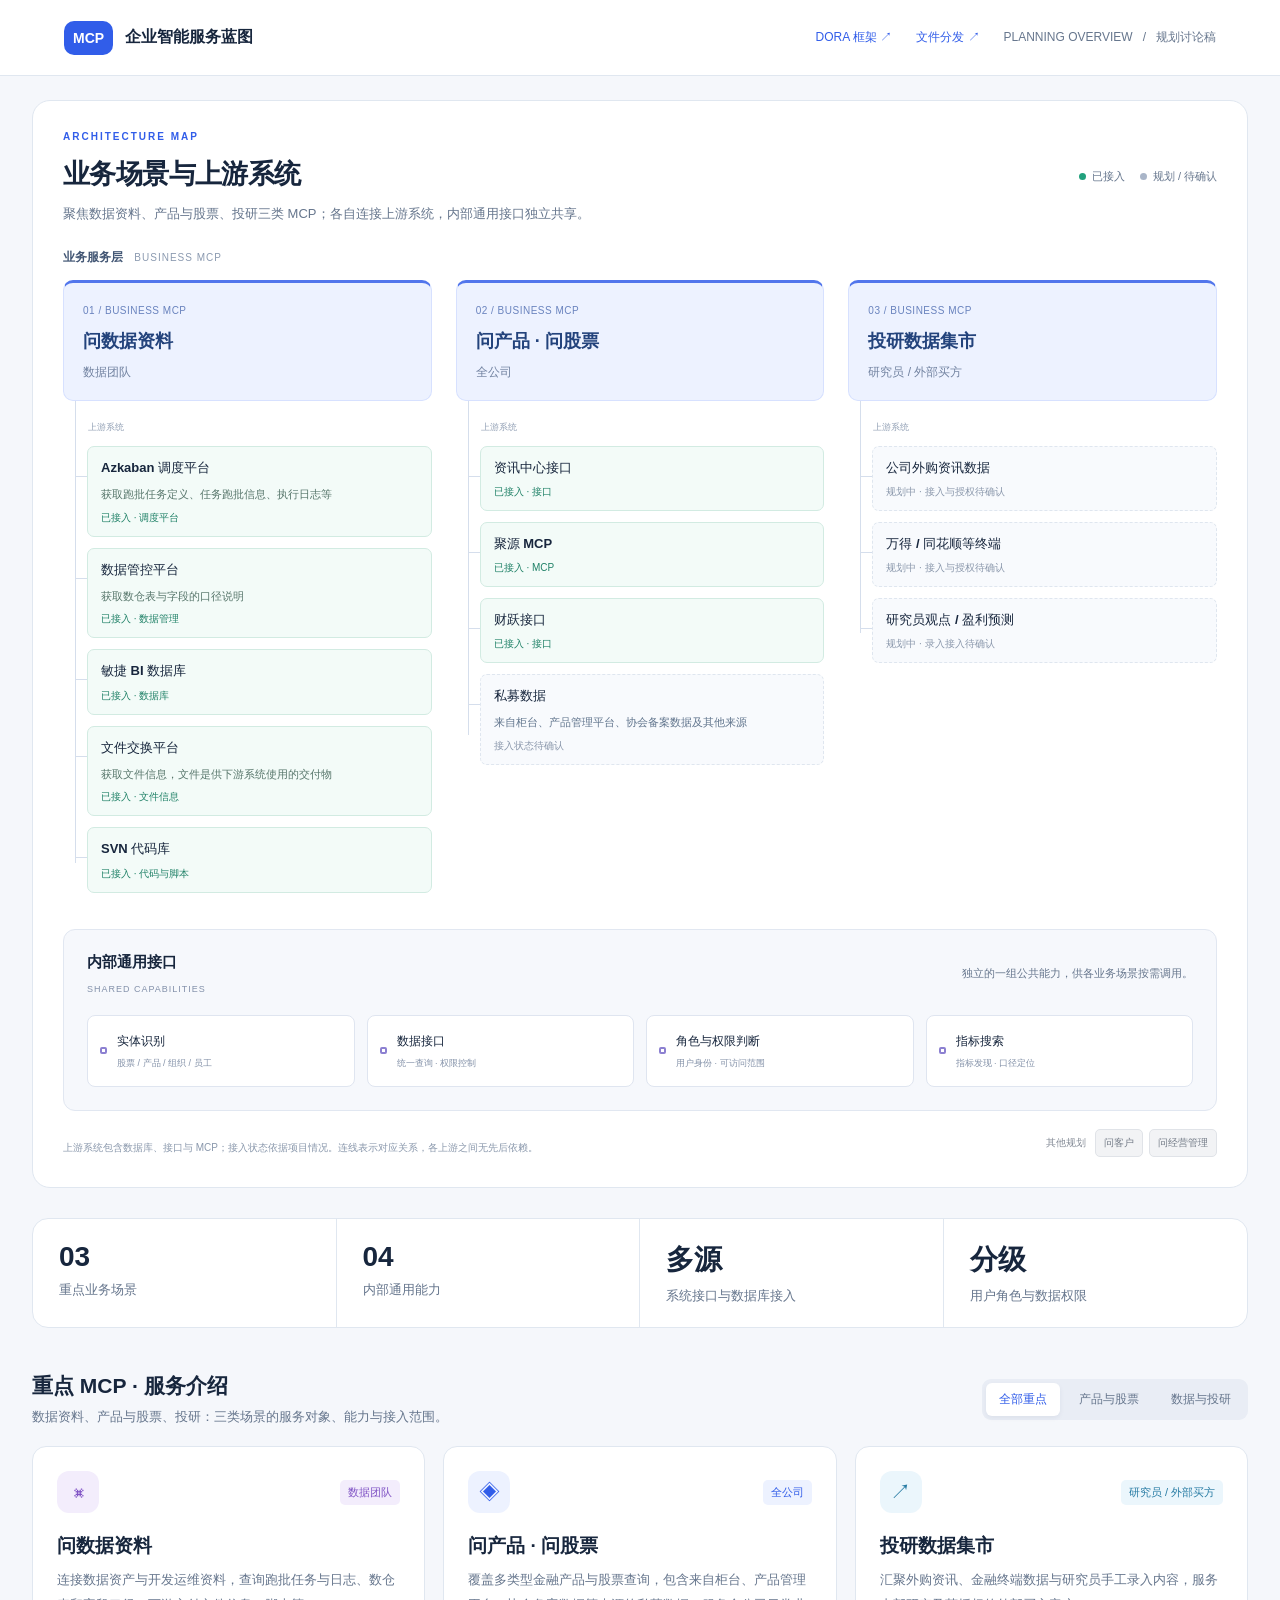
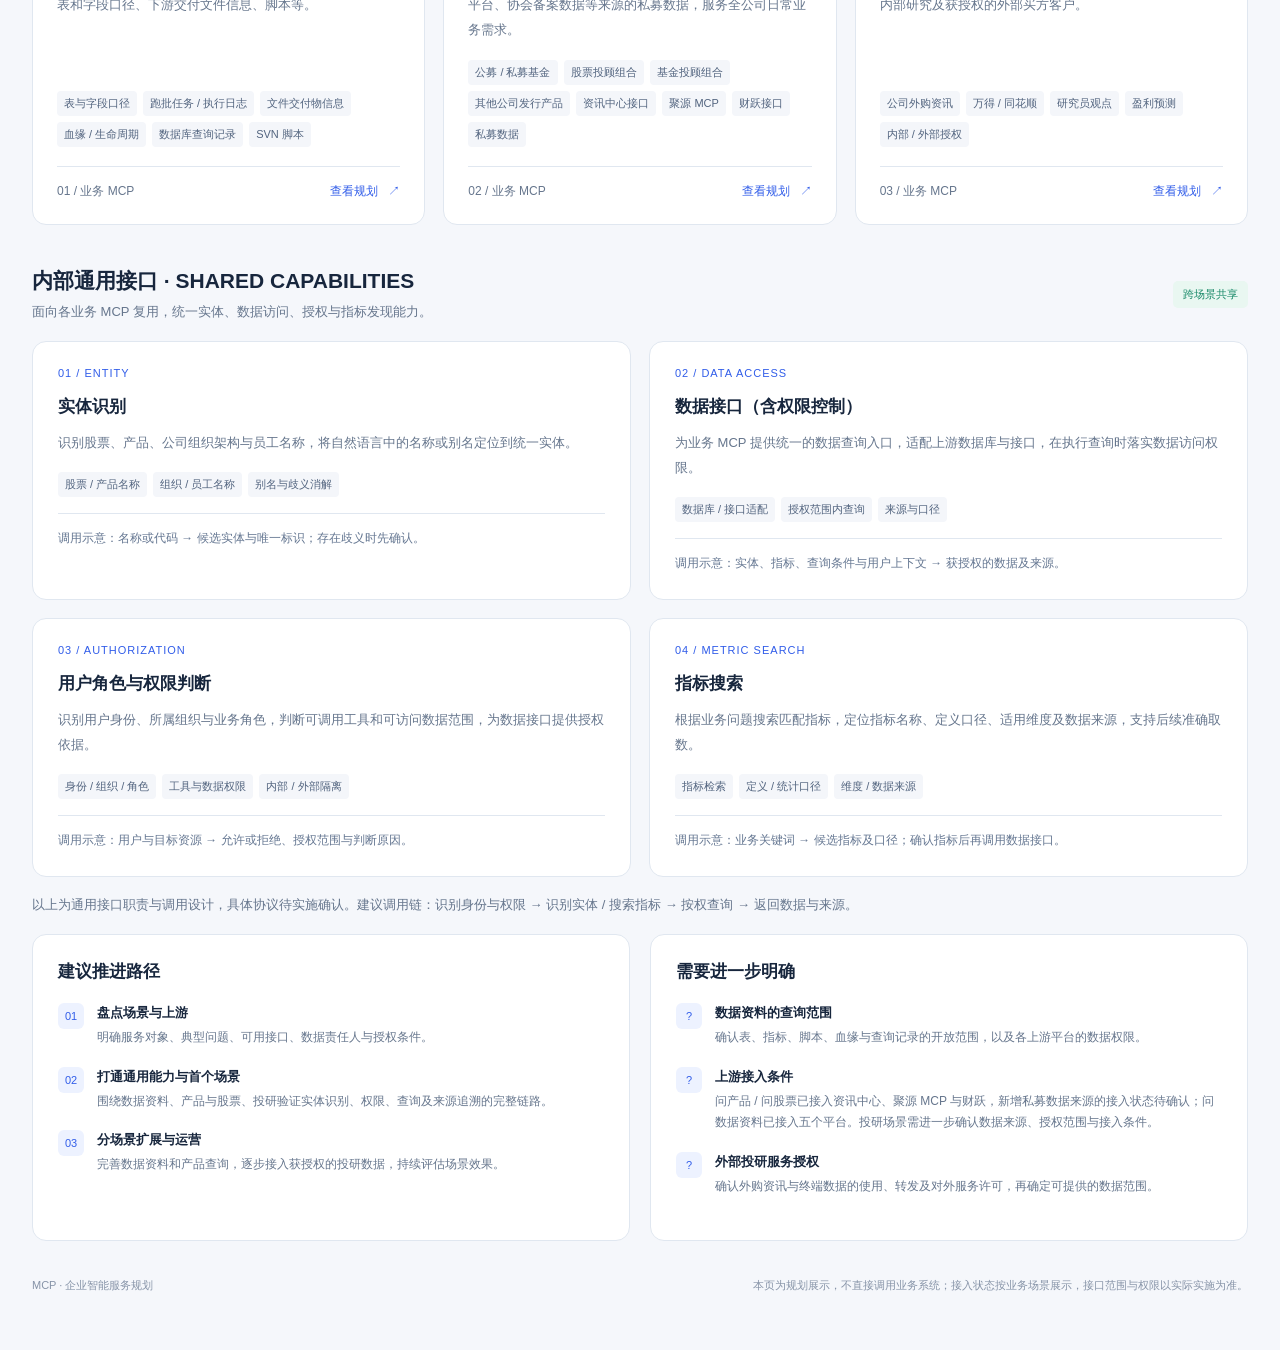
==== index.html @ a43d6e49 "Clarify data platform purposes and add private fund data sources" ====
<!doctype html>
<html lang="zh-CN">
<head>
<meta charset="UTF-8"><meta name="viewport" content="width=device-width, initial-scale=1">
<title>MCP · 企业智能服务蓝图</title>
<style>
:root{--bg:#f5f7fb;--ink:#17263d;--muted:#66768d;--line:#e0e7f0;--blue:#315de9;--navy:#111e36}*{box-sizing:border-box}body{margin:0;background:var(--bg);color:var(--ink);font-family:Inter,"PingFang SC","Microsoft YaHei",sans-serif}button{font:inherit;cursor:pointer}header{height:76px;background:white;border-bottom:1px solid var(--line);display:flex;align-items:center;justify-content:space-between;padding:0 5vw}.brand{display:flex;align-items:center;gap:12px;font-weight:750}.mark{background:var(--blue);color:white;padding:9px;border-radius:10px;font-size:14px}.edition{font-size:12px;color:var(--muted)}main{max-width:1320px;padding:54px 32px;margin:auto}.eyebrow{font-size:12px;letter-spacing:2px;color:var(--blue);font-weight:700}h1{font-size:clamp(30px,4vw,48px);letter-spacing:-1.8px;margin:15px 0}h1 span{color:var(--blue)}.intro{color:var(--muted);line-height:1.9;max-width:770px;font-size:15px}.hero{display:flex;justify-content:space-between;gap:30px;align-items:center;margin-bottom:35px}.stamp{background:#eaf0ff;color:var(--blue);border:1px solid #d5dfff;padding:13px 18px;border-radius:30px;font-size:13px;white-space:nowrap}.stats{display:grid;grid-template-columns:repeat(4,1fr);background:white;border:1px solid var(--line);border-radius:16px;margin:32px 0 44px}.stat{padding:22px 26px;border-right:1px solid var(--line)}.stat:last-child{border:0}.stat strong{font-size:28px;display:block;margin-bottom:7px}.stat small{color:var(--muted)}.section-head{display:flex;justify-content:space-between;align-items:center;gap:16px;margin:28px 0 20px}h2{font-size:21px;margin:0}.section-head p{font-size:13px;color:var(--muted);margin:8px 0 0}.tabs{display:flex;gap:6px;flex-wrap:wrap;background:#e9edf5;border-radius:9px;padding:4px}.tabs button{border:0;background:transparent;color:var(--muted);padding:8px 13px;border-radius:6px;font-size:12px}.tabs button.active{background:white;color:var(--blue);box-shadow:0 2px 5px #192e5510}.grid{display:grid;grid-template-columns:repeat(3,1fr);gap:18px}.card{background:white;border:1px solid var(--line);border-radius:14px;padding:24px;display:flex;flex-direction:column;transition:transform .2s,box-shadow .2s}.card:hover{transform:translateY(-3px);box-shadow:0 12px 28px #263e6310}.card-top{display:flex;justify-content:space-between;align-items:center}.icon{width:42px;height:42px;background:var(--tint);color:var(--accent);border-radius:12px;display:grid;place-items:center;font-size:21px}.tag{font-size:11px;color:var(--accent);background:var(--tint);padding:5px 8px;border-radius:5px}.card h3{font-size:19px;margin:20px 0 9px}.card p{font-size:13px;line-height:1.9;color:var(--muted);margin:0 0 18px;flex:1}.chips{display:flex;gap:6px;flex-wrap:wrap;margin-bottom:19px}.chip{font-size:11px;background:#f4f6fa;color:#52647f;padding:5px 7px;border-radius:4px}.detail{display:flex;align-items:center;justify-content:space-between;border:0;border-top:1px solid var(--line);padding:16px 0 0;background:white;color:var(--blue);font-size:12px;text-align:left}.detail span:first-child{color:var(--muted)}.architecture{background:var(--navy);color:white;margin:46px 0 35px;border-radius:18px;padding:30px}.architecture .section-head{margin:0 0 26px}.architecture p{color:#aab9d1}.layer{display:grid;grid-template-columns:130px 1fr;align-items:center;gap:20px}.layer-label{font-size:13px;color:#b3c2da}.layer-label small{display:block;font-size:10px;letter-spacing:1px;margin-top:7px;color:#7289ac}.nodes{display:grid;grid-template-columns:repeat(5,1fr);gap:10px}.node{border:1px solid #385175;background:#1c2e4c;text-align:center;border-radius:8px;padding:16px 7px;font-size:12px}.node small{display:block;color:#9aaecb;font-size:10px;margin-top:7px;line-height:1.5}.connector{color:#6986b3;text-align:center;padding:10px;font-size:12px;letter-spacing:1px}.common{grid-template-columns:repeat(4,1fr)}.common .node{background:#263d63;border-color:#45689d}.sources{grid-template-columns:repeat(4,1fr)}.sources .node{background:#17263e}.note{margin:23px 0 0;padding-top:18px;border-top:1px solid #30435e;font-size:11px;line-height:1.8;color:#99acc8}.bottom{display:grid;grid-template-columns:1fr 1fr;gap:20px}.panel{background:white;border:1px solid var(--line);border-radius:14px;padding:25px}.panel h3{font-size:17px;margin:0 0 20px}.step{display:flex;gap:13px;margin:18px 0}.num{background:#edf2ff;color:var(--blue);font-size:11px;border-radius:6px;width:26px;height:26px;display:grid;place-items:center;flex-shrink:0}.step strong{font-size:13px}.step p{font-size:12px;line-height:1.8;color:var(--muted);margin:5px 0 0}footer{margin-top:35px;display:flex;justify-content:space-between;font-size:11px;color:#8794a8;line-height:1.8}dialog{border:0;border-radius:18px;padding:32px;width:min(600px,90vw);box-shadow:0 20px 100px #07132c44;color:var(--ink)}dialog::backdrop{background:#10213f80;backdrop-filter:blur(4px)}dialog h2{margin:0 35px 18px 0}dialog h3{font-size:14px;margin:24px 0 8px}dialog p,dialog li{font-size:14px;color:var(--muted);line-height:1.9}.close{position:absolute;right:18px;top:15px;border:0;background:#f0f3f8;border-radius:50%;width:32px;height:32px;font-size:21px}.empty{grid-column:1/-1;color:var(--muted);padding:30px}.pill{color:#1a8a69;background:#e9f7f1;padding:6px 10px;border-radius:5px;font-size:11px}@media(max-width:950px){.grid{grid-template-columns:repeat(2,1fr)}.hero{display:block}.stamp{display:inline-block;margin-top:12px}.nodes{grid-template-columns:repeat(2,1fr)}.section-head{align-items:flex-start;flex-direction:column}.bottom{grid-template-columns:1fr}}@media(max-width:580px){header{padding:0 20px}.edition{display:none}main{padding:32px 18px}.grid{grid-template-columns:1fr}.stats{grid-template-columns:repeat(2,1fr)}.stat:nth-child(2){border:0}.stat:nth-child(-n+2){border-bottom:1px solid var(--line)}.architecture{padding:22px 16px}.layer{grid-template-columns:1fr;gap:12px}.layer-label small{display:inline;margin-left:10px}.node{padding:12px 6px}footer{display:block}.tabs button{padding:8px 10px}}@media(prefers-reduced-motion:reduce){*{transition:none!important}}
.shared-section{margin-top:42px}.shared-grid{display:grid;grid-template-columns:repeat(2,1fr);gap:18px}.cap-index{display:block;font-size:11px;letter-spacing:1px;color:var(--blue);margin-bottom:16px}.shared-grid h3{margin-bottom:12px}.shared-grid p,.shared-note{font-size:13px;line-height:1.9;color:var(--muted)}.shared-grid .chips{margin:16px 0}.cap-example{border-top:1px solid var(--line);padding-top:14px;color:#657792;font-size:12px;line-height:1.8}.shared-note{margin:16px 0}.connected{border-color:#3b8d7f;background:#1d3d46!important}.connected small{color:#88d9bd}.upstream-caption{font-size:11px;color:#94b5ca;margin:14px 0 22px 150px;line-height:1.8}@media(max-width:580px){.shared-grid{grid-template-columns:1fr}.upstream-caption{margin-left:0}}
.parallel-systems{display:grid;grid-template-columns:1fr 1fr;gap:20px;align-items:start}.architecture-group{padding:22px;border:1px solid #385175;border-radius:12px;background:#14243e;height:100%}.architecture-group h3{font-size:16px;margin:0}.architecture-group h3 small{display:block;font-size:10px;letter-spacing:1px;color:#91a8c8;margin-top:8px}.architecture-group p{font-size:12px;line-height:1.8;margin:14px 0 20px}.architecture-group .nodes{grid-template-columns:repeat(2,minmax(0,1fr))}.branch-links{display:grid;grid-template-columns:1fr 1fr;gap:20px;text-align:center;color:#91a8c8;font-size:12px;padding:22px 0}.architecture-group .node{line-height:1.6}@media(max-width:760px){.parallel-systems{grid-template-columns:1fr}.branch-links{grid-template-columns:1fr;padding:18px 0;gap:8px}.architecture-group{padding:18px}}
.scenario-mappings{display:grid;gap:16px}.scenario-map{border:1px solid #304966;border-radius:9px;padding:15px}.scenario-map h4{margin:0 0 14px;font-size:13px;line-height:1.8;display:flex;justify-content:space-between;flex-wrap:wrap;gap:6px}.scenario-map h4 span{color:#88d9bd;font-size:10px;font-weight:400}.scenario-map h4 .pending-status{color:#afbfda}.scenario-map .mapping-empty{margin:0;color:#aab9d1;font-size:12px}.scenario-map .node{font-size:11px}.scenario-map .node small{font-size:10px}.parallel-systems{align-items:start}.architecture-group{height:auto}
.architecture{background:#fff;color:var(--ink);border:1px solid var(--line);padding:30px}.architecture .section-head{align-items:center}.architecture .eyebrow{font-size:10px;margin-bottom:12px}.architecture p{color:var(--muted)}.architecture h2{margin-bottom:10px}.arch-legend{display:flex;gap:15px;white-space:nowrap;font-size:11px;color:var(--muted)}.arch-legend span{display:flex;align-items:center;gap:6px}.arch-legend i{width:7px;height:7px;background:#a9b5c8;border-radius:50%}.arch-legend .live-dot{background:#22a17d}.architecture-label{font-size:12px;font-weight:650;color:#425674;margin:25px 0 14px}.architecture-label small{font-size:10px;font-weight:400;margin-left:8px;color:#8b9ab0;letter-spacing:1px}.scenario-columns{display:grid;grid-template-columns:repeat(5,minmax(0,1fr));gap:16px}.scenario-column{min-width:0}.business-box{background:#edf2ff;border:1px solid #d7e1ff;border-top:3px solid #5276ec;border-radius:10px;padding:17px 13px;min-height:132px}.business-index{font-size:9px;letter-spacing:.5px;color:#6983be}.business-box h3{font-size:14px;line-height:1.6;margin:12px 0 7px;color:#23437c}.business-box p{font-size:10px;margin:0;line-height:1.7;color:#7182a0}.stem-caption{position:relative;font-size:9px;color:#92a0b5;padding:20px 0 12px 25px}.stem-caption:before{content:'';position:absolute;left:12px;top:0;bottom:0;width:1px;background:#d5deec}.system-tree{list-style:none;padding:0 0 0 24px;margin:0;position:relative}.system-tree:before{content:'';position:absolute;left:12px;top:0;bottom:35px;width:1px;background:#d5deec}.system-box{position:relative;padding:12px 10px;margin-bottom:11px;border:1px solid #dfe6ef;border-radius:7px;background:#f8fafd;min-height:70px}.system-box:before{content:'';position:absolute;left:-13px;top:34px;width:12px;height:1px;background:#d5deec}.system-box strong{display:block;font-size:11px;font-weight:550;line-height:1.7;overflow-wrap:anywhere}.system-box small{display:block;font-size:9px;line-height:1.7;margin-top:6px;color:#8b98ac}.system-box.is-live{background:#f3fbf8;border-color:#d2ebe2}.system-box.is-live small{color:#218268}.system-box.is-planned{border-style:dashed}.shared-strip{margin-top:32px;padding:23px;background:#f6f8fc;border:1px solid #e1e7f1;border-radius:12px}.shared-strip-title{display:flex;align-items:center;justify-content:space-between;gap:16px;margin-bottom:19px}.shared-strip-title h3{font-size:15px;margin:0 0 6px}.shared-strip-title small{font-size:9px;color:#8391aa;letter-spacing:1px}.shared-strip-title p{font-size:11px;margin:0;line-height:1.8}.shared-boxes{display:grid;grid-template-columns:repeat(4,minmax(0,1fr));gap:12px}.shared-box{display:flex;gap:10px;align-items:center;background:white;border:1px solid #dfe5f0;border-radius:8px;padding:15px 12px}.shared-dot{width:7px;height:7px;flex-shrink:0;border:2px solid #8c80d1;border-radius:2px}.shared-box strong{display:block;font-size:12px;font-weight:550;line-height:1.7}.shared-box small{display:block;color:#8391a8;font-size:9px;line-height:1.7;margin-top:5px}.arch-footnote{font-size:10px;line-height:1.9;color:#8a98ac;margin-top:18px}@media(max-width:1050px){.scenario-columns{grid-template-columns:repeat(3,minmax(0,1fr));gap:24px 16px}.shared-boxes{grid-template-columns:repeat(2,minmax(0,1fr))}}@media(max-width:650px){.architecture{padding:24px 16px}.architecture .section-head{align-items:flex-start}.scenario-columns{grid-template-columns:repeat(2,minmax(0,1fr))}.shared-strip{padding:17px}.shared-strip-title{align-items:flex-start;flex-direction:column}.business-box{min-height:138px}}@media(max-width:380px){.scenario-columns,.shared-boxes{grid-template-columns:1fr}}
.header-links{display:flex;align-items:center;gap:24px}.dora-entry{font-size:12px;color:var(--blue);text-decoration:none;white-space:nowrap}.dora-entry:hover{text-decoration:underline}@media(max-width:580px){header{gap:12px}.brand{font-size:13px;gap:8px}.header-links{gap:0}.dora-entry{font-size:11px}}
@media(max-width:760px){header{height:auto;min-height:76px;flex-wrap:wrap;padding-top:16px;padding-bottom:16px;gap:15px}.header-links{gap:16px;flex-wrap:wrap}}
main{padding-top:24px}.architecture{margin:0 0 30px}.architecture #architecture-title{font-size:27px;letter-spacing:-.6px;line-height:1.5;margin:0 0 10px;color:var(--ink)}.scenario-columns{grid-template-columns:repeat(3,minmax(0,1fr));gap:24px}.business-box{min-height:112px;padding:17px 19px}.business-box h3{font-size:18px;margin-top:9px}.business-box p{font-size:12px}.business-index{font-size:10px}.system-box{min-height:60px;padding:10px 13px}.system-box strong{font-size:13px}.system-box small{font-size:10px;margin-top:4px}.system-tree:before{bottom:30px}.system-box:before{top:29px}.architecture-footer{display:flex;align-items:flex-end;justify-content:space-between;gap:20px;margin-top:18px}.architecture-footer .arch-footnote{margin:0;max-width:650px}.secondary-scenarios{display:flex;align-items:center;justify-content:flex-end;flex-wrap:wrap;gap:6px;flex-shrink:0;color:#7b828d;font-size:10px}.secondary-scenarios>span{margin-right:3px;color:#858c97}.secondary-scenarios button{border:1px solid #e0e3e8;border-radius:5px;background:#f2f3f5;color:#737b87;font-size:10px;padding:6px 8px;white-space:nowrap}.secondary-scenarios button:hover{background:#e9ecf0;color:#525c6b}.secondary-scenarios button:focus-visible{outline:2px solid #8d96a5;outline-offset:3px}.stats{margin-top:0}.shared-strip{margin-top:25px}@media(max-width:850px){.scenario-columns{gap:14px}.business-box{padding:15px 12px}.business-box h3{font-size:15px}.business-box p{font-size:10px}.system-box{padding:10px}.system-box strong{font-size:11px}.architecture-footer{align-items:flex-start;flex-direction:column;gap:10px}.secondary-scenarios{align-self:flex-end}}@media(max-width:600px){main{padding-top:18px}.scenario-columns{grid-template-columns:1fr;gap:24px}.architecture #architecture-title{font-size:23px}.business-box{min-height:0;padding:17px}.business-box h3{font-size:17px}.business-box p{font-size:11px}.system-box strong{font-size:12px}.secondary-scenarios{font-size:9px}.architecture .section-head{gap:13px}.architecture-label small{font-size:9px}.shared-boxes{grid-template-columns:1fr 1fr}.shared-box{padding:12px 9px}.shared-box strong{font-size:11px}}@media(max-width:380px){.shared-boxes{grid-template-columns:1fr}}
.system-description{display:block;color:#61758d;font-size:11px;line-height:1.8;margin:6px 0 4px}.system-box.is-live .system-description{color:#57766b}.system-box .system-description+small{margin-top:4px}
</style>
</head>
<body>
<header><div class="brand"><span class="mark">MCP</span> 企业智能服务蓝图</div><div class="header-links"><a class="dora-entry" href="dora.html">DORA 框架 ↗</a><a class="dora-entry" href="file-distribution.html">文件分发 ↗</a><span class="edition">PLANNING OVERVIEW &nbsp; / &nbsp; 规划讨论稿</span></div></header>
<main>
<section class="architecture" aria-labelledby="architecture-title"><div class="section-head"><div><div class="eyebrow">ARCHITECTURE MAP</div><h1 id="architecture-title">业务场景与上游系统</h1><p>聚焦数据资料、产品与股票、投研三类 MCP；各自连接上游系统，内部通用接口独立共享。</p></div><div class="arch-legend"><span><i class="live-dot"></i>已接入</span><span><i></i>规划 / 待确认</span></div></div><div class="architecture-label">业务服务层 <small>BUSINESS MCP</small></div><div class="scenario-columns"><article class="scenario-column"><div class="business-box"><span class="business-index">01 / BUSINESS MCP</span><h3>问数据资料</h3><p>数据团队</p></div><div class="stem-caption">上游系统</div><ul class="system-tree"><li class="system-box is-live"><strong>Azkaban 调度平台</strong><span class="system-description">获取跑批任务定义、任务跑批信息、执行日志等</span><small>已接入 · 调度平台</small></li><li class="system-box is-live"><strong>数据管控平台</strong><span class="system-description">获取数仓表与字段的口径说明</span><small>已接入 · 数据管理</small></li><li class="system-box is-live"><strong>敏捷 BI 数据库</strong><small>已接入 · 数据库</small></li><li class="system-box is-live"><strong>文件交换平台</strong><span class="system-description">获取文件信息，文件是供下游系统使用的交付物</span><small>已接入 · 文件信息</small></li><li class="system-box is-live"><strong>SVN 代码库</strong><small>已接入 · 代码与脚本</small></li></ul></article><article class="scenario-column"><div class="business-box"><span class="business-index">02 / BUSINESS MCP</span><h3>问产品 · 问股票</h3><p>全公司</p></div><div class="stem-caption">上游系统</div><ul class="system-tree"><li class="system-box is-live"><strong>资讯中心接口</strong><small>已接入 · 接口</small></li><li class="system-box is-live"><strong>聚源 MCP</strong><small>已接入 · MCP</small></li><li class="system-box is-live"><strong>财跃接口</strong><small>已接入 · 接口</small></li><li class="system-box is-planned"><strong>私募数据</strong><span class="system-description">来自柜台、产品管理平台、协会备案数据及其他来源</span><small>接入状态待确认</small></li></ul></article><article class="scenario-column"><div class="business-box"><span class="business-index">03 / BUSINESS MCP</span><h3>投研数据集市</h3><p>研究员 / 外部买方</p></div><div class="stem-caption">上游系统</div><ul class="system-tree"><li class="system-box is-planned"><strong>公司外购资讯数据</strong><small>规划中 · 接入与授权待确认</small></li><li class="system-box is-planned"><strong>万得 / 同花顺等终端</strong><small>规划中 · 接入与授权待确认</small></li><li class="system-box is-planned"><strong>研究员观点 / 盈利预测</strong><small>规划中 · 录入接入待确认</small></li></ul></article></div><section class="shared-strip" aria-labelledby="common-heading"><div class="shared-strip-title"><div><h3 id="common-heading">内部通用接口</h3><small>SHARED CAPABILITIES</small></div><p>独立的一组公共能力，供各业务场景按需调用。</p></div><div class="shared-boxes"><div class="shared-box"><span class="shared-dot" aria-hidden="true"></span><div><strong>实体识别</strong><small>股票 / 产品 / 组织 / 员工</small></div></div><div class="shared-box"><span class="shared-dot" aria-hidden="true"></span><div><strong>数据接口</strong><small>统一查询 · 权限控制</small></div></div><div class="shared-box"><span class="shared-dot" aria-hidden="true"></span><div><strong>角色与权限判断</strong><small>用户身份 · 可访问范围</small></div></div><div class="shared-box"><span class="shared-dot" aria-hidden="true"></span><div><strong>指标搜索</strong><small>指标发现 · 口径定位</small></div></div></div></section><div class="architecture-footer"><div class="arch-footnote">上游系统包含数据库、接口与 MCP；接入状态依据项目情况。连线表示对应关系，各上游之间无先后依赖。</div><aside class="secondary-scenarios" aria-label="其他规划场景"><span>其他规划</span><button type="button" data-planned="1">问客户</button><button type="button" data-planned="2">问经营管理</button></aside></div></section>

<div class="stats"><div class="stat"><strong>03</strong><small>重点业务场景</small></div><div class="stat"><strong>04</strong><small>内部通用能力</small></div><div class="stat"><strong>多源</strong><small>系统接口与数据库接入</small></div><div class="stat"><strong>分级</strong><small>用户角色与数据权限</small></div></div>
<section aria-labelledby="business-title"><div class="section-head"><div><h2 id="business-title">重点 MCP · 服务介绍</h2><p>数据资料、产品与股票、投研：三类场景的服务对象、能力与接入范围。</p></div><div class="tabs" role="group" aria-label="按服务对象筛选"><button class="active" data-filter="全部" aria-pressed="true">全部重点</button><button data-filter="产品与股票" aria-pressed="false">产品与股票</button><button data-filter="数据与投研" aria-pressed="false">数据与投研</button></div></div><div class="grid" id="cards" aria-live="polite"></div></section>
<section aria-labelledby="shared-title" class="shared-section"><div class="section-head"><div><h2 id="shared-title">内部通用接口 · SHARED CAPABILITIES</h2><p>面向各业务 MCP 复用，统一实体、数据访问、授权与指标发现能力。</p></div><span class="pill">跨场景共享</span></div><div class="shared-grid">
<article class="panel"><span class="cap-index">01 / ENTITY</span><h3>实体识别</h3><p>识别股票、产品、公司组织架构与员工名称，将自然语言中的名称或别名定位到统一实体。</p><div class="chips"><span class="chip">股票 / 产品名称</span><span class="chip">组织 / 员工名称</span><span class="chip">别名与歧义消解</span></div><div class="cap-example">调用示意：名称或代码 → 候选实体与唯一标识；存在歧义时先确认。</div></article>
<article class="panel"><span class="cap-index">02 / DATA ACCESS</span><h3>数据接口（含权限控制）</h3><p>为业务 MCP 提供统一的数据查询入口，适配上游数据库与接口，在执行查询时落实数据访问权限。</p><div class="chips"><span class="chip">数据库 / 接口适配</span><span class="chip">授权范围内查询</span><span class="chip">来源与口径</span></div><div class="cap-example">调用示意：实体、指标、查询条件与用户上下文 → 获授权的数据及来源。</div></article>
<article class="panel"><span class="cap-index">03 / AUTHORIZATION</span><h3>用户角色与权限判断</h3><p>识别用户身份、所属组织与业务角色，判断可调用工具和可访问数据范围，为数据接口提供授权依据。</p><div class="chips"><span class="chip">身份 / 组织 / 角色</span><span class="chip">工具与数据权限</span><span class="chip">内部 / 外部隔离</span></div><div class="cap-example">调用示意：用户与目标资源 → 允许或拒绝、授权范围与判断原因。</div></article>
<article class="panel"><span class="cap-index">04 / METRIC SEARCH</span><h3>指标搜索</h3><p>根据业务问题搜索匹配指标，定位指标名称、定义口径、适用维度及数据来源，支持后续准确取数。</p><div class="chips"><span class="chip">指标检索</span><span class="chip">定义 / 统计口径</span><span class="chip">维度 / 数据来源</span></div><div class="cap-example">调用示意：业务关键词 → 候选指标及口径；确认指标后再调用数据接口。</div></article>
</div><p class="shared-note">以上为通用接口职责与调用设计，具体协议待实施确认。建议调用链：识别身份与权限 → 识别实体 / 搜索指标 → 按权查询 → 返回数据与来源。</p></section>
<div class="bottom"><section class="panel"><h3>建议推进路径</h3><div class="step"><span class="num">01</span><div><strong>盘点场景与上游</strong><p>明确服务对象、典型问题、可用接口、数据责任人与授权条件。</p></div></div><div class="step"><span class="num">02</span><div><strong>打通通用能力与首个场景</strong><p>围绕数据资料、产品与股票、投研验证实体识别、权限、查询及来源追溯的完整链路。</p></div></div><div class="step"><span class="num">03</span><div><strong>分场景扩展与运营</strong><p>完善数据资料和产品查询，逐步接入获授权的投研数据，持续评估场景效果。</p></div></div></section><section class="panel"><h3>需要进一步明确</h3><div class="step"><span class="num">?</span><div><strong>数据资料的查询范围</strong><p>确认表、指标、脚本、血缘与查询记录的开放范围，以及各上游平台的数据权限。</p></div></div><div class="step"><span class="num">?</span><div><strong>上游接入条件</strong><p>问产品 / 问股票已接入资讯中心、聚源 MCP 与财跃，新增私募数据来源的接入状态待确认；问数据资料已接入五个平台。投研场景需进一步确认数据来源、授权范围与接入条件。</p></div></div><div class="step"><span class="num">?</span><div><strong>外部投研服务授权</strong><p>确认外购资讯与终端数据的使用、转发及对外服务许可，再确定可提供的数据范围。</p></div></div></section></div>
<footer><span>MCP · 企业智能服务规划</span><span>本页为规划展示，不直接调用业务系统；接入状态按业务场景展示，接口范围与权限以实际实施为准。</span></footer>
</main>
<dialog id="modal" aria-labelledby="modal-title"><button class="close" aria-label="关闭详情">×</button><h2 id="modal-title"></h2><div id="modal-body"></div></dialog>
<script>
const services=[
{title:'问产品 · 问股票',icon:'◈',tag:'全公司',group:'产品与股票',accent:'#315de9',tint:'#edf2ff',desc:'覆盖多类型金融产品与股票查询，包含来自柜台、产品管理平台、协会备案数据等来源的私募数据，服务全公司日常业务需求。',chips:['公募 / 私募基金','股票投顾组合','基金投顾组合','其他公司发行产品','资讯中心接口','聚源 MCP','财跃接口','私募数据'],upstream:'已接入资讯中心接口、聚源 MCP 与财跃接口。新增私募数据，来源包括柜台、产品管理平台、协会备案数据及其他来源，接入状态待确认；具体产品与股票查询字段以各上游能力及授权为准。',example:'“这只产品属于哪一类？”“查询某只股票的相关信息。”',boundary:'产品名称与股票代码需先完成实体识别；字段、时效与可见范围以上游及授权为准。'},
{title:'问客户',icon:'◎',tag:'投顾 · 待讨论',group:'业务与管理',accent:'#aa7b27',tint:'#fff6e5',desc:'面向投顾的客户问答场景。具体需求、客户数据范围与服务边界仍需进一步讨论。',chips:['服务投顾','场景待确认','客户权限范围'],upstream:'当前暂无上游系统接入。业务范围、客户相关系统、可用接口或数据库及数据责任人待讨论确认。',example:'暂不预设客户分析能力，先收集投顾高频问题。',boundary:'需明确投顾与客户的授权关系、敏感字段及适用的数据使用规则。'},
{title:'问经营管理情况',icon:'▥',tag:'总部 / 分公司领导',group:'业务与管理',accent:'#168377',tint:'#eaf8f4',desc:'面向总部及分公司领导，以统一指标与口径查询经营管理信息，支持管理层获取所需数据。',chips:['总部领导','分公司领导','经营指标','指标口径'],upstream:'经营管理相关系统接口、数据库或数据仓库；具体清单待盘点。',example:'“查询指定期间的经营指标，并说明统计口径。”',boundary:'需区分总部与分公司可见范围，明确指标定义、统计周期与更新频率。'},
{title:'问数据资料',icon:'⌘',tag:'数据团队',group:'数据与投研',accent:'#8054c5',tint:'#f3edfc',desc:'连接数据资产与开发运维资料，查询跑批任务与日志、数仓表和字段口径、下游交付文件信息、脚本等。',chips:['表与字段口径','跑批任务 / 执行日志','文件交付物信息','血缘 / 生命周期','数据库查询记录','SVN 脚本'],upstream:'当前已接入 Azkaban 调度平台、数据管控平台、敏捷 BI 数据库、文件交换平台和 SVN 代码库。Azkaban 用于获取跑批任务定义、任务跑批信息、执行日志等；数据管控平台用于获取数仓表与字段的口径说明；文件交换平台用于获取文件信息，文件是给下游系统的交付物；SVN 提供代码与脚本。各系统实际开放的数据与接口范围以授权为准。',example:'“这张表从哪里来？”“某项指标对应哪些脚本和调度任务？”',boundary:'资料检索遵循原有访问权限；查询记录需控制敏感 SQL、参数与个人信息的可见范围。'},
{title:'投研数据集市',icon:'↗',tag:'研究员 / 外部买方',group:'数据与投研',accent:'#287ca4',tint:'#ebf6fc',desc:'汇聚外购资讯、金融终端数据与研究员手工录入内容，服务内部研究及获授权的外部买方客户。',chips:['公司外购资讯','万得 / 同花顺','研究员观点','盈利预测','内部 / 外部授权'],upstream:'公司外购资讯数据、万得 / 同花顺等终端数据，以及研究员观点和盈利预测等手工录入数据。',example:'“检索某公司的研究观点与盈利预测，并标注来源及时间。”',boundary:'区分内部与外部数据集；外购与终端数据须先确认许可，观点与预测需保留作者、日期和版本。'}
];
const cards=document.querySelector('#cards'),modal=document.querySelector('#modal');
function showService(s){document.querySelector('#modal-title').textContent=s.title;document.querySelector('#modal-body').innerHTML=`<p>${s.desc}</p><h3>服务对象</h3><p>${s.tag}</p><h3>上游接入</h3><p>${s.upstream}</p><h3>示例问题 · 规划示意</h3><p>${s.example}</p><h3>边界与待确认事项</h3><p>${s.boundary}</p>`;modal.showModal()}
document.querySelectorAll('[data-planned]').forEach(button=>button.addEventListener('click',()=>showService(services[Number(button.dataset.planned)])));
const focusServices=[services[3],services[0],services[4]];
function render(filter='全部'){cards.replaceChildren();focusServices.forEach((s,i)=>{if(filter!=='全部'&&s.group!==filter)return;const card=document.createElement('article');card.className='card';card.style.setProperty('--accent',s.accent);card.style.setProperty('--tint',s.tint);card.innerHTML=`<div class="card-top"><div class="icon" aria-hidden="true">${s.icon}</div><span class="tag">${s.tag}</span></div><h3>${s.title}</h3><p>${s.desc}</p><div class="chips">${s.chips.map(c=>`<span class="chip">${c}</span>`).join('')}</div><button class="detail" aria-label="查看${s.title}的规划详情"><span>0${i+1} / 业务 MCP</span><span>查看规划 &nbsp; ↗</span></button>`;card.querySelector('button').onclick=()=>showService(s);cards.append(card)})}
document.querySelectorAll('[data-filter]').forEach(b=>b.onclick=()=>{document.querySelectorAll('[data-filter]').forEach(x=>{x.classList.toggle('active',x===b);x.setAttribute('aria-pressed',String(x===b))});render(b.dataset.filter)});document.querySelector('.close').onclick=()=>modal.close();modal.addEventListener('click',e=>{if(e.target===modal){const r=modal.getBoundingClientRect();if(e.clientX<r.left||e.clientX>r.right||e.clientY<r.top||e.clientY>r.bottom)modal.close()}});render();
</script>
</body>
</html>
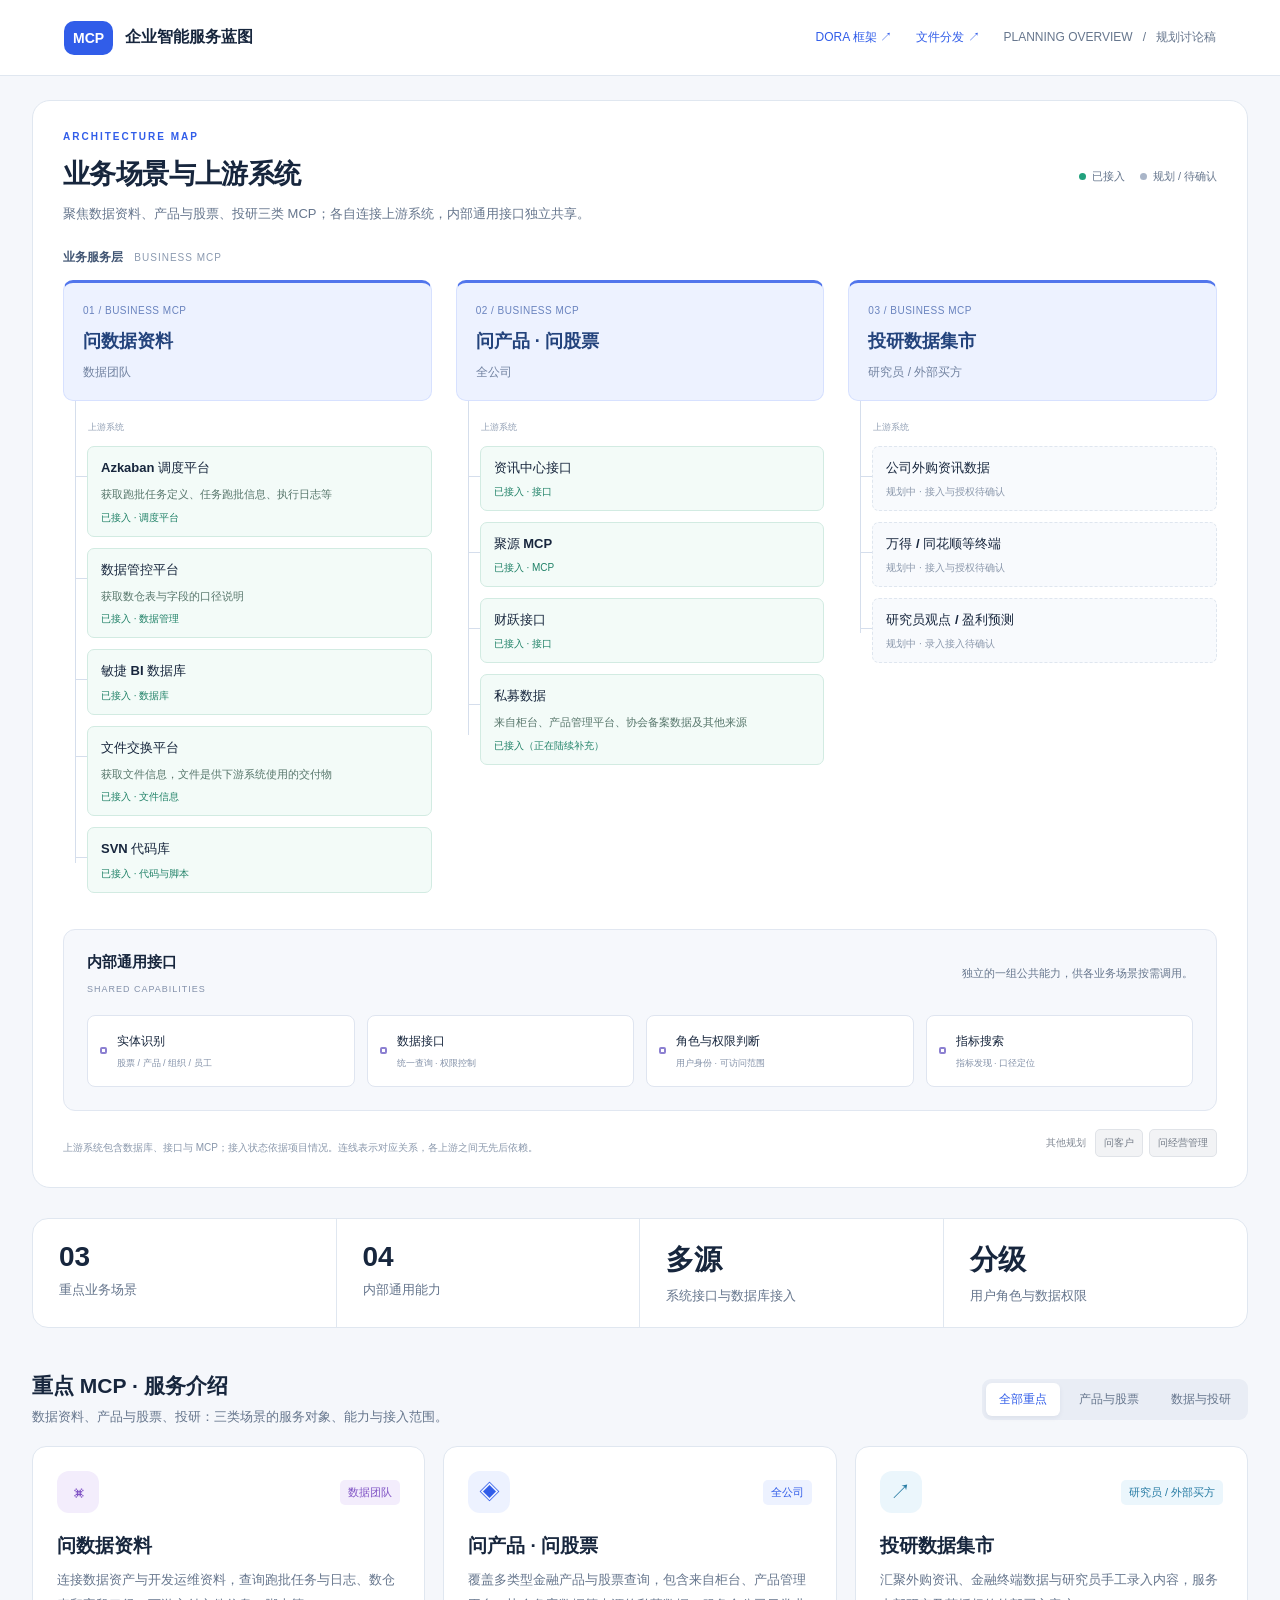
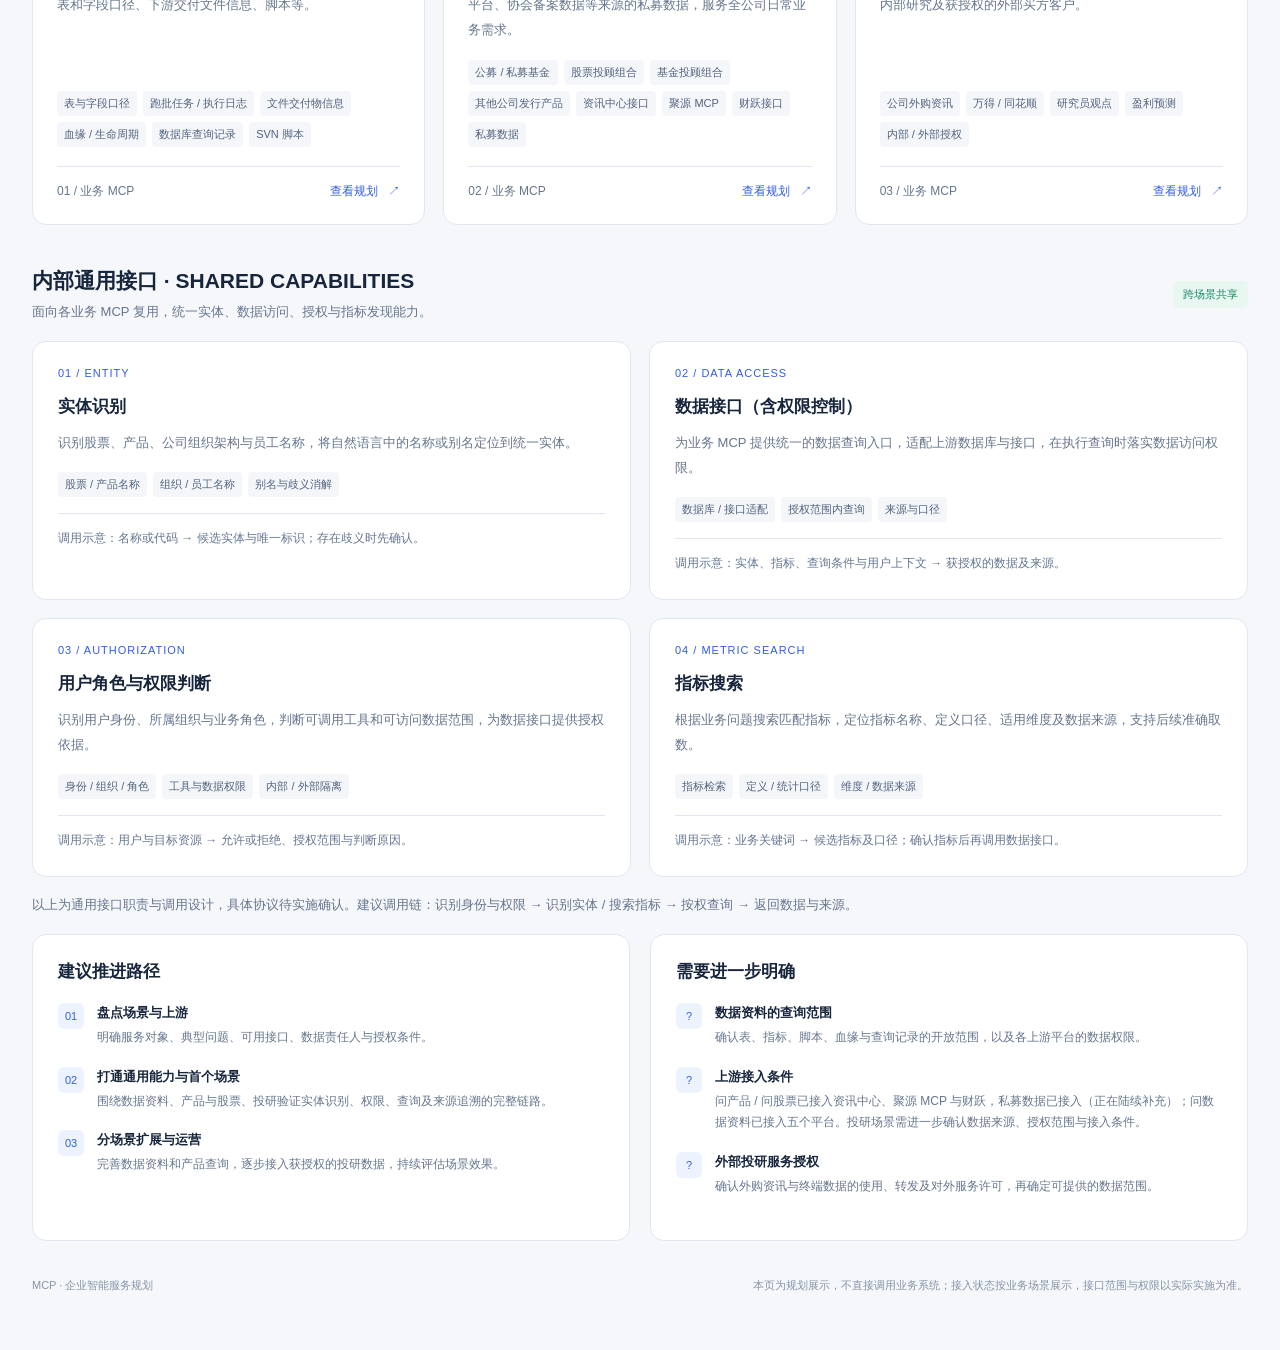
==== commit 7e1fdd8b: "Mark private fund data as connected and progressively expanding" ====
--- a/index.html
+++ b/index.html
@@ -18,7 +18,7 @@
 <body>
 <header><div class="brand"><span class="mark">MCP</span> 企业智能服务蓝图</div><div class="header-links"><a class="dora-entry" href="dora.html">DORA 框架 ↗</a><a class="dora-entry" href="file-distribution.html">文件分发 ↗</a><span class="edition">PLANNING OVERVIEW &nbsp; / &nbsp; 规划讨论稿</span></div></header>
 <main>
-<section class="architecture" aria-labelledby="architecture-title"><div class="section-head"><div><div class="eyebrow">ARCHITECTURE MAP</div><h1 id="architecture-title">业务场景与上游系统</h1><p>聚焦数据资料、产品与股票、投研三类 MCP；各自连接上游系统，内部通用接口独立共享。</p></div><div class="arch-legend"><span><i class="live-dot"></i>已接入</span><span><i></i>规划 / 待确认</span></div></div><div class="architecture-label">业务服务层 <small>BUSINESS MCP</small></div><div class="scenario-columns"><article class="scenario-column"><div class="business-box"><span class="business-index">01 / BUSINESS MCP</span><h3>问数据资料</h3><p>数据团队</p></div><div class="stem-caption">上游系统</div><ul class="system-tree"><li class="system-box is-live"><strong>Azkaban 调度平台</strong><span class="system-description">获取跑批任务定义、任务跑批信息、执行日志等</span><small>已接入 · 调度平台</small></li><li class="system-box is-live"><strong>数据管控平台</strong><span class="system-description">获取数仓表与字段的口径说明</span><small>已接入 · 数据管理</small></li><li class="system-box is-live"><strong>敏捷 BI 数据库</strong><small>已接入 · 数据库</small></li><li class="system-box is-live"><strong>文件交换平台</strong><span class="system-description">获取文件信息，文件是供下游系统使用的交付物</span><small>已接入 · 文件信息</small></li><li class="system-box is-live"><strong>SVN 代码库</strong><small>已接入 · 代码与脚本</small></li></ul></article><article class="scenario-column"><div class="business-box"><span class="business-index">02 / BUSINESS MCP</span><h3>问产品 · 问股票</h3><p>全公司</p></div><div class="stem-caption">上游系统</div><ul class="system-tree"><li class="system-box is-live"><strong>资讯中心接口</strong><small>已接入 · 接口</small></li><li class="system-box is-live"><strong>聚源 MCP</strong><small>已接入 · MCP</small></li><li class="system-box is-live"><strong>财跃接口</strong><small>已接入 · 接口</small></li><li class="system-box is-planned"><strong>私募数据</strong><span class="system-description">来自柜台、产品管理平台、协会备案数据及其他来源</span><small>接入状态待确认</small></li></ul></article><article class="scenario-column"><div class="business-box"><span class="business-index">03 / BUSINESS MCP</span><h3>投研数据集市</h3><p>研究员 / 外部买方</p></div><div class="stem-caption">上游系统</div><ul class="system-tree"><li class="system-box is-planned"><strong>公司外购资讯数据</strong><small>规划中 · 接入与授权待确认</small></li><li class="system-box is-planned"><strong>万得 / 同花顺等终端</strong><small>规划中 · 接入与授权待确认</small></li><li class="system-box is-planned"><strong>研究员观点 / 盈利预测</strong><small>规划中 · 录入接入待确认</small></li></ul></article></div><section class="shared-strip" aria-labelledby="common-heading"><div class="shared-strip-title"><div><h3 id="common-heading">内部通用接口</h3><small>SHARED CAPABILITIES</small></div><p>独立的一组公共能力，供各业务场景按需调用。</p></div><div class="shared-boxes"><div class="shared-box"><span class="shared-dot" aria-hidden="true"></span><div><strong>实体识别</strong><small>股票 / 产品 / 组织 / 员工</small></div></div><div class="shared-box"><span class="shared-dot" aria-hidden="true"></span><div><strong>数据接口</strong><small>统一查询 · 权限控制</small></div></div><div class="shared-box"><span class="shared-dot" aria-hidden="true"></span><div><strong>角色与权限判断</strong><small>用户身份 · 可访问范围</small></div></div><div class="shared-box"><span class="shared-dot" aria-hidden="true"></span><div><strong>指标搜索</strong><small>指标发现 · 口径定位</small></div></div></div></section><div class="architecture-footer"><div class="arch-footnote">上游系统包含数据库、接口与 MCP；接入状态依据项目情况。连线表示对应关系，各上游之间无先后依赖。</div><aside class="secondary-scenarios" aria-label="其他规划场景"><span>其他规划</span><button type="button" data-planned="1">问客户</button><button type="button" data-planned="2">问经营管理</button></aside></div></section>
+<section class="architecture" aria-labelledby="architecture-title"><div class="section-head"><div><div class="eyebrow">ARCHITECTURE MAP</div><h1 id="architecture-title">业务场景与上游系统</h1><p>聚焦数据资料、产品与股票、投研三类 MCP；各自连接上游系统，内部通用接口独立共享。</p></div><div class="arch-legend"><span><i class="live-dot"></i>已接入</span><span><i></i>规划 / 待确认</span></div></div><div class="architecture-label">业务服务层 <small>BUSINESS MCP</small></div><div class="scenario-columns"><article class="scenario-column"><div class="business-box"><span class="business-index">01 / BUSINESS MCP</span><h3>问数据资料</h3><p>数据团队</p></div><div class="stem-caption">上游系统</div><ul class="system-tree"><li class="system-box is-live"><strong>Azkaban 调度平台</strong><span class="system-description">获取跑批任务定义、任务跑批信息、执行日志等</span><small>已接入 · 调度平台</small></li><li class="system-box is-live"><strong>数据管控平台</strong><span class="system-description">获取数仓表与字段的口径说明</span><small>已接入 · 数据管理</small></li><li class="system-box is-live"><strong>敏捷 BI 数据库</strong><small>已接入 · 数据库</small></li><li class="system-box is-live"><strong>文件交换平台</strong><span class="system-description">获取文件信息，文件是供下游系统使用的交付物</span><small>已接入 · 文件信息</small></li><li class="system-box is-live"><strong>SVN 代码库</strong><small>已接入 · 代码与脚本</small></li></ul></article><article class="scenario-column"><div class="business-box"><span class="business-index">02 / BUSINESS MCP</span><h3>问产品 · 问股票</h3><p>全公司</p></div><div class="stem-caption">上游系统</div><ul class="system-tree"><li class="system-box is-live"><strong>资讯中心接口</strong><small>已接入 · 接口</small></li><li class="system-box is-live"><strong>聚源 MCP</strong><small>已接入 · MCP</small></li><li class="system-box is-live"><strong>财跃接口</strong><small>已接入 · 接口</small></li><li class="system-box is-live"><strong>私募数据</strong><span class="system-description">来自柜台、产品管理平台、协会备案数据及其他来源</span><small>已接入（正在陆续补充）</small></li></ul></article><article class="scenario-column"><div class="business-box"><span class="business-index">03 / BUSINESS MCP</span><h3>投研数据集市</h3><p>研究员 / 外部买方</p></div><div class="stem-caption">上游系统</div><ul class="system-tree"><li class="system-box is-planned"><strong>公司外购资讯数据</strong><small>规划中 · 接入与授权待确认</small></li><li class="system-box is-planned"><strong>万得 / 同花顺等终端</strong><small>规划中 · 接入与授权待确认</small></li><li class="system-box is-planned"><strong>研究员观点 / 盈利预测</strong><small>规划中 · 录入接入待确认</small></li></ul></article></div><section class="shared-strip" aria-labelledby="common-heading"><div class="shared-strip-title"><div><h3 id="common-heading">内部通用接口</h3><small>SHARED CAPABILITIES</small></div><p>独立的一组公共能力，供各业务场景按需调用。</p></div><div class="shared-boxes"><div class="shared-box"><span class="shared-dot" aria-hidden="true"></span><div><strong>实体识别</strong><small>股票 / 产品 / 组织 / 员工</small></div></div><div class="shared-box"><span class="shared-dot" aria-hidden="true"></span><div><strong>数据接口</strong><small>统一查询 · 权限控制</small></div></div><div class="shared-box"><span class="shared-dot" aria-hidden="true"></span><div><strong>角色与权限判断</strong><small>用户身份 · 可访问范围</small></div></div><div class="shared-box"><span class="shared-dot" aria-hidden="true"></span><div><strong>指标搜索</strong><small>指标发现 · 口径定位</small></div></div></div></section><div class="architecture-footer"><div class="arch-footnote">上游系统包含数据库、接口与 MCP；接入状态依据项目情况。连线表示对应关系，各上游之间无先后依赖。</div><aside class="secondary-scenarios" aria-label="其他规划场景"><span>其他规划</span><button type="button" data-planned="1">问客户</button><button type="button" data-planned="2">问经营管理</button></aside></div></section>
 
 <div class="stats"><div class="stat"><strong>03</strong><small>重点业务场景</small></div><div class="stat"><strong>04</strong><small>内部通用能力</small></div><div class="stat"><strong>多源</strong><small>系统接口与数据库接入</small></div><div class="stat"><strong>分级</strong><small>用户角色与数据权限</small></div></div>
 <section aria-labelledby="business-title"><div class="section-head"><div><h2 id="business-title">重点 MCP · 服务介绍</h2><p>数据资料、产品与股票、投研：三类场景的服务对象、能力与接入范围。</p></div><div class="tabs" role="group" aria-label="按服务对象筛选"><button class="active" data-filter="全部" aria-pressed="true">全部重点</button><button data-filter="产品与股票" aria-pressed="false">产品与股票</button><button data-filter="数据与投研" aria-pressed="false">数据与投研</button></div></div><div class="grid" id="cards" aria-live="polite"></div></section>
@@ -28,13 +28,13 @@
 <article class="panel"><span class="cap-index">03 / AUTHORIZATION</span><h3>用户角色与权限判断</h3><p>识别用户身份、所属组织与业务角色，判断可调用工具和可访问数据范围，为数据接口提供授权依据。</p><div class="chips"><span class="chip">身份 / 组织 / 角色</span><span class="chip">工具与数据权限</span><span class="chip">内部 / 外部隔离</span></div><div class="cap-example">调用示意：用户与目标资源 → 允许或拒绝、授权范围与判断原因。</div></article>
 <article class="panel"><span class="cap-index">04 / METRIC SEARCH</span><h3>指标搜索</h3><p>根据业务问题搜索匹配指标，定位指标名称、定义口径、适用维度及数据来源，支持后续准确取数。</p><div class="chips"><span class="chip">指标检索</span><span class="chip">定义 / 统计口径</span><span class="chip">维度 / 数据来源</span></div><div class="cap-example">调用示意：业务关键词 → 候选指标及口径；确认指标后再调用数据接口。</div></article>
 </div><p class="shared-note">以上为通用接口职责与调用设计，具体协议待实施确认。建议调用链：识别身份与权限 → 识别实体 / 搜索指标 → 按权查询 → 返回数据与来源。</p></section>
-<div class="bottom"><section class="panel"><h3>建议推进路径</h3><div class="step"><span class="num">01</span><div><strong>盘点场景与上游</strong><p>明确服务对象、典型问题、可用接口、数据责任人与授权条件。</p></div></div><div class="step"><span class="num">02</span><div><strong>打通通用能力与首个场景</strong><p>围绕数据资料、产品与股票、投研验证实体识别、权限、查询及来源追溯的完整链路。</p></div></div><div class="step"><span class="num">03</span><div><strong>分场景扩展与运营</strong><p>完善数据资料和产品查询，逐步接入获授权的投研数据，持续评估场景效果。</p></div></div></section><section class="panel"><h3>需要进一步明确</h3><div class="step"><span class="num">?</span><div><strong>数据资料的查询范围</strong><p>确认表、指标、脚本、血缘与查询记录的开放范围，以及各上游平台的数据权限。</p></div></div><div class="step"><span class="num">?</span><div><strong>上游接入条件</strong><p>问产品 / 问股票已接入资讯中心、聚源 MCP 与财跃，新增私募数据来源的接入状态待确认；问数据资料已接入五个平台。投研场景需进一步确认数据来源、授权范围与接入条件。</p></div></div><div class="step"><span class="num">?</span><div><strong>外部投研服务授权</strong><p>确认外购资讯与终端数据的使用、转发及对外服务许可，再确定可提供的数据范围。</p></div></div></section></div>
+<div class="bottom"><section class="panel"><h3>建议推进路径</h3><div class="step"><span class="num">01</span><div><strong>盘点场景与上游</strong><p>明确服务对象、典型问题、可用接口、数据责任人与授权条件。</p></div></div><div class="step"><span class="num">02</span><div><strong>打通通用能力与首个场景</strong><p>围绕数据资料、产品与股票、投研验证实体识别、权限、查询及来源追溯的完整链路。</p></div></div><div class="step"><span class="num">03</span><div><strong>分场景扩展与运营</strong><p>完善数据资料和产品查询，逐步接入获授权的投研数据，持续评估场景效果。</p></div></div></section><section class="panel"><h3>需要进一步明确</h3><div class="step"><span class="num">?</span><div><strong>数据资料的查询范围</strong><p>确认表、指标、脚本、血缘与查询记录的开放范围，以及各上游平台的数据权限。</p></div></div><div class="step"><span class="num">?</span><div><strong>上游接入条件</strong><p>问产品 / 问股票已接入资讯中心、聚源 MCP 与财跃，私募数据已接入（正在陆续补充）；问数据资料已接入五个平台。投研场景需进一步确认数据来源、授权范围与接入条件。</p></div></div><div class="step"><span class="num">?</span><div><strong>外部投研服务授权</strong><p>确认外购资讯与终端数据的使用、转发及对外服务许可，再确定可提供的数据范围。</p></div></div></section></div>
 <footer><span>MCP · 企业智能服务规划</span><span>本页为规划展示，不直接调用业务系统；接入状态按业务场景展示，接口范围与权限以实际实施为准。</span></footer>
 </main>
 <dialog id="modal" aria-labelledby="modal-title"><button class="close" aria-label="关闭详情">×</button><h2 id="modal-title"></h2><div id="modal-body"></div></dialog>
 <script>
 const services=[
-{title:'问产品 · 问股票',icon:'◈',tag:'全公司',group:'产品与股票',accent:'#315de9',tint:'#edf2ff',desc:'覆盖多类型金融产品与股票查询，包含来自柜台、产品管理平台、协会备案数据等来源的私募数据，服务全公司日常业务需求。',chips:['公募 / 私募基金','股票投顾组合','基金投顾组合','其他公司发行产品','资讯中心接口','聚源 MCP','财跃接口','私募数据'],upstream:'已接入资讯中心接口、聚源 MCP 与财跃接口。新增私募数据，来源包括柜台、产品管理平台、协会备案数据及其他来源，接入状态待确认；具体产品与股票查询字段以各上游能力及授权为准。',example:'“这只产品属于哪一类？”“查询某只股票的相关信息。”',boundary:'产品名称与股票代码需先完成实体识别；字段、时效与可见范围以上游及授权为准。'},
+{title:'问产品 · 问股票',icon:'◈',tag:'全公司',group:'产品与股票',accent:'#315de9',tint:'#edf2ff',desc:'覆盖多类型金融产品与股票查询，包含来自柜台、产品管理平台、协会备案数据等来源的私募数据，服务全公司日常业务需求。',chips:['公募 / 私募基金','股票投顾组合','基金投顾组合','其他公司发行产品','资讯中心接口','聚源 MCP','财跃接口','私募数据'],upstream:'已接入资讯中心接口、聚源 MCP 与财跃接口。私募数据已接入（正在陆续补充），来源包括柜台、产品管理平台、协会备案数据及其他来源；具体产品与股票查询字段以各上游能力及授权为准。',example:'“这只产品属于哪一类？”“查询某只股票的相关信息。”',boundary:'产品名称与股票代码需先完成实体识别；字段、时效与可见范围以上游及授权为准。'},
 {title:'问客户',icon:'◎',tag:'投顾 · 待讨论',group:'业务与管理',accent:'#aa7b27',tint:'#fff6e5',desc:'面向投顾的客户问答场景。具体需求、客户数据范围与服务边界仍需进一步讨论。',chips:['服务投顾','场景待确认','客户权限范围'],upstream:'当前暂无上游系统接入。业务范围、客户相关系统、可用接口或数据库及数据责任人待讨论确认。',example:'暂不预设客户分析能力，先收集投顾高频问题。',boundary:'需明确投顾与客户的授权关系、敏感字段及适用的数据使用规则。'},
 {title:'问经营管理情况',icon:'▥',tag:'总部 / 分公司领导',group:'业务与管理',accent:'#168377',tint:'#eaf8f4',desc:'面向总部及分公司领导，以统一指标与口径查询经营管理信息，支持管理层获取所需数据。',chips:['总部领导','分公司领导','经营指标','指标口径'],upstream:'经营管理相关系统接口、数据库或数据仓库；具体清单待盘点。',example:'“查询指定期间的经营指标，并说明统计口径。”',boundary:'需区分总部与分公司可见范围，明确指标定义、统计周期与更新频率。'},
 {title:'问数据资料',icon:'⌘',tag:'数据团队',group:'数据与投研',accent:'#8054c5',tint:'#f3edfc',desc:'连接数据资产与开发运维资料，查询跑批任务与日志、数仓表和字段口径、下游交付文件信息、脚本等。',chips:['表与字段口径','跑批任务 / 执行日志','文件交付物信息','血缘 / 生命周期','数据库查询记录','SVN 脚本'],upstream:'当前已接入 Azkaban 调度平台、数据管控平台、敏捷 BI 数据库、文件交换平台和 SVN 代码库。Azkaban 用于获取跑批任务定义、任务跑批信息、执行日志等；数据管控平台用于获取数仓表与字段的口径说明；文件交换平台用于获取文件信息，文件是给下游系统的交付物；SVN 提供代码与脚本。各系统实际开放的数据与接口范围以授权为准。',example:'“这张表从哪里来？”“某项指标对应哪些脚本和调度任务？”',boundary:'资料检索遵循原有访问权限；查询记录需控制敏感 SQL、参数与个人信息的可见范围。'},
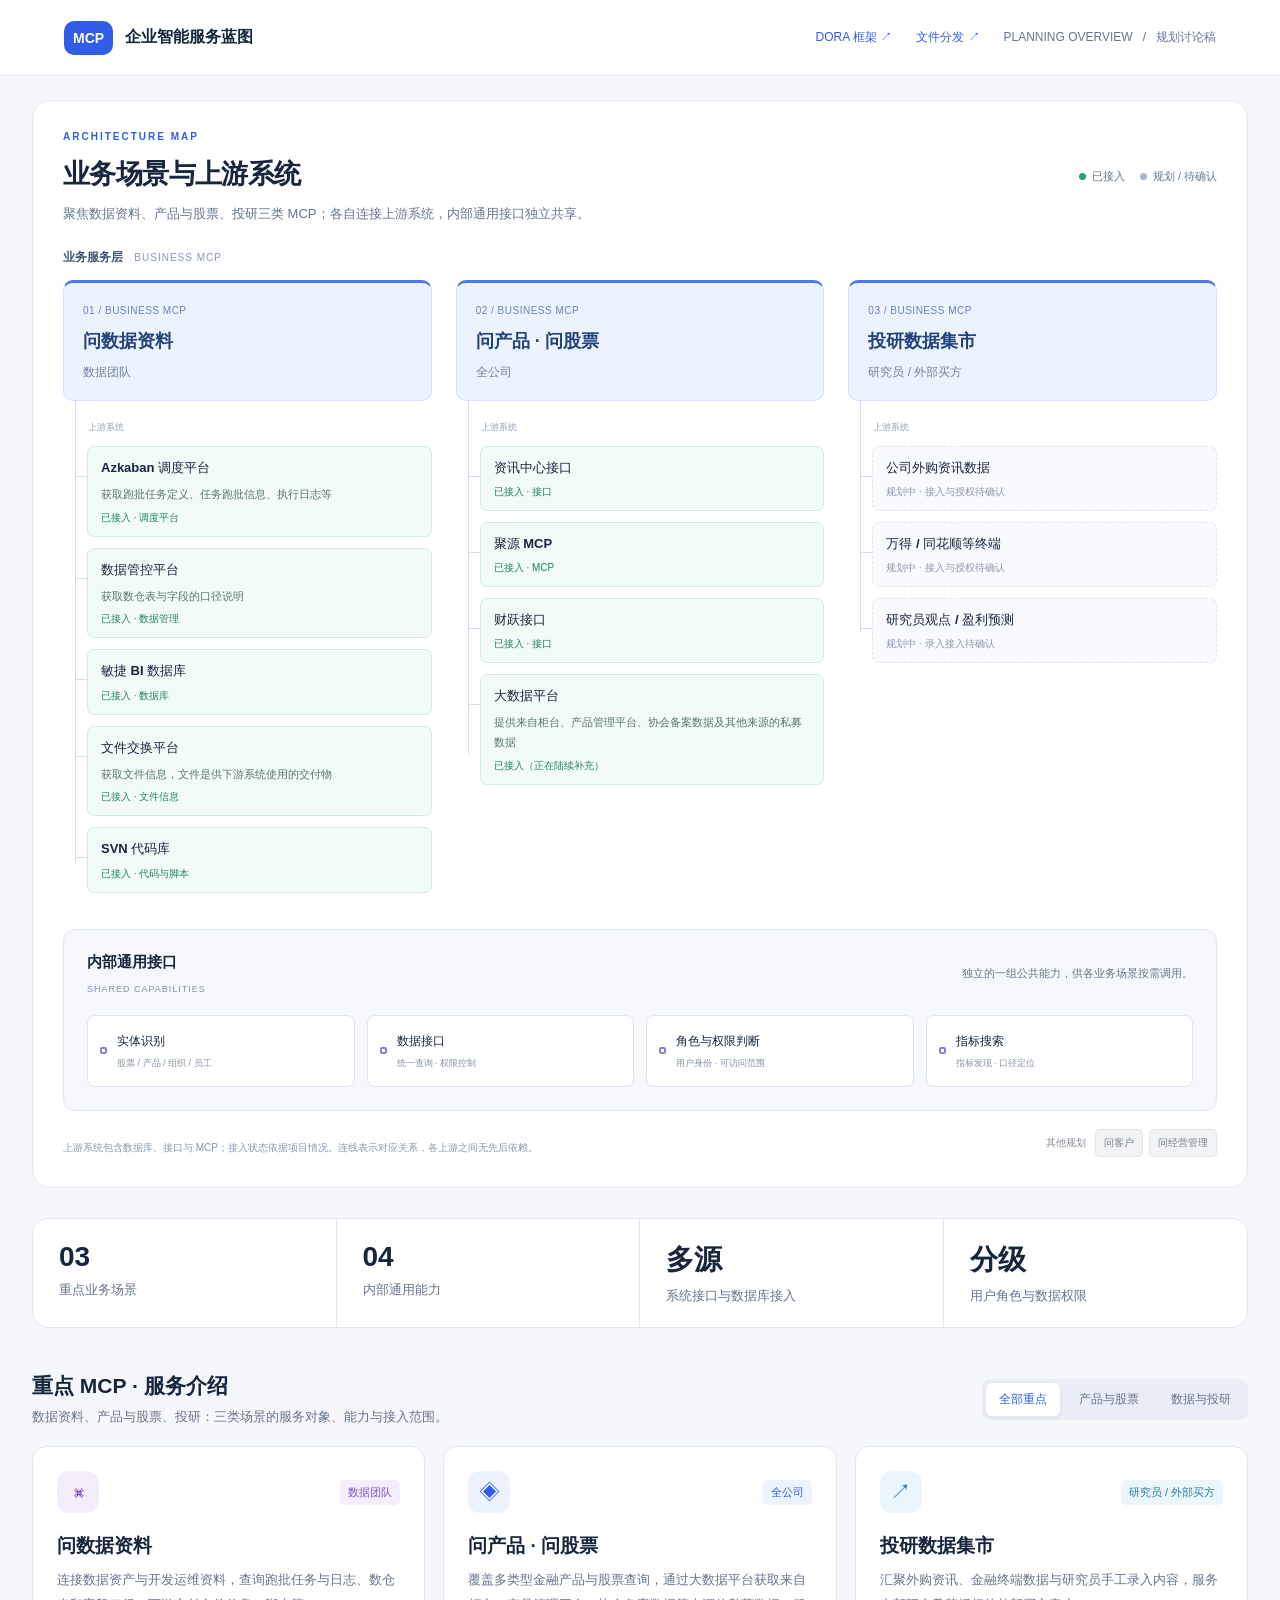
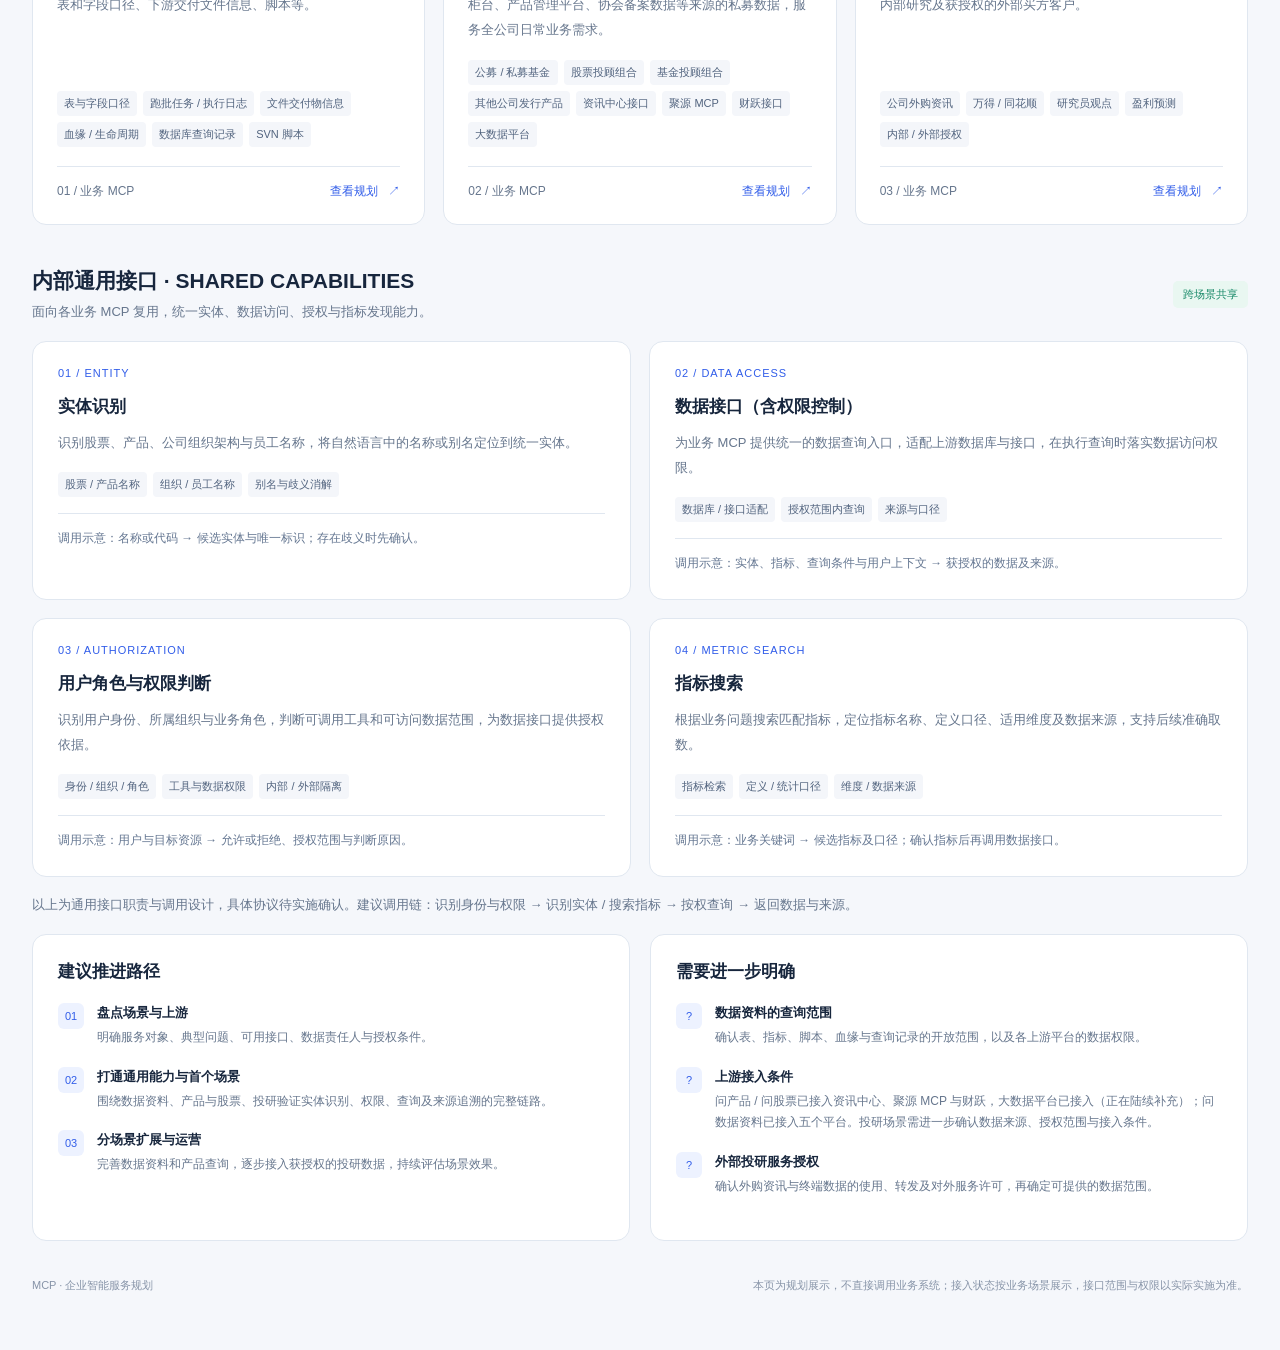
==== commit 533fad7e: "Rename private fund upstream to big data platform" ====
--- a/index.html
+++ b/index.html
@@ -18,7 +18,7 @@
 <body>
 <header><div class="brand"><span class="mark">MCP</span> 企业智能服务蓝图</div><div class="header-links"><a class="dora-entry" href="dora.html">DORA 框架 ↗</a><a class="dora-entry" href="file-distribution.html">文件分发 ↗</a><span class="edition">PLANNING OVERVIEW &nbsp; / &nbsp; 规划讨论稿</span></div></header>
 <main>
-<section class="architecture" aria-labelledby="architecture-title"><div class="section-head"><div><div class="eyebrow">ARCHITECTURE MAP</div><h1 id="architecture-title">业务场景与上游系统</h1><p>聚焦数据资料、产品与股票、投研三类 MCP；各自连接上游系统，内部通用接口独立共享。</p></div><div class="arch-legend"><span><i class="live-dot"></i>已接入</span><span><i></i>规划 / 待确认</span></div></div><div class="architecture-label">业务服务层 <small>BUSINESS MCP</small></div><div class="scenario-columns"><article class="scenario-column"><div class="business-box"><span class="business-index">01 / BUSINESS MCP</span><h3>问数据资料</h3><p>数据团队</p></div><div class="stem-caption">上游系统</div><ul class="system-tree"><li class="system-box is-live"><strong>Azkaban 调度平台</strong><span class="system-description">获取跑批任务定义、任务跑批信息、执行日志等</span><small>已接入 · 调度平台</small></li><li class="system-box is-live"><strong>数据管控平台</strong><span class="system-description">获取数仓表与字段的口径说明</span><small>已接入 · 数据管理</small></li><li class="system-box is-live"><strong>敏捷 BI 数据库</strong><small>已接入 · 数据库</small></li><li class="system-box is-live"><strong>文件交换平台</strong><span class="system-description">获取文件信息，文件是供下游系统使用的交付物</span><small>已接入 · 文件信息</small></li><li class="system-box is-live"><strong>SVN 代码库</strong><small>已接入 · 代码与脚本</small></li></ul></article><article class="scenario-column"><div class="business-box"><span class="business-index">02 / BUSINESS MCP</span><h3>问产品 · 问股票</h3><p>全公司</p></div><div class="stem-caption">上游系统</div><ul class="system-tree"><li class="system-box is-live"><strong>资讯中心接口</strong><small>已接入 · 接口</small></li><li class="system-box is-live"><strong>聚源 MCP</strong><small>已接入 · MCP</small></li><li class="system-box is-live"><strong>财跃接口</strong><small>已接入 · 接口</small></li><li class="system-box is-live"><strong>私募数据</strong><span class="system-description">来自柜台、产品管理平台、协会备案数据及其他来源</span><small>已接入（正在陆续补充）</small></li></ul></article><article class="scenario-column"><div class="business-box"><span class="business-index">03 / BUSINESS MCP</span><h3>投研数据集市</h3><p>研究员 / 外部买方</p></div><div class="stem-caption">上游系统</div><ul class="system-tree"><li class="system-box is-planned"><strong>公司外购资讯数据</strong><small>规划中 · 接入与授权待确认</small></li><li class="system-box is-planned"><strong>万得 / 同花顺等终端</strong><small>规划中 · 接入与授权待确认</small></li><li class="system-box is-planned"><strong>研究员观点 / 盈利预测</strong><small>规划中 · 录入接入待确认</small></li></ul></article></div><section class="shared-strip" aria-labelledby="common-heading"><div class="shared-strip-title"><div><h3 id="common-heading">内部通用接口</h3><small>SHARED CAPABILITIES</small></div><p>独立的一组公共能力，供各业务场景按需调用。</p></div><div class="shared-boxes"><div class="shared-box"><span class="shared-dot" aria-hidden="true"></span><div><strong>实体识别</strong><small>股票 / 产品 / 组织 / 员工</small></div></div><div class="shared-box"><span class="shared-dot" aria-hidden="true"></span><div><strong>数据接口</strong><small>统一查询 · 权限控制</small></div></div><div class="shared-box"><span class="shared-dot" aria-hidden="true"></span><div><strong>角色与权限判断</strong><small>用户身份 · 可访问范围</small></div></div><div class="shared-box"><span class="shared-dot" aria-hidden="true"></span><div><strong>指标搜索</strong><small>指标发现 · 口径定位</small></div></div></div></section><div class="architecture-footer"><div class="arch-footnote">上游系统包含数据库、接口与 MCP；接入状态依据项目情况。连线表示对应关系，各上游之间无先后依赖。</div><aside class="secondary-scenarios" aria-label="其他规划场景"><span>其他规划</span><button type="button" data-planned="1">问客户</button><button type="button" data-planned="2">问经营管理</button></aside></div></section>
+<section class="architecture" aria-labelledby="architecture-title"><div class="section-head"><div><div class="eyebrow">ARCHITECTURE MAP</div><h1 id="architecture-title">业务场景与上游系统</h1><p>聚焦数据资料、产品与股票、投研三类 MCP；各自连接上游系统，内部通用接口独立共享。</p></div><div class="arch-legend"><span><i class="live-dot"></i>已接入</span><span><i></i>规划 / 待确认</span></div></div><div class="architecture-label">业务服务层 <small>BUSINESS MCP</small></div><div class="scenario-columns"><article class="scenario-column"><div class="business-box"><span class="business-index">01 / BUSINESS MCP</span><h3>问数据资料</h3><p>数据团队</p></div><div class="stem-caption">上游系统</div><ul class="system-tree"><li class="system-box is-live"><strong>Azkaban 调度平台</strong><span class="system-description">获取跑批任务定义、任务跑批信息、执行日志等</span><small>已接入 · 调度平台</small></li><li class="system-box is-live"><strong>数据管控平台</strong><span class="system-description">获取数仓表与字段的口径说明</span><small>已接入 · 数据管理</small></li><li class="system-box is-live"><strong>敏捷 BI 数据库</strong><small>已接入 · 数据库</small></li><li class="system-box is-live"><strong>文件交换平台</strong><span class="system-description">获取文件信息，文件是供下游系统使用的交付物</span><small>已接入 · 文件信息</small></li><li class="system-box is-live"><strong>SVN 代码库</strong><small>已接入 · 代码与脚本</small></li></ul></article><article class="scenario-column"><div class="business-box"><span class="business-index">02 / BUSINESS MCP</span><h3>问产品 · 问股票</h3><p>全公司</p></div><div class="stem-caption">上游系统</div><ul class="system-tree"><li class="system-box is-live"><strong>资讯中心接口</strong><small>已接入 · 接口</small></li><li class="system-box is-live"><strong>聚源 MCP</strong><small>已接入 · MCP</small></li><li class="system-box is-live"><strong>财跃接口</strong><small>已接入 · 接口</small></li><li class="system-box is-live"><strong>大数据平台</strong><span class="system-description">提供来自柜台、产品管理平台、协会备案数据及其他来源的私募数据</span><small>已接入（正在陆续补充）</small></li></ul></article><article class="scenario-column"><div class="business-box"><span class="business-index">03 / BUSINESS MCP</span><h3>投研数据集市</h3><p>研究员 / 外部买方</p></div><div class="stem-caption">上游系统</div><ul class="system-tree"><li class="system-box is-planned"><strong>公司外购资讯数据</strong><small>规划中 · 接入与授权待确认</small></li><li class="system-box is-planned"><strong>万得 / 同花顺等终端</strong><small>规划中 · 接入与授权待确认</small></li><li class="system-box is-planned"><strong>研究员观点 / 盈利预测</strong><small>规划中 · 录入接入待确认</small></li></ul></article></div><section class="shared-strip" aria-labelledby="common-heading"><div class="shared-strip-title"><div><h3 id="common-heading">内部通用接口</h3><small>SHARED CAPABILITIES</small></div><p>独立的一组公共能力，供各业务场景按需调用。</p></div><div class="shared-boxes"><div class="shared-box"><span class="shared-dot" aria-hidden="true"></span><div><strong>实体识别</strong><small>股票 / 产品 / 组织 / 员工</small></div></div><div class="shared-box"><span class="shared-dot" aria-hidden="true"></span><div><strong>数据接口</strong><small>统一查询 · 权限控制</small></div></div><div class="shared-box"><span class="shared-dot" aria-hidden="true"></span><div><strong>角色与权限判断</strong><small>用户身份 · 可访问范围</small></div></div><div class="shared-box"><span class="shared-dot" aria-hidden="true"></span><div><strong>指标搜索</strong><small>指标发现 · 口径定位</small></div></div></div></section><div class="architecture-footer"><div class="arch-footnote">上游系统包含数据库、接口与 MCP；接入状态依据项目情况。连线表示对应关系，各上游之间无先后依赖。</div><aside class="secondary-scenarios" aria-label="其他规划场景"><span>其他规划</span><button type="button" data-planned="1">问客户</button><button type="button" data-planned="2">问经营管理</button></aside></div></section>
 
 <div class="stats"><div class="stat"><strong>03</strong><small>重点业务场景</small></div><div class="stat"><strong>04</strong><small>内部通用能力</small></div><div class="stat"><strong>多源</strong><small>系统接口与数据库接入</small></div><div class="stat"><strong>分级</strong><small>用户角色与数据权限</small></div></div>
 <section aria-labelledby="business-title"><div class="section-head"><div><h2 id="business-title">重点 MCP · 服务介绍</h2><p>数据资料、产品与股票、投研：三类场景的服务对象、能力与接入范围。</p></div><div class="tabs" role="group" aria-label="按服务对象筛选"><button class="active" data-filter="全部" aria-pressed="true">全部重点</button><button data-filter="产品与股票" aria-pressed="false">产品与股票</button><button data-filter="数据与投研" aria-pressed="false">数据与投研</button></div></div><div class="grid" id="cards" aria-live="polite"></div></section>
@@ -28,13 +28,13 @@
 <article class="panel"><span class="cap-index">03 / AUTHORIZATION</span><h3>用户角色与权限判断</h3><p>识别用户身份、所属组织与业务角色，判断可调用工具和可访问数据范围，为数据接口提供授权依据。</p><div class="chips"><span class="chip">身份 / 组织 / 角色</span><span class="chip">工具与数据权限</span><span class="chip">内部 / 外部隔离</span></div><div class="cap-example">调用示意：用户与目标资源 → 允许或拒绝、授权范围与判断原因。</div></article>
 <article class="panel"><span class="cap-index">04 / METRIC SEARCH</span><h3>指标搜索</h3><p>根据业务问题搜索匹配指标，定位指标名称、定义口径、适用维度及数据来源，支持后续准确取数。</p><div class="chips"><span class="chip">指标检索</span><span class="chip">定义 / 统计口径</span><span class="chip">维度 / 数据来源</span></div><div class="cap-example">调用示意：业务关键词 → 候选指标及口径；确认指标后再调用数据接口。</div></article>
 </div><p class="shared-note">以上为通用接口职责与调用设计，具体协议待实施确认。建议调用链：识别身份与权限 → 识别实体 / 搜索指标 → 按权查询 → 返回数据与来源。</p></section>
-<div class="bottom"><section class="panel"><h3>建议推进路径</h3><div class="step"><span class="num">01</span><div><strong>盘点场景与上游</strong><p>明确服务对象、典型问题、可用接口、数据责任人与授权条件。</p></div></div><div class="step"><span class="num">02</span><div><strong>打通通用能力与首个场景</strong><p>围绕数据资料、产品与股票、投研验证实体识别、权限、查询及来源追溯的完整链路。</p></div></div><div class="step"><span class="num">03</span><div><strong>分场景扩展与运营</strong><p>完善数据资料和产品查询，逐步接入获授权的投研数据，持续评估场景效果。</p></div></div></section><section class="panel"><h3>需要进一步明确</h3><div class="step"><span class="num">?</span><div><strong>数据资料的查询范围</strong><p>确认表、指标、脚本、血缘与查询记录的开放范围，以及各上游平台的数据权限。</p></div></div><div class="step"><span class="num">?</span><div><strong>上游接入条件</strong><p>问产品 / 问股票已接入资讯中心、聚源 MCP 与财跃，私募数据已接入（正在陆续补充）；问数据资料已接入五个平台。投研场景需进一步确认数据来源、授权范围与接入条件。</p></div></div><div class="step"><span class="num">?</span><div><strong>外部投研服务授权</strong><p>确认外购资讯与终端数据的使用、转发及对外服务许可，再确定可提供的数据范围。</p></div></div></section></div>
+<div class="bottom"><section class="panel"><h3>建议推进路径</h3><div class="step"><span class="num">01</span><div><strong>盘点场景与上游</strong><p>明确服务对象、典型问题、可用接口、数据责任人与授权条件。</p></div></div><div class="step"><span class="num">02</span><div><strong>打通通用能力与首个场景</strong><p>围绕数据资料、产品与股票、投研验证实体识别、权限、查询及来源追溯的完整链路。</p></div></div><div class="step"><span class="num">03</span><div><strong>分场景扩展与运营</strong><p>完善数据资料和产品查询，逐步接入获授权的投研数据，持续评估场景效果。</p></div></div></section><section class="panel"><h3>需要进一步明确</h3><div class="step"><span class="num">?</span><div><strong>数据资料的查询范围</strong><p>确认表、指标、脚本、血缘与查询记录的开放范围，以及各上游平台的数据权限。</p></div></div><div class="step"><span class="num">?</span><div><strong>上游接入条件</strong><p>问产品 / 问股票已接入资讯中心、聚源 MCP 与财跃，大数据平台已接入（正在陆续补充）；问数据资料已接入五个平台。投研场景需进一步确认数据来源、授权范围与接入条件。</p></div></div><div class="step"><span class="num">?</span><div><strong>外部投研服务授权</strong><p>确认外购资讯与终端数据的使用、转发及对外服务许可，再确定可提供的数据范围。</p></div></div></section></div>
 <footer><span>MCP · 企业智能服务规划</span><span>本页为规划展示，不直接调用业务系统；接入状态按业务场景展示，接口范围与权限以实际实施为准。</span></footer>
 </main>
 <dialog id="modal" aria-labelledby="modal-title"><button class="close" aria-label="关闭详情">×</button><h2 id="modal-title"></h2><div id="modal-body"></div></dialog>
 <script>
 const services=[
-{title:'问产品 · 问股票',icon:'◈',tag:'全公司',group:'产品与股票',accent:'#315de9',tint:'#edf2ff',desc:'覆盖多类型金融产品与股票查询，包含来自柜台、产品管理平台、协会备案数据等来源的私募数据，服务全公司日常业务需求。',chips:['公募 / 私募基金','股票投顾组合','基金投顾组合','其他公司发行产品','资讯中心接口','聚源 MCP','财跃接口','私募数据'],upstream:'已接入资讯中心接口、聚源 MCP 与财跃接口。私募数据已接入（正在陆续补充），来源包括柜台、产品管理平台、协会备案数据及其他来源；具体产品与股票查询字段以各上游能力及授权为准。',example:'“这只产品属于哪一类？”“查询某只股票的相关信息。”',boundary:'产品名称与股票代码需先完成实体识别；字段、时效与可见范围以上游及授权为准。'},
+{title:'问产品 · 问股票',icon:'◈',tag:'全公司',group:'产品与股票',accent:'#315de9',tint:'#edf2ff',desc:'覆盖多类型金融产品与股票查询，通过大数据平台获取来自柜台、产品管理平台、协会备案数据等来源的私募数据，服务全公司日常业务需求。',chips:['公募 / 私募基金','股票投顾组合','基金投顾组合','其他公司发行产品','资讯中心接口','聚源 MCP','财跃接口','大数据平台'],upstream:'已接入资讯中心接口、聚源 MCP 与财跃接口。大数据平台已接入（正在陆续补充），提供来自柜台、产品管理平台、协会备案数据及其他来源的私募数据；具体产品与股票查询字段以各上游能力及授权为准。',example:'“这只产品属于哪一类？”“查询某只股票的相关信息。”',boundary:'产品名称与股票代码需先完成实体识别；字段、时效与可见范围以上游及授权为准。'},
 {title:'问客户',icon:'◎',tag:'投顾 · 待讨论',group:'业务与管理',accent:'#aa7b27',tint:'#fff6e5',desc:'面向投顾的客户问答场景。具体需求、客户数据范围与服务边界仍需进一步讨论。',chips:['服务投顾','场景待确认','客户权限范围'],upstream:'当前暂无上游系统接入。业务范围、客户相关系统、可用接口或数据库及数据责任人待讨论确认。',example:'暂不预设客户分析能力，先收集投顾高频问题。',boundary:'需明确投顾与客户的授权关系、敏感字段及适用的数据使用规则。'},
 {title:'问经营管理情况',icon:'▥',tag:'总部 / 分公司领导',group:'业务与管理',accent:'#168377',tint:'#eaf8f4',desc:'面向总部及分公司领导，以统一指标与口径查询经营管理信息，支持管理层获取所需数据。',chips:['总部领导','分公司领导','经营指标','指标口径'],upstream:'经营管理相关系统接口、数据库或数据仓库；具体清单待盘点。',example:'“查询指定期间的经营指标，并说明统计口径。”',boundary:'需区分总部与分公司可见范围，明确指标定义、统计周期与更新频率。'},
 {title:'问数据资料',icon:'⌘',tag:'数据团队',group:'数据与投研',accent:'#8054c5',tint:'#f3edfc',desc:'连接数据资产与开发运维资料，查询跑批任务与日志、数仓表和字段口径、下游交付文件信息、脚本等。',chips:['表与字段口径','跑批任务 / 执行日志','文件交付物信息','血缘 / 生命周期','数据库查询记录','SVN 脚本'],upstream:'当前已接入 Azkaban 调度平台、数据管控平台、敏捷 BI 数据库、文件交换平台和 SVN 代码库。Azkaban 用于获取跑批任务定义、任务跑批信息、执行日志等；数据管控平台用于获取数仓表与字段的口径说明；文件交换平台用于获取文件信息，文件是给下游系统的交付物；SVN 提供代码与脚本。各系统实际开放的数据与接口范围以授权为准。',example:'“这张表从哪里来？”“某项指标对应哪些脚本和调度任务？”',boundary:'资料检索遵循原有访问权限；查询记录需控制敏感 SQL、参数与个人信息的可见范围。'},
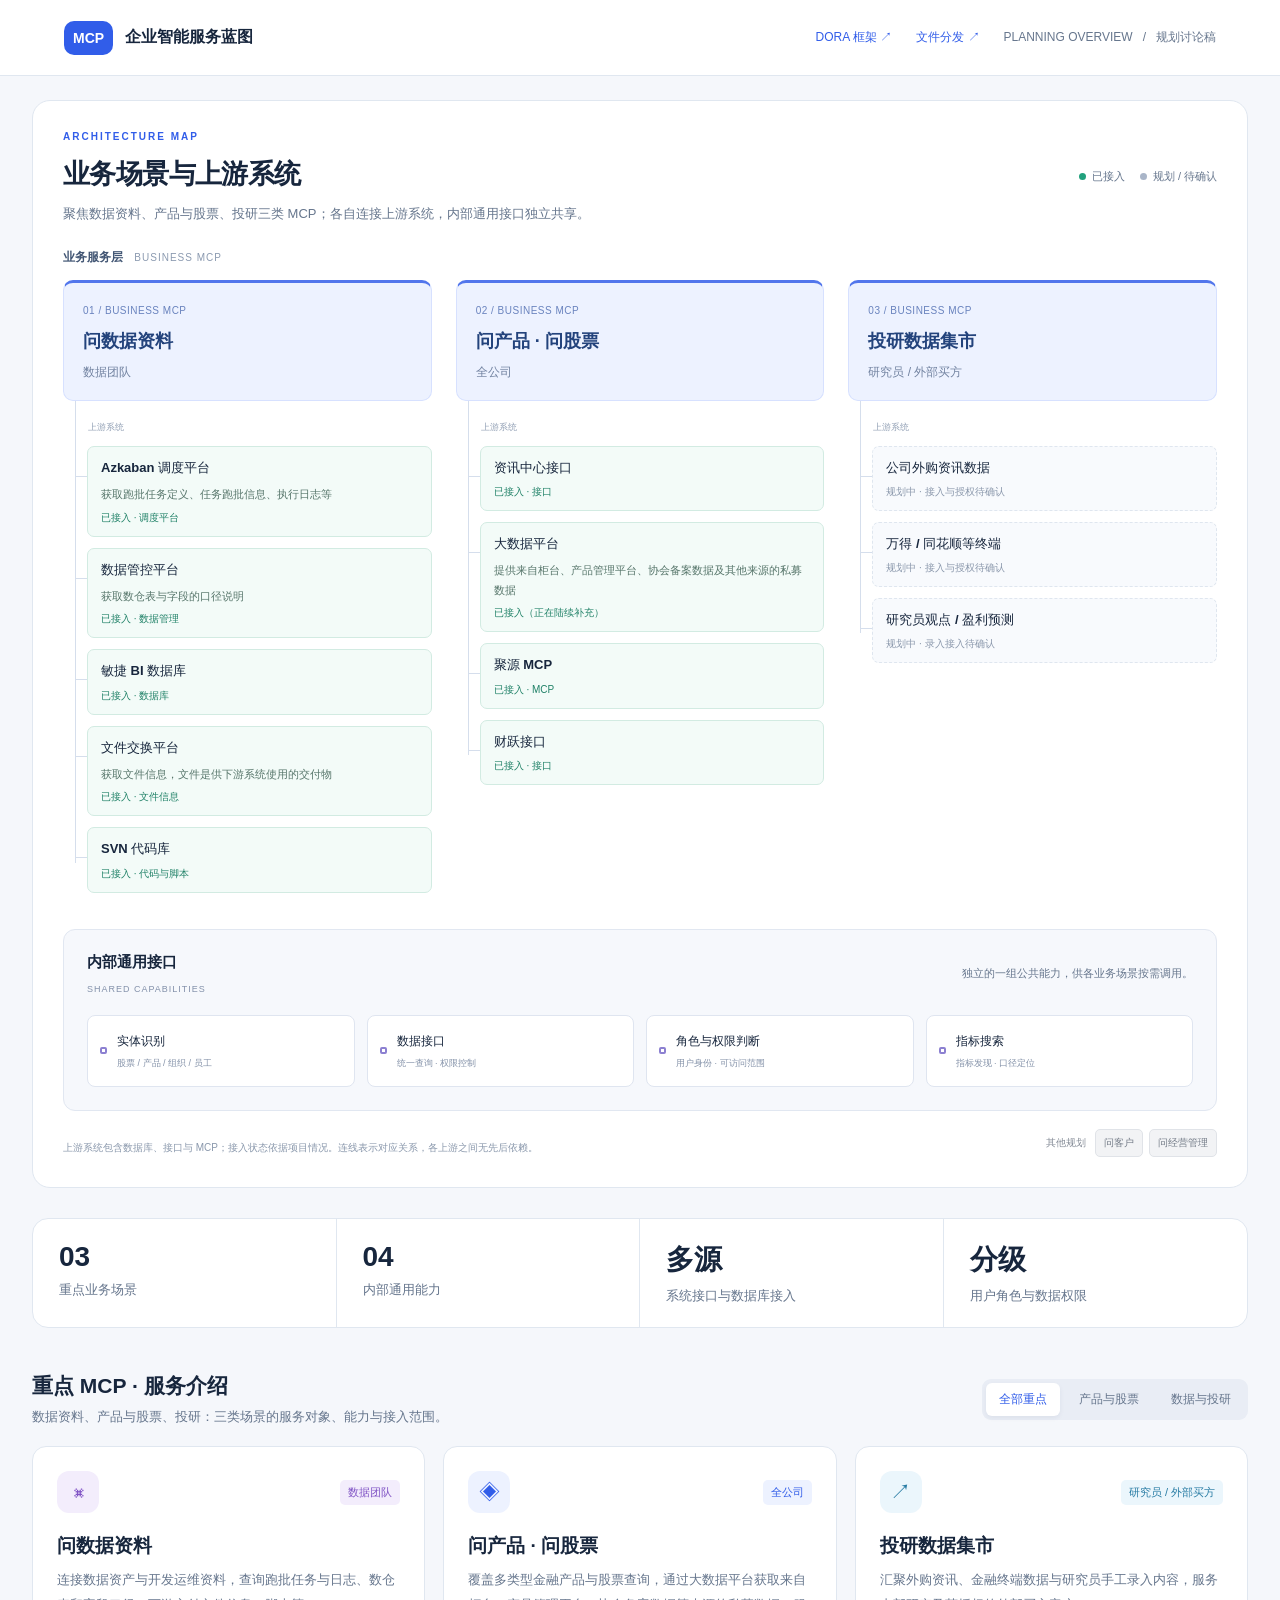
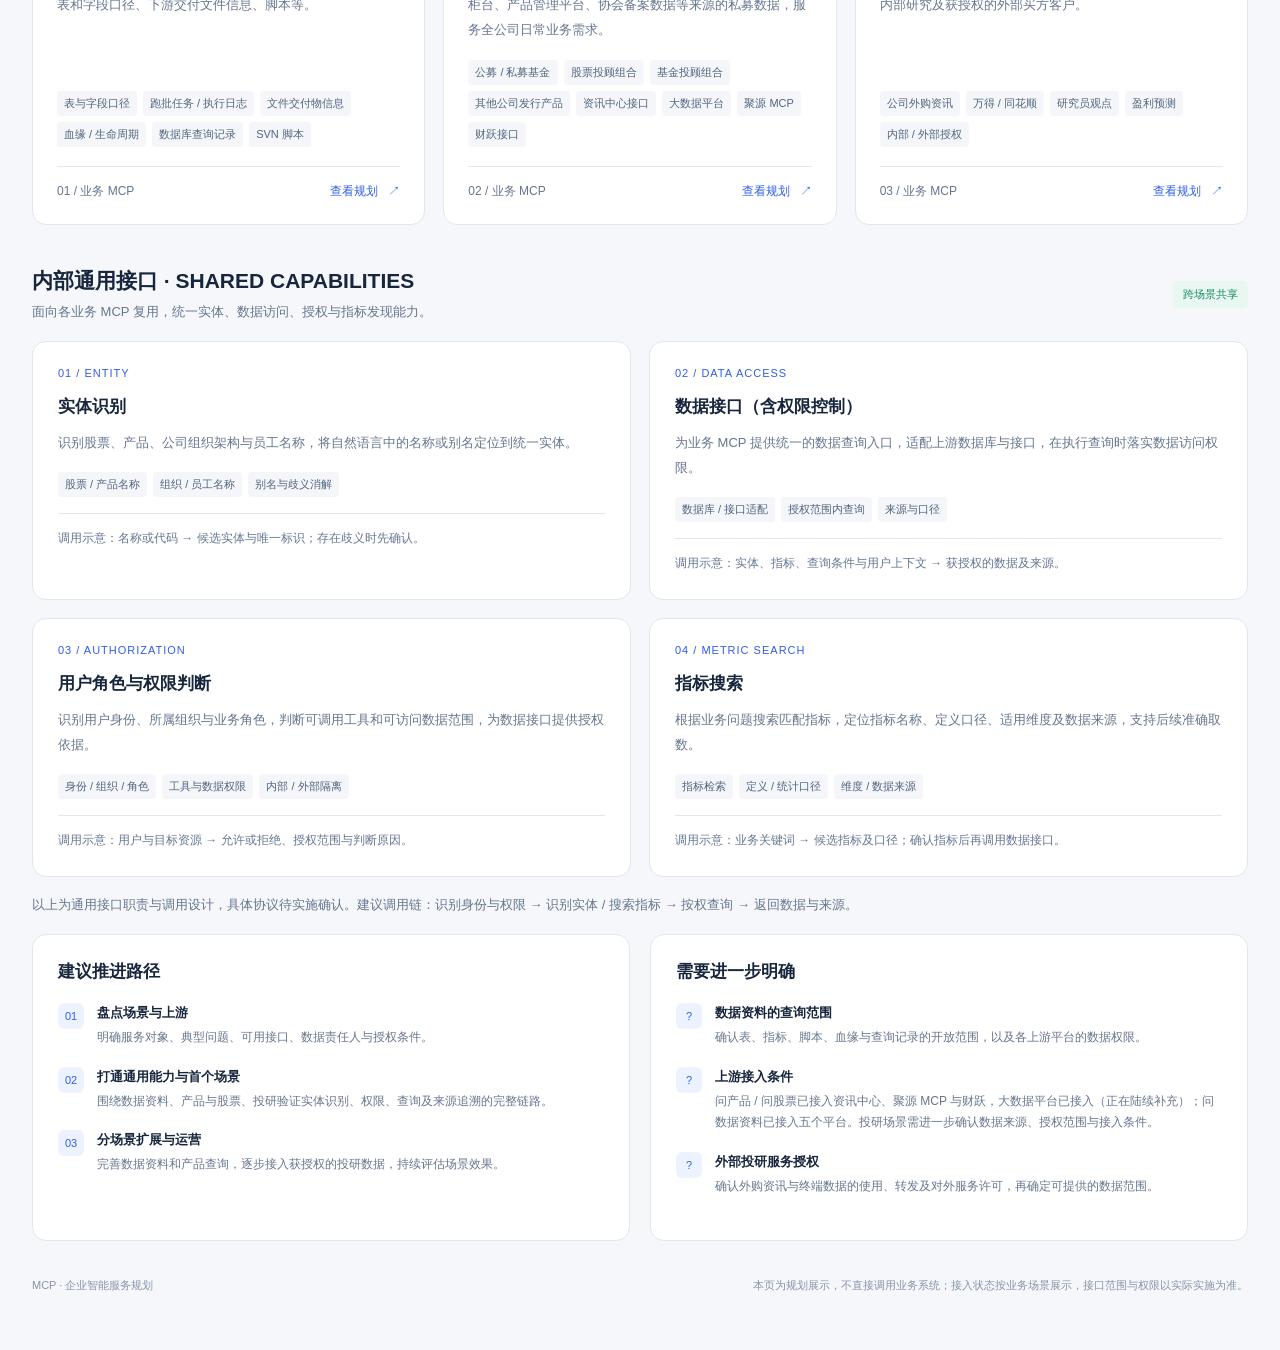
==== commit d1d142f2: "Move big data platform to the second product upstream position" ====
--- a/index.html
+++ b/index.html
@@ -18,7 +18,7 @@
 <body>
 <header><div class="brand"><span class="mark">MCP</span> 企业智能服务蓝图</div><div class="header-links"><a class="dora-entry" href="dora.html">DORA 框架 ↗</a><a class="dora-entry" href="file-distribution.html">文件分发 ↗</a><span class="edition">PLANNING OVERVIEW &nbsp; / &nbsp; 规划讨论稿</span></div></header>
 <main>
-<section class="architecture" aria-labelledby="architecture-title"><div class="section-head"><div><div class="eyebrow">ARCHITECTURE MAP</div><h1 id="architecture-title">业务场景与上游系统</h1><p>聚焦数据资料、产品与股票、投研三类 MCP；各自连接上游系统，内部通用接口独立共享。</p></div><div class="arch-legend"><span><i class="live-dot"></i>已接入</span><span><i></i>规划 / 待确认</span></div></div><div class="architecture-label">业务服务层 <small>BUSINESS MCP</small></div><div class="scenario-columns"><article class="scenario-column"><div class="business-box"><span class="business-index">01 / BUSINESS MCP</span><h3>问数据资料</h3><p>数据团队</p></div><div class="stem-caption">上游系统</div><ul class="system-tree"><li class="system-box is-live"><strong>Azkaban 调度平台</strong><span class="system-description">获取跑批任务定义、任务跑批信息、执行日志等</span><small>已接入 · 调度平台</small></li><li class="system-box is-live"><strong>数据管控平台</strong><span class="system-description">获取数仓表与字段的口径说明</span><small>已接入 · 数据管理</small></li><li class="system-box is-live"><strong>敏捷 BI 数据库</strong><small>已接入 · 数据库</small></li><li class="system-box is-live"><strong>文件交换平台</strong><span class="system-description">获取文件信息，文件是供下游系统使用的交付物</span><small>已接入 · 文件信息</small></li><li class="system-box is-live"><strong>SVN 代码库</strong><small>已接入 · 代码与脚本</small></li></ul></article><article class="scenario-column"><div class="business-box"><span class="business-index">02 / BUSINESS MCP</span><h3>问产品 · 问股票</h3><p>全公司</p></div><div class="stem-caption">上游系统</div><ul class="system-tree"><li class="system-box is-live"><strong>资讯中心接口</strong><small>已接入 · 接口</small></li><li class="system-box is-live"><strong>聚源 MCP</strong><small>已接入 · MCP</small></li><li class="system-box is-live"><strong>财跃接口</strong><small>已接入 · 接口</small></li><li class="system-box is-live"><strong>大数据平台</strong><span class="system-description">提供来自柜台、产品管理平台、协会备案数据及其他来源的私募数据</span><small>已接入（正在陆续补充）</small></li></ul></article><article class="scenario-column"><div class="business-box"><span class="business-index">03 / BUSINESS MCP</span><h3>投研数据集市</h3><p>研究员 / 外部买方</p></div><div class="stem-caption">上游系统</div><ul class="system-tree"><li class="system-box is-planned"><strong>公司外购资讯数据</strong><small>规划中 · 接入与授权待确认</small></li><li class="system-box is-planned"><strong>万得 / 同花顺等终端</strong><small>规划中 · 接入与授权待确认</small></li><li class="system-box is-planned"><strong>研究员观点 / 盈利预测</strong><small>规划中 · 录入接入待确认</small></li></ul></article></div><section class="shared-strip" aria-labelledby="common-heading"><div class="shared-strip-title"><div><h3 id="common-heading">内部通用接口</h3><small>SHARED CAPABILITIES</small></div><p>独立的一组公共能力，供各业务场景按需调用。</p></div><div class="shared-boxes"><div class="shared-box"><span class="shared-dot" aria-hidden="true"></span><div><strong>实体识别</strong><small>股票 / 产品 / 组织 / 员工</small></div></div><div class="shared-box"><span class="shared-dot" aria-hidden="true"></span><div><strong>数据接口</strong><small>统一查询 · 权限控制</small></div></div><div class="shared-box"><span class="shared-dot" aria-hidden="true"></span><div><strong>角色与权限判断</strong><small>用户身份 · 可访问范围</small></div></div><div class="shared-box"><span class="shared-dot" aria-hidden="true"></span><div><strong>指标搜索</strong><small>指标发现 · 口径定位</small></div></div></div></section><div class="architecture-footer"><div class="arch-footnote">上游系统包含数据库、接口与 MCP；接入状态依据项目情况。连线表示对应关系，各上游之间无先后依赖。</div><aside class="secondary-scenarios" aria-label="其他规划场景"><span>其他规划</span><button type="button" data-planned="1">问客户</button><button type="button" data-planned="2">问经营管理</button></aside></div></section>
+<section class="architecture" aria-labelledby="architecture-title"><div class="section-head"><div><div class="eyebrow">ARCHITECTURE MAP</div><h1 id="architecture-title">业务场景与上游系统</h1><p>聚焦数据资料、产品与股票、投研三类 MCP；各自连接上游系统，内部通用接口独立共享。</p></div><div class="arch-legend"><span><i class="live-dot"></i>已接入</span><span><i></i>规划 / 待确认</span></div></div><div class="architecture-label">业务服务层 <small>BUSINESS MCP</small></div><div class="scenario-columns"><article class="scenario-column"><div class="business-box"><span class="business-index">01 / BUSINESS MCP</span><h3>问数据资料</h3><p>数据团队</p></div><div class="stem-caption">上游系统</div><ul class="system-tree"><li class="system-box is-live"><strong>Azkaban 调度平台</strong><span class="system-description">获取跑批任务定义、任务跑批信息、执行日志等</span><small>已接入 · 调度平台</small></li><li class="system-box is-live"><strong>数据管控平台</strong><span class="system-description">获取数仓表与字段的口径说明</span><small>已接入 · 数据管理</small></li><li class="system-box is-live"><strong>敏捷 BI 数据库</strong><small>已接入 · 数据库</small></li><li class="system-box is-live"><strong>文件交换平台</strong><span class="system-description">获取文件信息，文件是供下游系统使用的交付物</span><small>已接入 · 文件信息</small></li><li class="system-box is-live"><strong>SVN 代码库</strong><small>已接入 · 代码与脚本</small></li></ul></article><article class="scenario-column"><div class="business-box"><span class="business-index">02 / BUSINESS MCP</span><h3>问产品 · 问股票</h3><p>全公司</p></div><div class="stem-caption">上游系统</div><ul class="system-tree"><li class="system-box is-live"><strong>资讯中心接口</strong><small>已接入 · 接口</small></li><li class="system-box is-live"><strong>大数据平台</strong><span class="system-description">提供来自柜台、产品管理平台、协会备案数据及其他来源的私募数据</span><small>已接入（正在陆续补充）</small></li><li class="system-box is-live"><strong>聚源 MCP</strong><small>已接入 · MCP</small></li><li class="system-box is-live"><strong>财跃接口</strong><small>已接入 · 接口</small></li></ul></article><article class="scenario-column"><div class="business-box"><span class="business-index">03 / BUSINESS MCP</span><h3>投研数据集市</h3><p>研究员 / 外部买方</p></div><div class="stem-caption">上游系统</div><ul class="system-tree"><li class="system-box is-planned"><strong>公司外购资讯数据</strong><small>规划中 · 接入与授权待确认</small></li><li class="system-box is-planned"><strong>万得 / 同花顺等终端</strong><small>规划中 · 接入与授权待确认</small></li><li class="system-box is-planned"><strong>研究员观点 / 盈利预测</strong><small>规划中 · 录入接入待确认</small></li></ul></article></div><section class="shared-strip" aria-labelledby="common-heading"><div class="shared-strip-title"><div><h3 id="common-heading">内部通用接口</h3><small>SHARED CAPABILITIES</small></div><p>独立的一组公共能力，供各业务场景按需调用。</p></div><div class="shared-boxes"><div class="shared-box"><span class="shared-dot" aria-hidden="true"></span><div><strong>实体识别</strong><small>股票 / 产品 / 组织 / 员工</small></div></div><div class="shared-box"><span class="shared-dot" aria-hidden="true"></span><div><strong>数据接口</strong><small>统一查询 · 权限控制</small></div></div><div class="shared-box"><span class="shared-dot" aria-hidden="true"></span><div><strong>角色与权限判断</strong><small>用户身份 · 可访问范围</small></div></div><div class="shared-box"><span class="shared-dot" aria-hidden="true"></span><div><strong>指标搜索</strong><small>指标发现 · 口径定位</small></div></div></div></section><div class="architecture-footer"><div class="arch-footnote">上游系统包含数据库、接口与 MCP；接入状态依据项目情况。连线表示对应关系，各上游之间无先后依赖。</div><aside class="secondary-scenarios" aria-label="其他规划场景"><span>其他规划</span><button type="button" data-planned="1">问客户</button><button type="button" data-planned="2">问经营管理</button></aside></div></section>
 
 <div class="stats"><div class="stat"><strong>03</strong><small>重点业务场景</small></div><div class="stat"><strong>04</strong><small>内部通用能力</small></div><div class="stat"><strong>多源</strong><small>系统接口与数据库接入</small></div><div class="stat"><strong>分级</strong><small>用户角色与数据权限</small></div></div>
 <section aria-labelledby="business-title"><div class="section-head"><div><h2 id="business-title">重点 MCP · 服务介绍</h2><p>数据资料、产品与股票、投研：三类场景的服务对象、能力与接入范围。</p></div><div class="tabs" role="group" aria-label="按服务对象筛选"><button class="active" data-filter="全部" aria-pressed="true">全部重点</button><button data-filter="产品与股票" aria-pressed="false">产品与股票</button><button data-filter="数据与投研" aria-pressed="false">数据与投研</button></div></div><div class="grid" id="cards" aria-live="polite"></div></section>
@@ -34,7 +34,7 @@
 <dialog id="modal" aria-labelledby="modal-title"><button class="close" aria-label="关闭详情">×</button><h2 id="modal-title"></h2><div id="modal-body"></div></dialog>
 <script>
 const services=[
-{title:'问产品 · 问股票',icon:'◈',tag:'全公司',group:'产品与股票',accent:'#315de9',tint:'#edf2ff',desc:'覆盖多类型金融产品与股票查询，通过大数据平台获取来自柜台、产品管理平台、协会备案数据等来源的私募数据，服务全公司日常业务需求。',chips:['公募 / 私募基金','股票投顾组合','基金投顾组合','其他公司发行产品','资讯中心接口','聚源 MCP','财跃接口','大数据平台'],upstream:'已接入资讯中心接口、聚源 MCP 与财跃接口。大数据平台已接入（正在陆续补充），提供来自柜台、产品管理平台、协会备案数据及其他来源的私募数据；具体产品与股票查询字段以各上游能力及授权为准。',example:'“这只产品属于哪一类？”“查询某只股票的相关信息。”',boundary:'产品名称与股票代码需先完成实体识别；字段、时效与可见范围以上游及授权为准。'},
+{title:'问产品 · 问股票',icon:'◈',tag:'全公司',group:'产品与股票',accent:'#315de9',tint:'#edf2ff',desc:'覆盖多类型金融产品与股票查询，通过大数据平台获取来自柜台、产品管理平台、协会备案数据等来源的私募数据，服务全公司日常业务需求。',chips:['公募 / 私募基金','股票投顾组合','基金投顾组合','其他公司发行产品','资讯中心接口','大数据平台','聚源 MCP','财跃接口'],upstream:'已接入资讯中心接口、聚源 MCP 与财跃接口。大数据平台已接入（正在陆续补充），提供来自柜台、产品管理平台、协会备案数据及其他来源的私募数据；具体产品与股票查询字段以各上游能力及授权为准。',example:'“这只产品属于哪一类？”“查询某只股票的相关信息。”',boundary:'产品名称与股票代码需先完成实体识别；字段、时效与可见范围以上游及授权为准。'},
 {title:'问客户',icon:'◎',tag:'投顾 · 待讨论',group:'业务与管理',accent:'#aa7b27',tint:'#fff6e5',desc:'面向投顾的客户问答场景。具体需求、客户数据范围与服务边界仍需进一步讨论。',chips:['服务投顾','场景待确认','客户权限范围'],upstream:'当前暂无上游系统接入。业务范围、客户相关系统、可用接口或数据库及数据责任人待讨论确认。',example:'暂不预设客户分析能力，先收集投顾高频问题。',boundary:'需明确投顾与客户的授权关系、敏感字段及适用的数据使用规则。'},
 {title:'问经营管理情况',icon:'▥',tag:'总部 / 分公司领导',group:'业务与管理',accent:'#168377',tint:'#eaf8f4',desc:'面向总部及分公司领导，以统一指标与口径查询经营管理信息，支持管理层获取所需数据。',chips:['总部领导','分公司领导','经营指标','指标口径'],upstream:'经营管理相关系统接口、数据库或数据仓库；具体清单待盘点。',example:'“查询指定期间的经营指标，并说明统计口径。”',boundary:'需区分总部与分公司可见范围，明确指标定义、统计周期与更新频率。'},
 {title:'问数据资料',icon:'⌘',tag:'数据团队',group:'数据与投研',accent:'#8054c5',tint:'#f3edfc',desc:'连接数据资产与开发运维资料，查询跑批任务与日志、数仓表和字段口径、下游交付文件信息、脚本等。',chips:['表与字段口径','跑批任务 / 执行日志','文件交付物信息','血缘 / 生命周期','数据库查询记录','SVN 脚本'],upstream:'当前已接入 Azkaban 调度平台、数据管控平台、敏捷 BI 数据库、文件交换平台和 SVN 代码库。Azkaban 用于获取跑批任务定义、任务跑批信息、执行日志等；数据管控平台用于获取数仓表与字段的口径说明；文件交换平台用于获取文件信息，文件是给下游系统的交付物；SVN 提供代码与脚本。各系统实际开放的数据与接口范围以授权为准。',example:'“这张表从哪里来？”“某项指标对应哪些脚本和调度任务？”',boundary:'资料检索遵循原有访问权限；查询记录需控制敏感 SQL、参数与个人信息的可见范围。'},
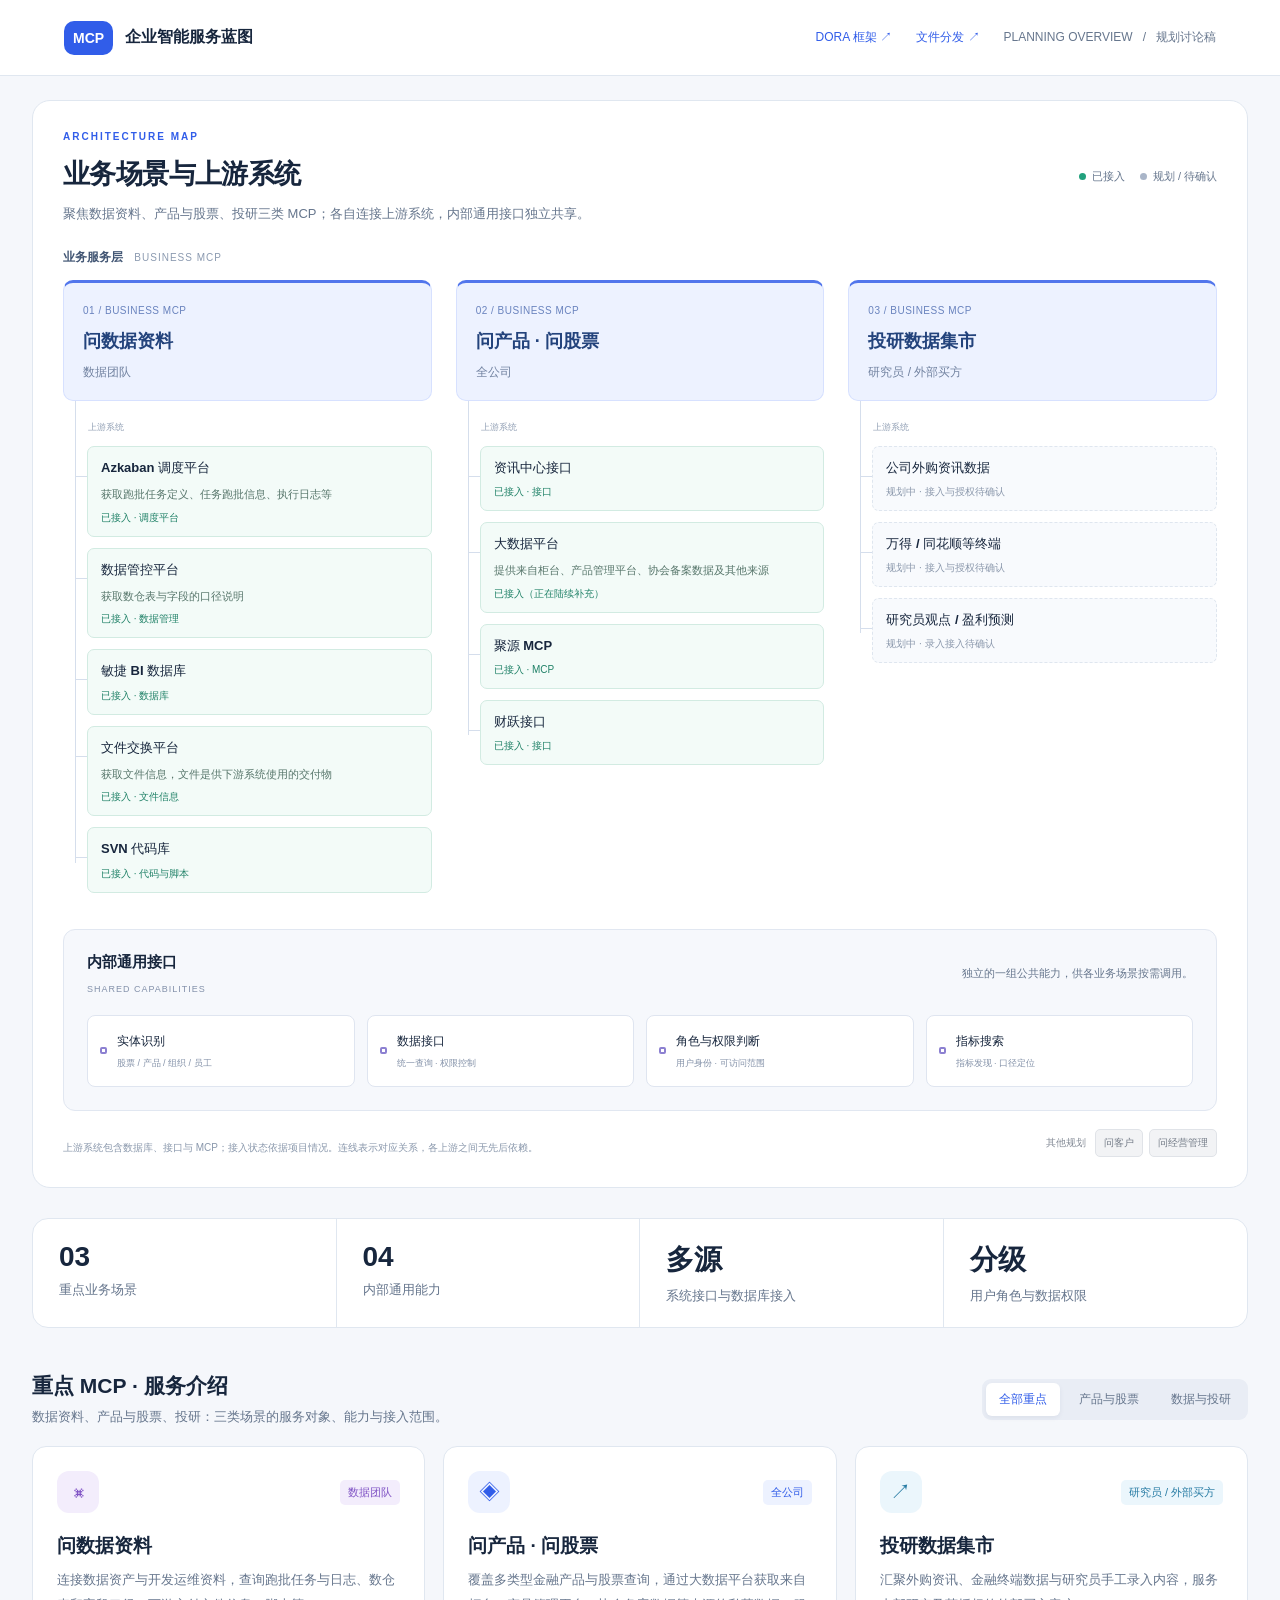
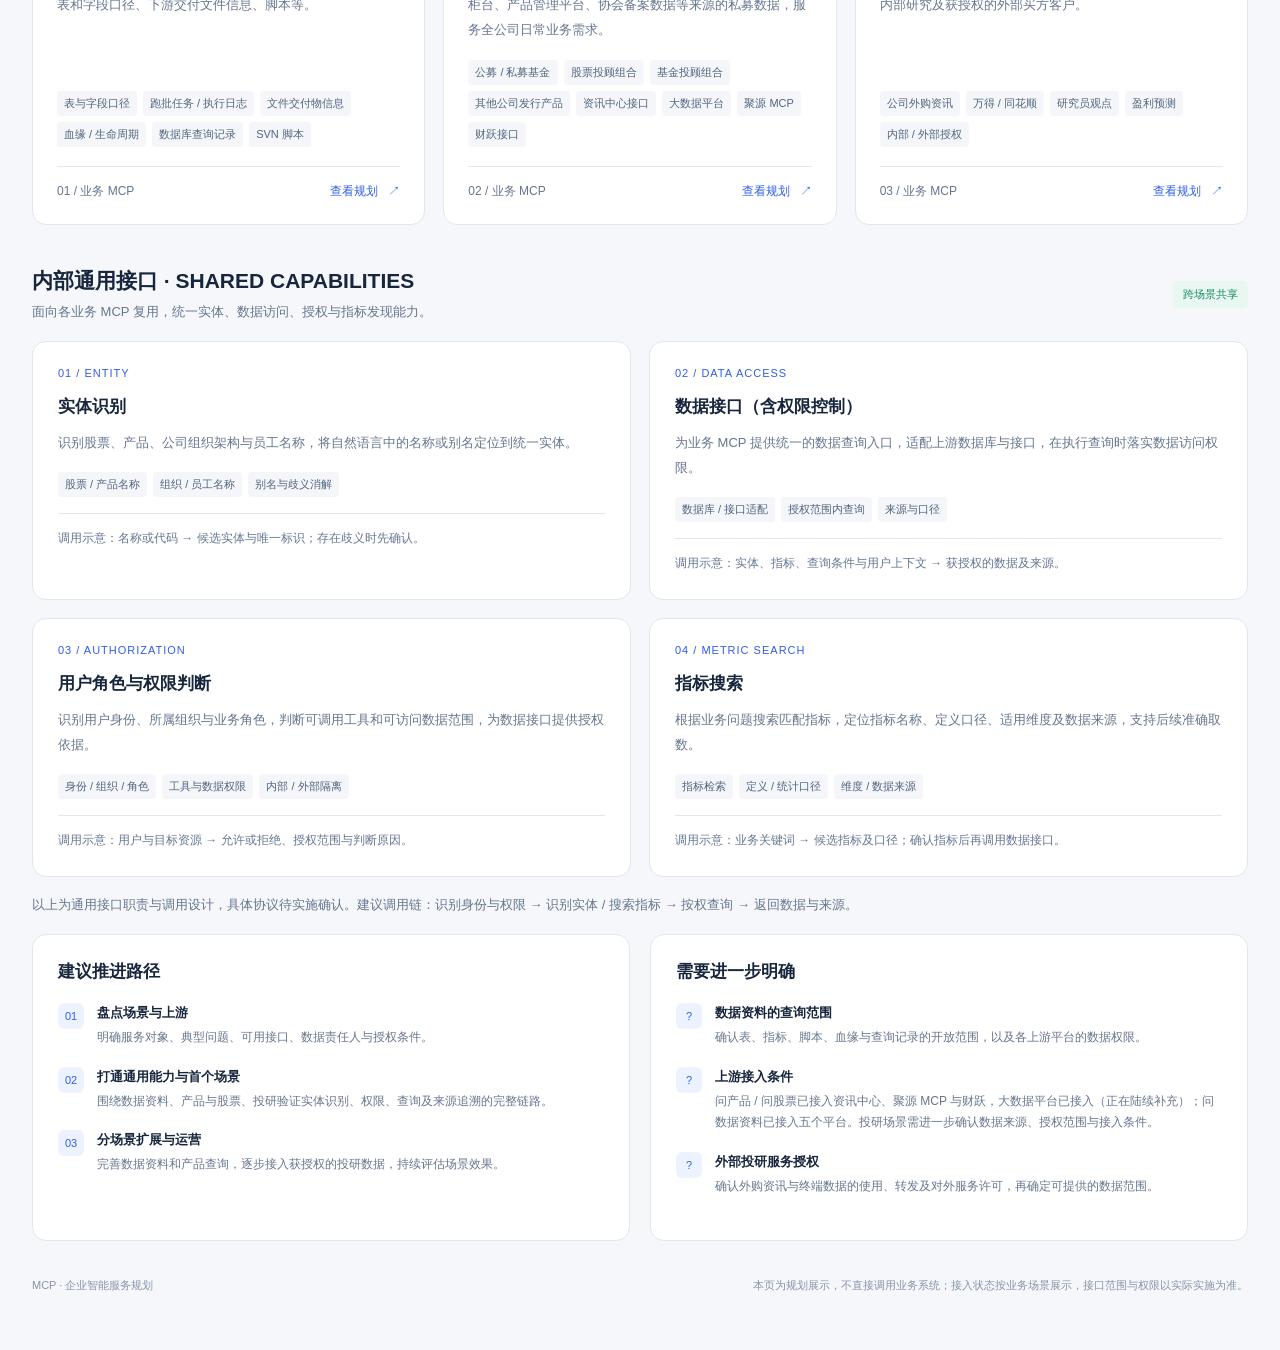
==== commit 03ad1ddc: "Shorten big data platform source description" ====
--- a/index.html
+++ b/index.html
@@ -18,7 +18,7 @@
 <body>
 <header><div class="brand"><span class="mark">MCP</span> 企业智能服务蓝图</div><div class="header-links"><a class="dora-entry" href="dora.html">DORA 框架 ↗</a><a class="dora-entry" href="file-distribution.html">文件分发 ↗</a><span class="edition">PLANNING OVERVIEW &nbsp; / &nbsp; 规划讨论稿</span></div></header>
 <main>
-<section class="architecture" aria-labelledby="architecture-title"><div class="section-head"><div><div class="eyebrow">ARCHITECTURE MAP</div><h1 id="architecture-title">业务场景与上游系统</h1><p>聚焦数据资料、产品与股票、投研三类 MCP；各自连接上游系统，内部通用接口独立共享。</p></div><div class="arch-legend"><span><i class="live-dot"></i>已接入</span><span><i></i>规划 / 待确认</span></div></div><div class="architecture-label">业务服务层 <small>BUSINESS MCP</small></div><div class="scenario-columns"><article class="scenario-column"><div class="business-box"><span class="business-index">01 / BUSINESS MCP</span><h3>问数据资料</h3><p>数据团队</p></div><div class="stem-caption">上游系统</div><ul class="system-tree"><li class="system-box is-live"><strong>Azkaban 调度平台</strong><span class="system-description">获取跑批任务定义、任务跑批信息、执行日志等</span><small>已接入 · 调度平台</small></li><li class="system-box is-live"><strong>数据管控平台</strong><span class="system-description">获取数仓表与字段的口径说明</span><small>已接入 · 数据管理</small></li><li class="system-box is-live"><strong>敏捷 BI 数据库</strong><small>已接入 · 数据库</small></li><li class="system-box is-live"><strong>文件交换平台</strong><span class="system-description">获取文件信息，文件是供下游系统使用的交付物</span><small>已接入 · 文件信息</small></li><li class="system-box is-live"><strong>SVN 代码库</strong><small>已接入 · 代码与脚本</small></li></ul></article><article class="scenario-column"><div class="business-box"><span class="business-index">02 / BUSINESS MCP</span><h3>问产品 · 问股票</h3><p>全公司</p></div><div class="stem-caption">上游系统</div><ul class="system-tree"><li class="system-box is-live"><strong>资讯中心接口</strong><small>已接入 · 接口</small></li><li class="system-box is-live"><strong>大数据平台</strong><span class="system-description">提供来自柜台、产品管理平台、协会备案数据及其他来源的私募数据</span><small>已接入（正在陆续补充）</small></li><li class="system-box is-live"><strong>聚源 MCP</strong><small>已接入 · MCP</small></li><li class="system-box is-live"><strong>财跃接口</strong><small>已接入 · 接口</small></li></ul></article><article class="scenario-column"><div class="business-box"><span class="business-index">03 / BUSINESS MCP</span><h3>投研数据集市</h3><p>研究员 / 外部买方</p></div><div class="stem-caption">上游系统</div><ul class="system-tree"><li class="system-box is-planned"><strong>公司外购资讯数据</strong><small>规划中 · 接入与授权待确认</small></li><li class="system-box is-planned"><strong>万得 / 同花顺等终端</strong><small>规划中 · 接入与授权待确认</small></li><li class="system-box is-planned"><strong>研究员观点 / 盈利预测</strong><small>规划中 · 录入接入待确认</small></li></ul></article></div><section class="shared-strip" aria-labelledby="common-heading"><div class="shared-strip-title"><div><h3 id="common-heading">内部通用接口</h3><small>SHARED CAPABILITIES</small></div><p>独立的一组公共能力，供各业务场景按需调用。</p></div><div class="shared-boxes"><div class="shared-box"><span class="shared-dot" aria-hidden="true"></span><div><strong>实体识别</strong><small>股票 / 产品 / 组织 / 员工</small></div></div><div class="shared-box"><span class="shared-dot" aria-hidden="true"></span><div><strong>数据接口</strong><small>统一查询 · 权限控制</small></div></div><div class="shared-box"><span class="shared-dot" aria-hidden="true"></span><div><strong>角色与权限判断</strong><small>用户身份 · 可访问范围</small></div></div><div class="shared-box"><span class="shared-dot" aria-hidden="true"></span><div><strong>指标搜索</strong><small>指标发现 · 口径定位</small></div></div></div></section><div class="architecture-footer"><div class="arch-footnote">上游系统包含数据库、接口与 MCP；接入状态依据项目情况。连线表示对应关系，各上游之间无先后依赖。</div><aside class="secondary-scenarios" aria-label="其他规划场景"><span>其他规划</span><button type="button" data-planned="1">问客户</button><button type="button" data-planned="2">问经营管理</button></aside></div></section>
+<section class="architecture" aria-labelledby="architecture-title"><div class="section-head"><div><div class="eyebrow">ARCHITECTURE MAP</div><h1 id="architecture-title">业务场景与上游系统</h1><p>聚焦数据资料、产品与股票、投研三类 MCP；各自连接上游系统，内部通用接口独立共享。</p></div><div class="arch-legend"><span><i class="live-dot"></i>已接入</span><span><i></i>规划 / 待确认</span></div></div><div class="architecture-label">业务服务层 <small>BUSINESS MCP</small></div><div class="scenario-columns"><article class="scenario-column"><div class="business-box"><span class="business-index">01 / BUSINESS MCP</span><h3>问数据资料</h3><p>数据团队</p></div><div class="stem-caption">上游系统</div><ul class="system-tree"><li class="system-box is-live"><strong>Azkaban 调度平台</strong><span class="system-description">获取跑批任务定义、任务跑批信息、执行日志等</span><small>已接入 · 调度平台</small></li><li class="system-box is-live"><strong>数据管控平台</strong><span class="system-description">获取数仓表与字段的口径说明</span><small>已接入 · 数据管理</small></li><li class="system-box is-live"><strong>敏捷 BI 数据库</strong><small>已接入 · 数据库</small></li><li class="system-box is-live"><strong>文件交换平台</strong><span class="system-description">获取文件信息，文件是供下游系统使用的交付物</span><small>已接入 · 文件信息</small></li><li class="system-box is-live"><strong>SVN 代码库</strong><small>已接入 · 代码与脚本</small></li></ul></article><article class="scenario-column"><div class="business-box"><span class="business-index">02 / BUSINESS MCP</span><h3>问产品 · 问股票</h3><p>全公司</p></div><div class="stem-caption">上游系统</div><ul class="system-tree"><li class="system-box is-live"><strong>资讯中心接口</strong><small>已接入 · 接口</small></li><li class="system-box is-live"><strong>大数据平台</strong><span class="system-description">提供来自柜台、产品管理平台、协会备案数据及其他来源</span><small>已接入（正在陆续补充）</small></li><li class="system-box is-live"><strong>聚源 MCP</strong><small>已接入 · MCP</small></li><li class="system-box is-live"><strong>财跃接口</strong><small>已接入 · 接口</small></li></ul></article><article class="scenario-column"><div class="business-box"><span class="business-index">03 / BUSINESS MCP</span><h3>投研数据集市</h3><p>研究员 / 外部买方</p></div><div class="stem-caption">上游系统</div><ul class="system-tree"><li class="system-box is-planned"><strong>公司外购资讯数据</strong><small>规划中 · 接入与授权待确认</small></li><li class="system-box is-planned"><strong>万得 / 同花顺等终端</strong><small>规划中 · 接入与授权待确认</small></li><li class="system-box is-planned"><strong>研究员观点 / 盈利预测</strong><small>规划中 · 录入接入待确认</small></li></ul></article></div><section class="shared-strip" aria-labelledby="common-heading"><div class="shared-strip-title"><div><h3 id="common-heading">内部通用接口</h3><small>SHARED CAPABILITIES</small></div><p>独立的一组公共能力，供各业务场景按需调用。</p></div><div class="shared-boxes"><div class="shared-box"><span class="shared-dot" aria-hidden="true"></span><div><strong>实体识别</strong><small>股票 / 产品 / 组织 / 员工</small></div></div><div class="shared-box"><span class="shared-dot" aria-hidden="true"></span><div><strong>数据接口</strong><small>统一查询 · 权限控制</small></div></div><div class="shared-box"><span class="shared-dot" aria-hidden="true"></span><div><strong>角色与权限判断</strong><small>用户身份 · 可访问范围</small></div></div><div class="shared-box"><span class="shared-dot" aria-hidden="true"></span><div><strong>指标搜索</strong><small>指标发现 · 口径定位</small></div></div></div></section><div class="architecture-footer"><div class="arch-footnote">上游系统包含数据库、接口与 MCP；接入状态依据项目情况。连线表示对应关系，各上游之间无先后依赖。</div><aside class="secondary-scenarios" aria-label="其他规划场景"><span>其他规划</span><button type="button" data-planned="1">问客户</button><button type="button" data-planned="2">问经营管理</button></aside></div></section>
 
 <div class="stats"><div class="stat"><strong>03</strong><small>重点业务场景</small></div><div class="stat"><strong>04</strong><small>内部通用能力</small></div><div class="stat"><strong>多源</strong><small>系统接口与数据库接入</small></div><div class="stat"><strong>分级</strong><small>用户角色与数据权限</small></div></div>
 <section aria-labelledby="business-title"><div class="section-head"><div><h2 id="business-title">重点 MCP · 服务介绍</h2><p>数据资料、产品与股票、投研：三类场景的服务对象、能力与接入范围。</p></div><div class="tabs" role="group" aria-label="按服务对象筛选"><button class="active" data-filter="全部" aria-pressed="true">全部重点</button><button data-filter="产品与股票" aria-pressed="false">产品与股票</button><button data-filter="数据与投研" aria-pressed="false">数据与投研</button></div></div><div class="grid" id="cards" aria-live="polite"></div></section>
@@ -34,7 +34,7 @@
 <dialog id="modal" aria-labelledby="modal-title"><button class="close" aria-label="关闭详情">×</button><h2 id="modal-title"></h2><div id="modal-body"></div></dialog>
 <script>
 const services=[
-{title:'问产品 · 问股票',icon:'◈',tag:'全公司',group:'产品与股票',accent:'#315de9',tint:'#edf2ff',desc:'覆盖多类型金融产品与股票查询，通过大数据平台获取来自柜台、产品管理平台、协会备案数据等来源的私募数据，服务全公司日常业务需求。',chips:['公募 / 私募基金','股票投顾组合','基金投顾组合','其他公司发行产品','资讯中心接口','大数据平台','聚源 MCP','财跃接口'],upstream:'已接入资讯中心接口、聚源 MCP 与财跃接口。大数据平台已接入（正在陆续补充），提供来自柜台、产品管理平台、协会备案数据及其他来源的私募数据；具体产品与股票查询字段以各上游能力及授权为准。',example:'“这只产品属于哪一类？”“查询某只股票的相关信息。”',boundary:'产品名称与股票代码需先完成实体识别；字段、时效与可见范围以上游及授权为准。'},
+{title:'问产品 · 问股票',icon:'◈',tag:'全公司',group:'产品与股票',accent:'#315de9',tint:'#edf2ff',desc:'覆盖多类型金融产品与股票查询，通过大数据平台获取来自柜台、产品管理平台、协会备案数据等来源的私募数据，服务全公司日常业务需求。',chips:['公募 / 私募基金','股票投顾组合','基金投顾组合','其他公司发行产品','资讯中心接口','大数据平台','聚源 MCP','财跃接口'],upstream:'已接入资讯中心接口、聚源 MCP 与财跃接口。大数据平台已接入（正在陆续补充），提供来自柜台、产品管理平台、协会备案数据及其他来源；具体产品与股票查询字段以各上游能力及授权为准。',example:'“这只产品属于哪一类？”“查询某只股票的相关信息。”',boundary:'产品名称与股票代码需先完成实体识别；字段、时效与可见范围以上游及授权为准。'},
 {title:'问客户',icon:'◎',tag:'投顾 · 待讨论',group:'业务与管理',accent:'#aa7b27',tint:'#fff6e5',desc:'面向投顾的客户问答场景。具体需求、客户数据范围与服务边界仍需进一步讨论。',chips:['服务投顾','场景待确认','客户权限范围'],upstream:'当前暂无上游系统接入。业务范围、客户相关系统、可用接口或数据库及数据责任人待讨论确认。',example:'暂不预设客户分析能力，先收集投顾高频问题。',boundary:'需明确投顾与客户的授权关系、敏感字段及适用的数据使用规则。'},
 {title:'问经营管理情况',icon:'▥',tag:'总部 / 分公司领导',group:'业务与管理',accent:'#168377',tint:'#eaf8f4',desc:'面向总部及分公司领导，以统一指标与口径查询经营管理信息，支持管理层获取所需数据。',chips:['总部领导','分公司领导','经营指标','指标口径'],upstream:'经营管理相关系统接口、数据库或数据仓库；具体清单待盘点。',example:'“查询指定期间的经营指标，并说明统计口径。”',boundary:'需区分总部与分公司可见范围，明确指标定义、统计周期与更新频率。'},
 {title:'问数据资料',icon:'⌘',tag:'数据团队',group:'数据与投研',accent:'#8054c5',tint:'#f3edfc',desc:'连接数据资产与开发运维资料，查询跑批任务与日志、数仓表和字段口径、下游交付文件信息、脚本等。',chips:['表与字段口径','跑批任务 / 执行日志','文件交付物信息','血缘 / 生命周期','数据库查询记录','SVN 脚本'],upstream:'当前已接入 Azkaban 调度平台、数据管控平台、敏捷 BI 数据库、文件交换平台和 SVN 代码库。Azkaban 用于获取跑批任务定义、任务跑批信息、执行日志等；数据管控平台用于获取数仓表与字段的口径说明；文件交换平台用于获取文件信息，文件是给下游系统的交付物；SVN 提供代码与脚本。各系统实际开放的数据与接口范围以授权为准。',example:'“这张表从哪里来？”“某项指标对应哪些脚本和调度任务？”',boundary:'资料检索遵循原有访问权限；查询记录需控制敏感 SQL、参数与个人信息的可见范围。'},
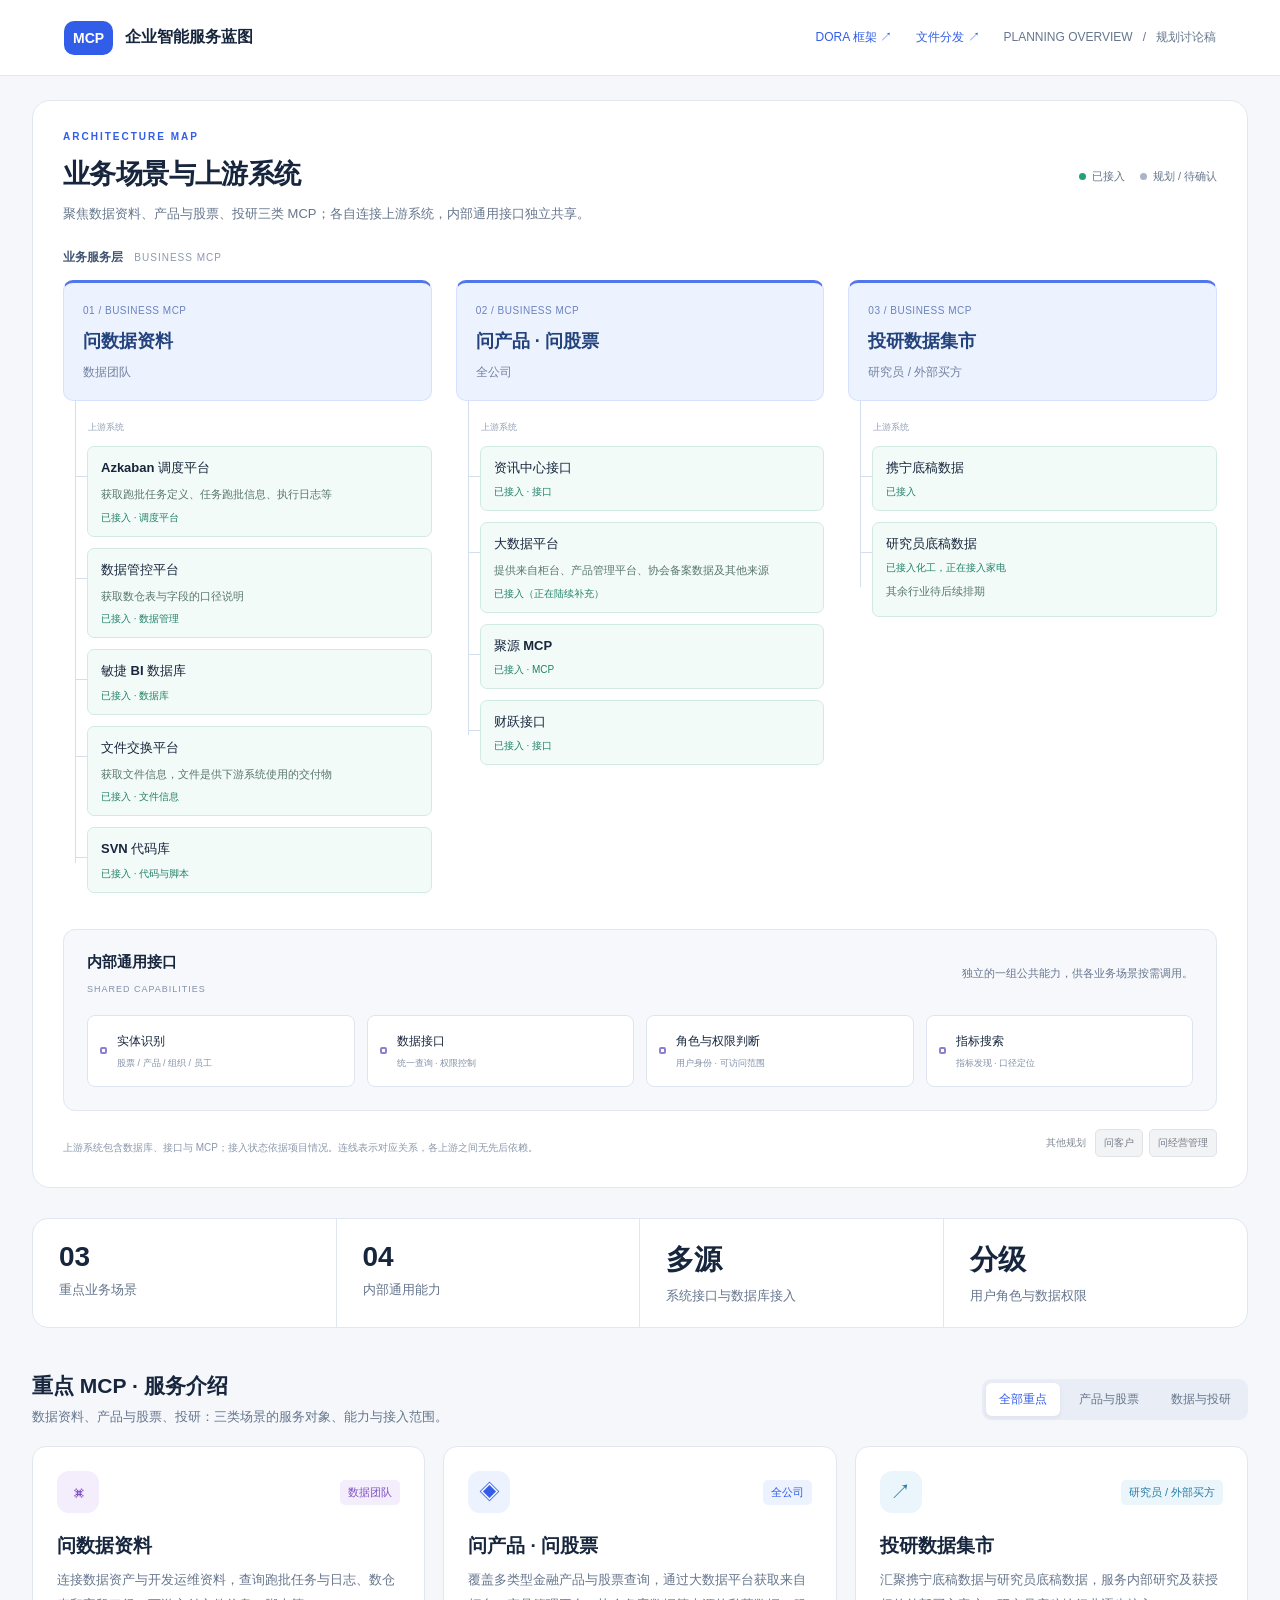
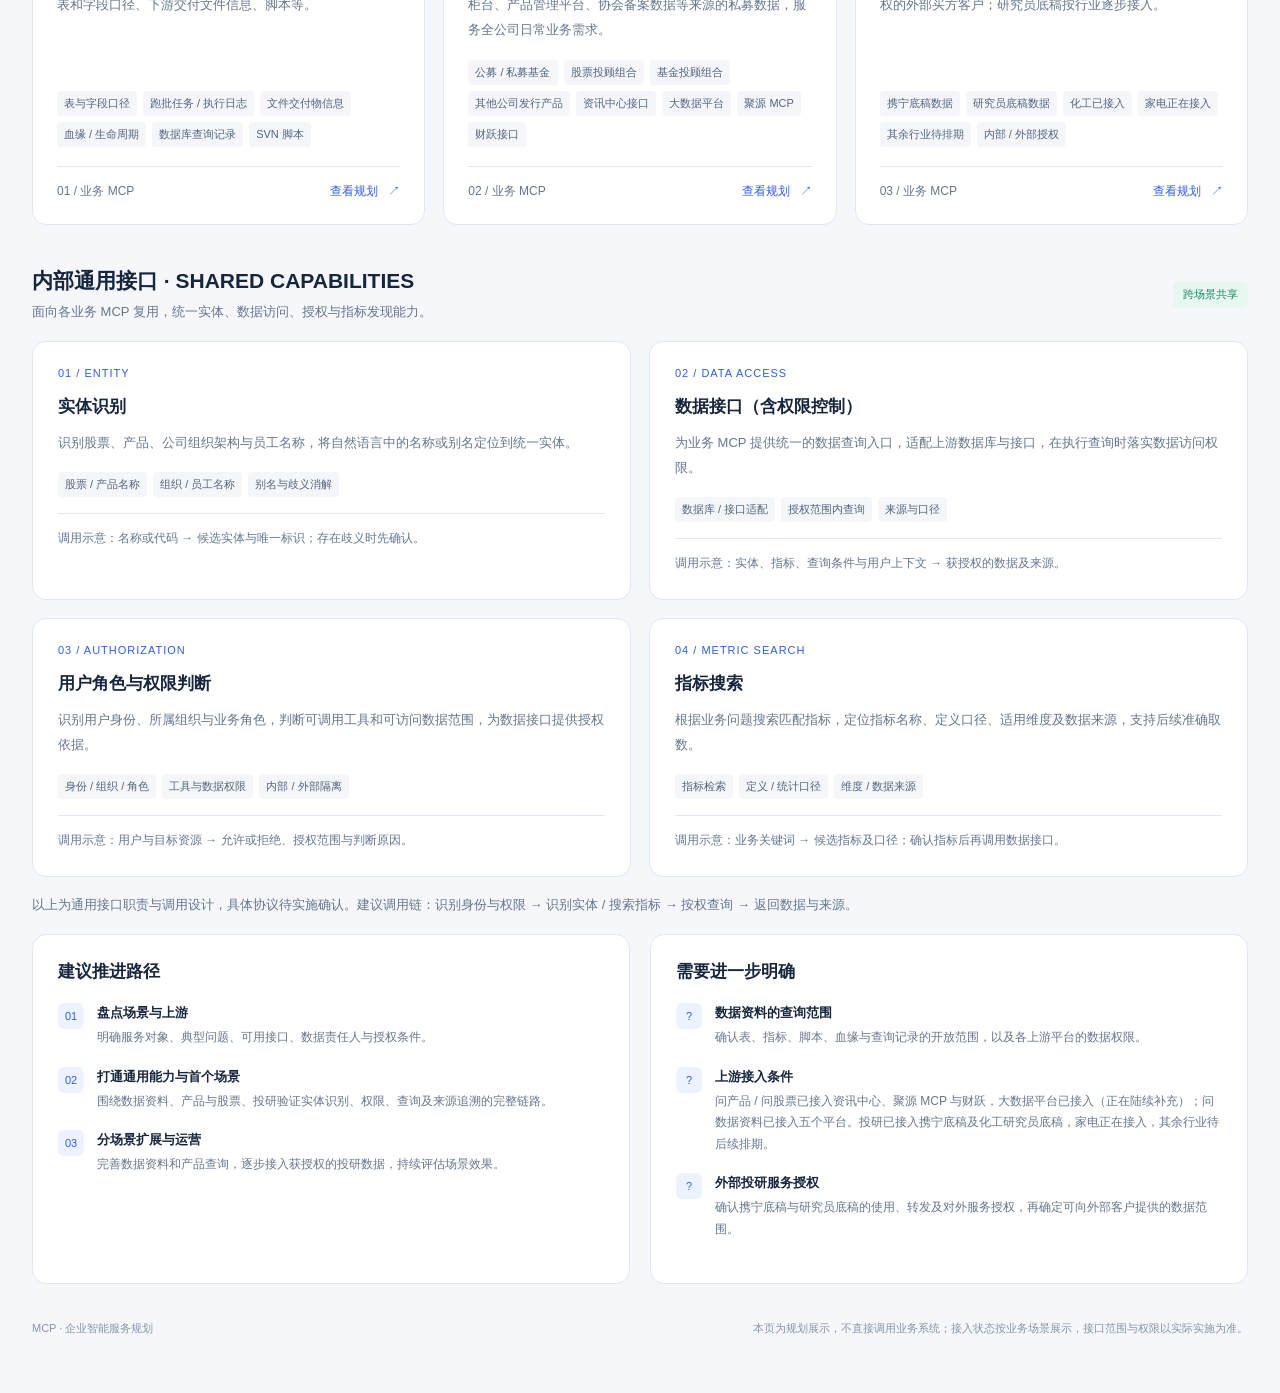
==== commit 5d36b3d2: "Update research market to connected working paper data sources" ====
--- a/index.html
+++ b/index.html
@@ -18,7 +18,7 @@
 <body>
 <header><div class="brand"><span class="mark">MCP</span> 企业智能服务蓝图</div><div class="header-links"><a class="dora-entry" href="dora.html">DORA 框架 ↗</a><a class="dora-entry" href="file-distribution.html">文件分发 ↗</a><span class="edition">PLANNING OVERVIEW &nbsp; / &nbsp; 规划讨论稿</span></div></header>
 <main>
-<section class="architecture" aria-labelledby="architecture-title"><div class="section-head"><div><div class="eyebrow">ARCHITECTURE MAP</div><h1 id="architecture-title">业务场景与上游系统</h1><p>聚焦数据资料、产品与股票、投研三类 MCP；各自连接上游系统，内部通用接口独立共享。</p></div><div class="arch-legend"><span><i class="live-dot"></i>已接入</span><span><i></i>规划 / 待确认</span></div></div><div class="architecture-label">业务服务层 <small>BUSINESS MCP</small></div><div class="scenario-columns"><article class="scenario-column"><div class="business-box"><span class="business-index">01 / BUSINESS MCP</span><h3>问数据资料</h3><p>数据团队</p></div><div class="stem-caption">上游系统</div><ul class="system-tree"><li class="system-box is-live"><strong>Azkaban 调度平台</strong><span class="system-description">获取跑批任务定义、任务跑批信息、执行日志等</span><small>已接入 · 调度平台</small></li><li class="system-box is-live"><strong>数据管控平台</strong><span class="system-description">获取数仓表与字段的口径说明</span><small>已接入 · 数据管理</small></li><li class="system-box is-live"><strong>敏捷 BI 数据库</strong><small>已接入 · 数据库</small></li><li class="system-box is-live"><strong>文件交换平台</strong><span class="system-description">获取文件信息，文件是供下游系统使用的交付物</span><small>已接入 · 文件信息</small></li><li class="system-box is-live"><strong>SVN 代码库</strong><small>已接入 · 代码与脚本</small></li></ul></article><article class="scenario-column"><div class="business-box"><span class="business-index">02 / BUSINESS MCP</span><h3>问产品 · 问股票</h3><p>全公司</p></div><div class="stem-caption">上游系统</div><ul class="system-tree"><li class="system-box is-live"><strong>资讯中心接口</strong><small>已接入 · 接口</small></li><li class="system-box is-live"><strong>大数据平台</strong><span class="system-description">提供来自柜台、产品管理平台、协会备案数据及其他来源</span><small>已接入（正在陆续补充）</small></li><li class="system-box is-live"><strong>聚源 MCP</strong><small>已接入 · MCP</small></li><li class="system-box is-live"><strong>财跃接口</strong><small>已接入 · 接口</small></li></ul></article><article class="scenario-column"><div class="business-box"><span class="business-index">03 / BUSINESS MCP</span><h3>投研数据集市</h3><p>研究员 / 外部买方</p></div><div class="stem-caption">上游系统</div><ul class="system-tree"><li class="system-box is-planned"><strong>公司外购资讯数据</strong><small>规划中 · 接入与授权待确认</small></li><li class="system-box is-planned"><strong>万得 / 同花顺等终端</strong><small>规划中 · 接入与授权待确认</small></li><li class="system-box is-planned"><strong>研究员观点 / 盈利预测</strong><small>规划中 · 录入接入待确认</small></li></ul></article></div><section class="shared-strip" aria-labelledby="common-heading"><div class="shared-strip-title"><div><h3 id="common-heading">内部通用接口</h3><small>SHARED CAPABILITIES</small></div><p>独立的一组公共能力，供各业务场景按需调用。</p></div><div class="shared-boxes"><div class="shared-box"><span class="shared-dot" aria-hidden="true"></span><div><strong>实体识别</strong><small>股票 / 产品 / 组织 / 员工</small></div></div><div class="shared-box"><span class="shared-dot" aria-hidden="true"></span><div><strong>数据接口</strong><small>统一查询 · 权限控制</small></div></div><div class="shared-box"><span class="shared-dot" aria-hidden="true"></span><div><strong>角色与权限判断</strong><small>用户身份 · 可访问范围</small></div></div><div class="shared-box"><span class="shared-dot" aria-hidden="true"></span><div><strong>指标搜索</strong><small>指标发现 · 口径定位</small></div></div></div></section><div class="architecture-footer"><div class="arch-footnote">上游系统包含数据库、接口与 MCP；接入状态依据项目情况。连线表示对应关系，各上游之间无先后依赖。</div><aside class="secondary-scenarios" aria-label="其他规划场景"><span>其他规划</span><button type="button" data-planned="1">问客户</button><button type="button" data-planned="2">问经营管理</button></aside></div></section>
+<section class="architecture" aria-labelledby="architecture-title"><div class="section-head"><div><div class="eyebrow">ARCHITECTURE MAP</div><h1 id="architecture-title">业务场景与上游系统</h1><p>聚焦数据资料、产品与股票、投研三类 MCP；各自连接上游系统，内部通用接口独立共享。</p></div><div class="arch-legend"><span><i class="live-dot"></i>已接入</span><span><i></i>规划 / 待确认</span></div></div><div class="architecture-label">业务服务层 <small>BUSINESS MCP</small></div><div class="scenario-columns"><article class="scenario-column"><div class="business-box"><span class="business-index">01 / BUSINESS MCP</span><h3>问数据资料</h3><p>数据团队</p></div><div class="stem-caption">上游系统</div><ul class="system-tree"><li class="system-box is-live"><strong>Azkaban 调度平台</strong><span class="system-description">获取跑批任务定义、任务跑批信息、执行日志等</span><small>已接入 · 调度平台</small></li><li class="system-box is-live"><strong>数据管控平台</strong><span class="system-description">获取数仓表与字段的口径说明</span><small>已接入 · 数据管理</small></li><li class="system-box is-live"><strong>敏捷 BI 数据库</strong><small>已接入 · 数据库</small></li><li class="system-box is-live"><strong>文件交换平台</strong><span class="system-description">获取文件信息，文件是供下游系统使用的交付物</span><small>已接入 · 文件信息</small></li><li class="system-box is-live"><strong>SVN 代码库</strong><small>已接入 · 代码与脚本</small></li></ul></article><article class="scenario-column"><div class="business-box"><span class="business-index">02 / BUSINESS MCP</span><h3>问产品 · 问股票</h3><p>全公司</p></div><div class="stem-caption">上游系统</div><ul class="system-tree"><li class="system-box is-live"><strong>资讯中心接口</strong><small>已接入 · 接口</small></li><li class="system-box is-live"><strong>大数据平台</strong><span class="system-description">提供来自柜台、产品管理平台、协会备案数据及其他来源</span><small>已接入（正在陆续补充）</small></li><li class="system-box is-live"><strong>聚源 MCP</strong><small>已接入 · MCP</small></li><li class="system-box is-live"><strong>财跃接口</strong><small>已接入 · 接口</small></li></ul></article><article class="scenario-column"><div class="business-box"><span class="business-index">03 / BUSINESS MCP</span><h3>投研数据集市</h3><p>研究员 / 外部买方</p></div><div class="stem-caption">上游系统</div><ul class="system-tree"><li class="system-box is-live"><strong>携宁底稿数据</strong><small>已接入</small></li><li class="system-box is-live"><strong>研究员底稿数据</strong><small>已接入化工，正在接入家电</small><span class="system-description">其余行业待后续排期</span></li></ul></article></div><section class="shared-strip" aria-labelledby="common-heading"><div class="shared-strip-title"><div><h3 id="common-heading">内部通用接口</h3><small>SHARED CAPABILITIES</small></div><p>独立的一组公共能力，供各业务场景按需调用。</p></div><div class="shared-boxes"><div class="shared-box"><span class="shared-dot" aria-hidden="true"></span><div><strong>实体识别</strong><small>股票 / 产品 / 组织 / 员工</small></div></div><div class="shared-box"><span class="shared-dot" aria-hidden="true"></span><div><strong>数据接口</strong><small>统一查询 · 权限控制</small></div></div><div class="shared-box"><span class="shared-dot" aria-hidden="true"></span><div><strong>角色与权限判断</strong><small>用户身份 · 可访问范围</small></div></div><div class="shared-box"><span class="shared-dot" aria-hidden="true"></span><div><strong>指标搜索</strong><small>指标发现 · 口径定位</small></div></div></div></section><div class="architecture-footer"><div class="arch-footnote">上游系统包含数据库、接口与 MCP；接入状态依据项目情况。连线表示对应关系，各上游之间无先后依赖。</div><aside class="secondary-scenarios" aria-label="其他规划场景"><span>其他规划</span><button type="button" data-planned="1">问客户</button><button type="button" data-planned="2">问经营管理</button></aside></div></section>
 
 <div class="stats"><div class="stat"><strong>03</strong><small>重点业务场景</small></div><div class="stat"><strong>04</strong><small>内部通用能力</small></div><div class="stat"><strong>多源</strong><small>系统接口与数据库接入</small></div><div class="stat"><strong>分级</strong><small>用户角色与数据权限</small></div></div>
 <section aria-labelledby="business-title"><div class="section-head"><div><h2 id="business-title">重点 MCP · 服务介绍</h2><p>数据资料、产品与股票、投研：三类场景的服务对象、能力与接入范围。</p></div><div class="tabs" role="group" aria-label="按服务对象筛选"><button class="active" data-filter="全部" aria-pressed="true">全部重点</button><button data-filter="产品与股票" aria-pressed="false">产品与股票</button><button data-filter="数据与投研" aria-pressed="false">数据与投研</button></div></div><div class="grid" id="cards" aria-live="polite"></div></section>
@@ -28,7 +28,7 @@
 <article class="panel"><span class="cap-index">03 / AUTHORIZATION</span><h3>用户角色与权限判断</h3><p>识别用户身份、所属组织与业务角色，判断可调用工具和可访问数据范围，为数据接口提供授权依据。</p><div class="chips"><span class="chip">身份 / 组织 / 角色</span><span class="chip">工具与数据权限</span><span class="chip">内部 / 外部隔离</span></div><div class="cap-example">调用示意：用户与目标资源 → 允许或拒绝、授权范围与判断原因。</div></article>
 <article class="panel"><span class="cap-index">04 / METRIC SEARCH</span><h3>指标搜索</h3><p>根据业务问题搜索匹配指标，定位指标名称、定义口径、适用维度及数据来源，支持后续准确取数。</p><div class="chips"><span class="chip">指标检索</span><span class="chip">定义 / 统计口径</span><span class="chip">维度 / 数据来源</span></div><div class="cap-example">调用示意：业务关键词 → 候选指标及口径；确认指标后再调用数据接口。</div></article>
 </div><p class="shared-note">以上为通用接口职责与调用设计，具体协议待实施确认。建议调用链：识别身份与权限 → 识别实体 / 搜索指标 → 按权查询 → 返回数据与来源。</p></section>
-<div class="bottom"><section class="panel"><h3>建议推进路径</h3><div class="step"><span class="num">01</span><div><strong>盘点场景与上游</strong><p>明确服务对象、典型问题、可用接口、数据责任人与授权条件。</p></div></div><div class="step"><span class="num">02</span><div><strong>打通通用能力与首个场景</strong><p>围绕数据资料、产品与股票、投研验证实体识别、权限、查询及来源追溯的完整链路。</p></div></div><div class="step"><span class="num">03</span><div><strong>分场景扩展与运营</strong><p>完善数据资料和产品查询，逐步接入获授权的投研数据，持续评估场景效果。</p></div></div></section><section class="panel"><h3>需要进一步明确</h3><div class="step"><span class="num">?</span><div><strong>数据资料的查询范围</strong><p>确认表、指标、脚本、血缘与查询记录的开放范围，以及各上游平台的数据权限。</p></div></div><div class="step"><span class="num">?</span><div><strong>上游接入条件</strong><p>问产品 / 问股票已接入资讯中心、聚源 MCP 与财跃，大数据平台已接入（正在陆续补充）；问数据资料已接入五个平台。投研场景需进一步确认数据来源、授权范围与接入条件。</p></div></div><div class="step"><span class="num">?</span><div><strong>外部投研服务授权</strong><p>确认外购资讯与终端数据的使用、转发及对外服务许可，再确定可提供的数据范围。</p></div></div></section></div>
+<div class="bottom"><section class="panel"><h3>建议推进路径</h3><div class="step"><span class="num">01</span><div><strong>盘点场景与上游</strong><p>明确服务对象、典型问题、可用接口、数据责任人与授权条件。</p></div></div><div class="step"><span class="num">02</span><div><strong>打通通用能力与首个场景</strong><p>围绕数据资料、产品与股票、投研验证实体识别、权限、查询及来源追溯的完整链路。</p></div></div><div class="step"><span class="num">03</span><div><strong>分场景扩展与运营</strong><p>完善数据资料和产品查询，逐步接入获授权的投研数据，持续评估场景效果。</p></div></div></section><section class="panel"><h3>需要进一步明确</h3><div class="step"><span class="num">?</span><div><strong>数据资料的查询范围</strong><p>确认表、指标、脚本、血缘与查询记录的开放范围，以及各上游平台的数据权限。</p></div></div><div class="step"><span class="num">?</span><div><strong>上游接入条件</strong><p>问产品 / 问股票已接入资讯中心、聚源 MCP 与财跃，大数据平台已接入（正在陆续补充）；问数据资料已接入五个平台。投研已接入携宁底稿及化工研究员底稿，家电正在接入，其余行业待后续排期。</p></div></div><div class="step"><span class="num">?</span><div><strong>外部投研服务授权</strong><p>确认携宁底稿与研究员底稿的使用、转发及对外服务授权，再确定可向外部客户提供的数据范围。</p></div></div></section></div>
 <footer><span>MCP · 企业智能服务规划</span><span>本页为规划展示，不直接调用业务系统；接入状态按业务场景展示，接口范围与权限以实际实施为准。</span></footer>
 </main>
 <dialog id="modal" aria-labelledby="modal-title"><button class="close" aria-label="关闭详情">×</button><h2 id="modal-title"></h2><div id="modal-body"></div></dialog>
@@ -38,7 +38,7 @@
 {title:'问客户',icon:'◎',tag:'投顾 · 待讨论',group:'业务与管理',accent:'#aa7b27',tint:'#fff6e5',desc:'面向投顾的客户问答场景。具体需求、客户数据范围与服务边界仍需进一步讨论。',chips:['服务投顾','场景待确认','客户权限范围'],upstream:'当前暂无上游系统接入。业务范围、客户相关系统、可用接口或数据库及数据责任人待讨论确认。',example:'暂不预设客户分析能力，先收集投顾高频问题。',boundary:'需明确投顾与客户的授权关系、敏感字段及适用的数据使用规则。'},
 {title:'问经营管理情况',icon:'▥',tag:'总部 / 分公司领导',group:'业务与管理',accent:'#168377',tint:'#eaf8f4',desc:'面向总部及分公司领导，以统一指标与口径查询经营管理信息，支持管理层获取所需数据。',chips:['总部领导','分公司领导','经营指标','指标口径'],upstream:'经营管理相关系统接口、数据库或数据仓库；具体清单待盘点。',example:'“查询指定期间的经营指标，并说明统计口径。”',boundary:'需区分总部与分公司可见范围，明确指标定义、统计周期与更新频率。'},
 {title:'问数据资料',icon:'⌘',tag:'数据团队',group:'数据与投研',accent:'#8054c5',tint:'#f3edfc',desc:'连接数据资产与开发运维资料，查询跑批任务与日志、数仓表和字段口径、下游交付文件信息、脚本等。',chips:['表与字段口径','跑批任务 / 执行日志','文件交付物信息','血缘 / 生命周期','数据库查询记录','SVN 脚本'],upstream:'当前已接入 Azkaban 调度平台、数据管控平台、敏捷 BI 数据库、文件交换平台和 SVN 代码库。Azkaban 用于获取跑批任务定义、任务跑批信息、执行日志等；数据管控平台用于获取数仓表与字段的口径说明；文件交换平台用于获取文件信息，文件是给下游系统的交付物；SVN 提供代码与脚本。各系统实际开放的数据与接口范围以授权为准。',example:'“这张表从哪里来？”“某项指标对应哪些脚本和调度任务？”',boundary:'资料检索遵循原有访问权限；查询记录需控制敏感 SQL、参数与个人信息的可见范围。'},
-{title:'投研数据集市',icon:'↗',tag:'研究员 / 外部买方',group:'数据与投研',accent:'#287ca4',tint:'#ebf6fc',desc:'汇聚外购资讯、金融终端数据与研究员手工录入内容，服务内部研究及获授权的外部买方客户。',chips:['公司外购资讯','万得 / 同花顺','研究员观点','盈利预测','内部 / 外部授权'],upstream:'公司外购资讯数据、万得 / 同花顺等终端数据，以及研究员观点和盈利预测等手工录入数据。',example:'“检索某公司的研究观点与盈利预测，并标注来源及时间。”',boundary:'区分内部与外部数据集；外购与终端数据须先确认许可，观点与预测需保留作者、日期和版本。'}
+{title:'投研数据集市',icon:'↗',tag:'研究员 / 外部买方',group:'数据与投研',accent:'#287ca4',tint:'#ebf6fc',desc:'汇聚携宁底稿数据与研究员底稿数据，服务内部研究及获授权的外部买方客户；研究员底稿按行业逐步接入。',chips:['携宁底稿数据','研究员底稿数据','化工已接入','家电正在接入','其余行业待排期','内部 / 外部授权'],upstream:'携宁底稿数据已接入；研究员底稿数据已接入化工，正在接入家电，其余行业待后续排期。',example:'“检索某公司的底稿数据，并标注来源及时间。”',boundary:'区分内部与外部可见范围；底稿数据的来源、时间与版本需可追溯，向外部客户提供的数据范围以授权为准。'}
 ];
 const cards=document.querySelector('#cards'),modal=document.querySelector('#modal');
 function showService(s){document.querySelector('#modal-title').textContent=s.title;document.querySelector('#modal-body').innerHTML=`<p>${s.desc}</p><h3>服务对象</h3><p>${s.tag}</p><h3>上游接入</h3><p>${s.upstream}</p><h3>示例问题 · 规划示意</h3><p>${s.example}</p><h3>边界与待确认事项</h3><p>${s.boundary}</p>`;modal.showModal()}
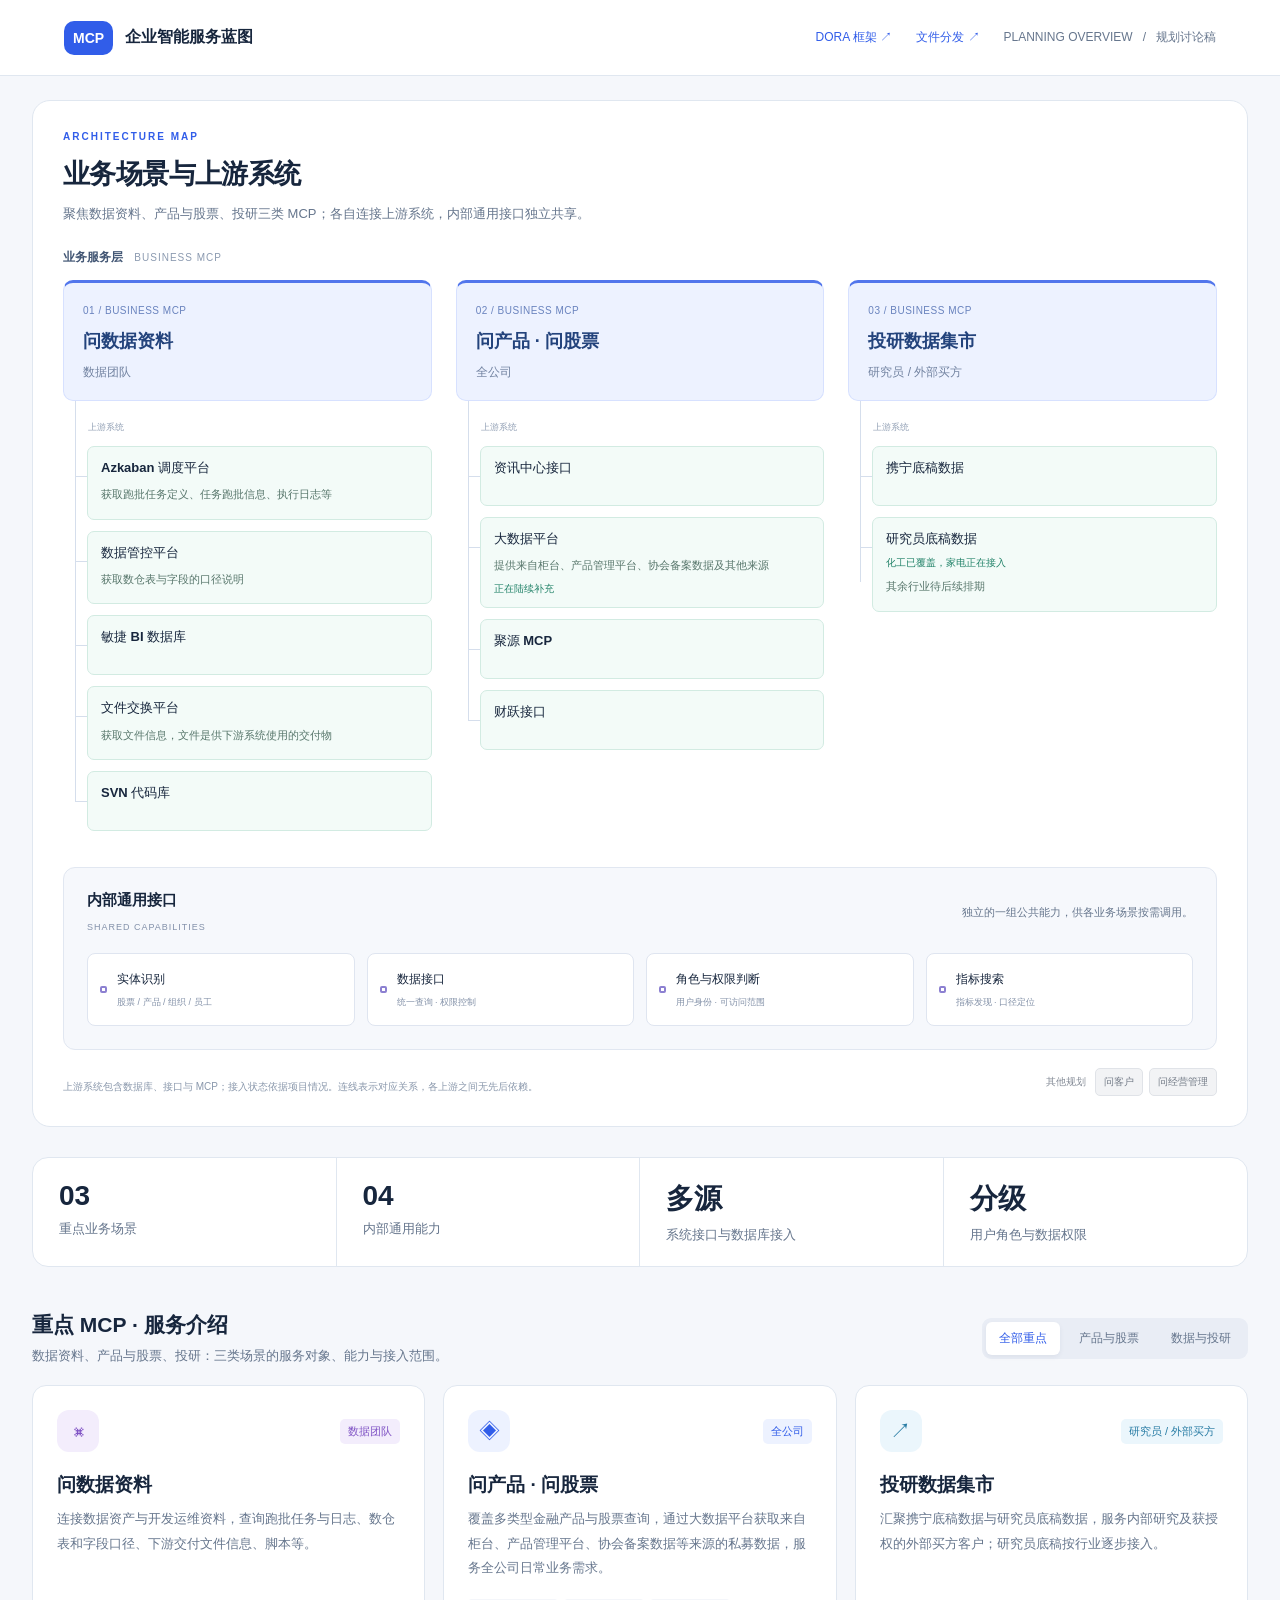
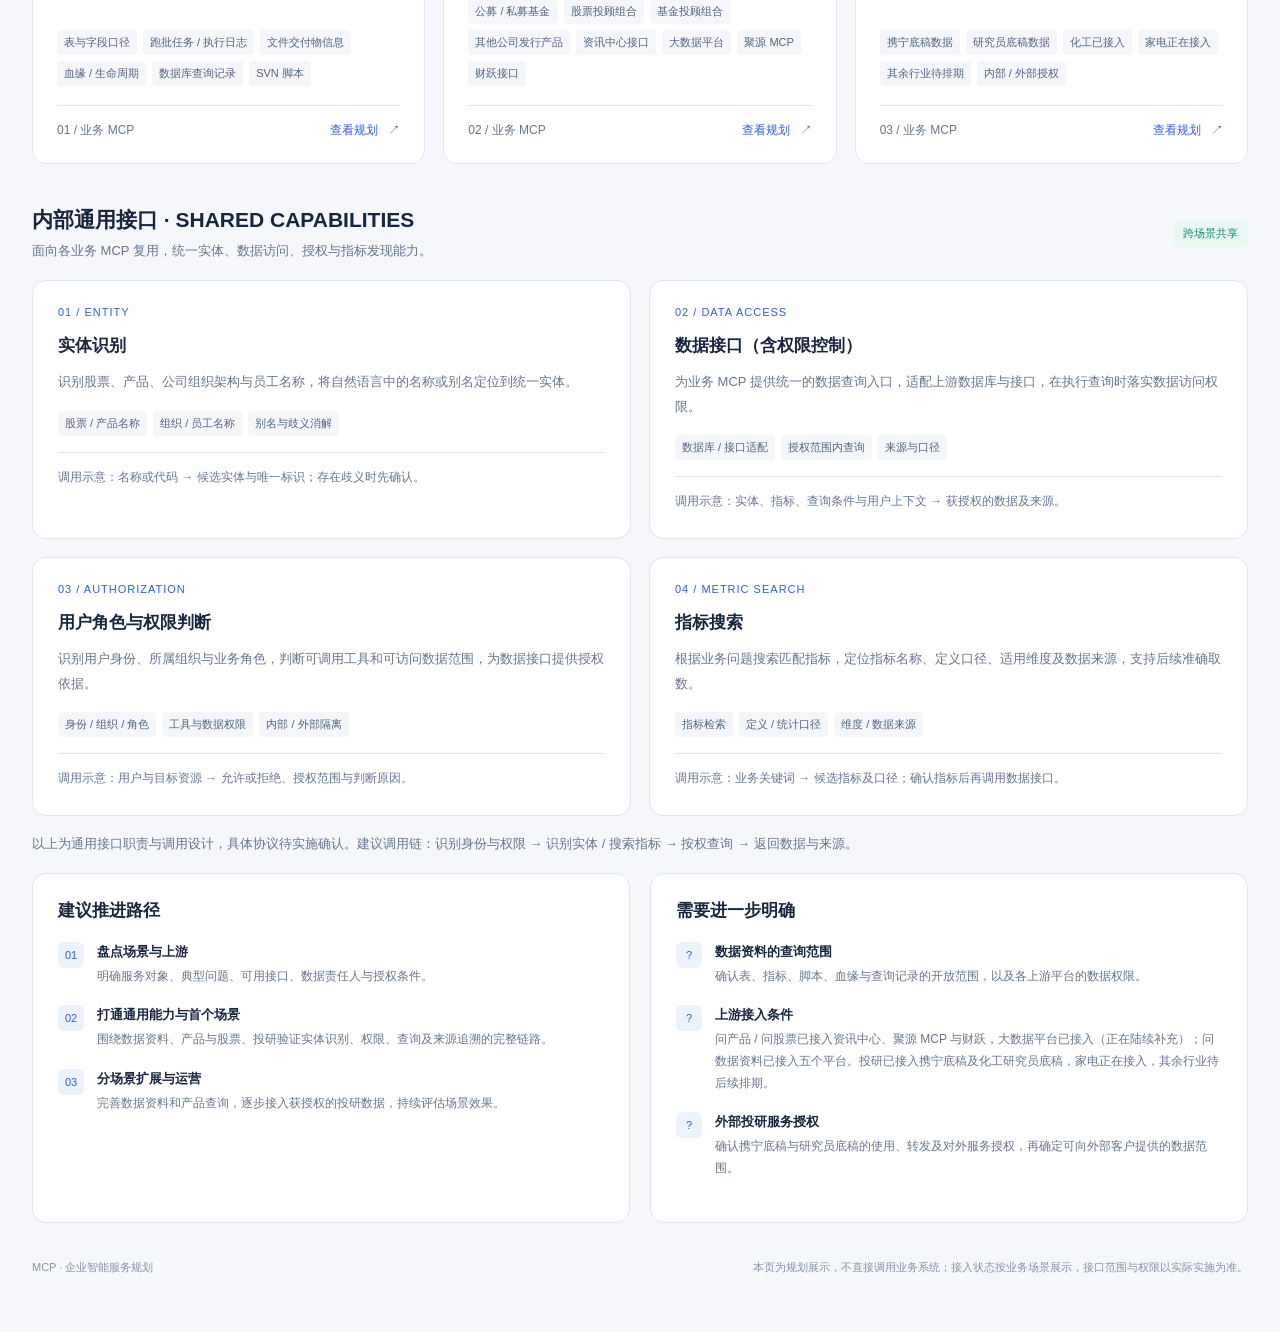
==== commit c46581d8: "Remove repetitive connected status labels from architecture" ====
--- a/index.html
+++ b/index.html
@@ -18,7 +18,7 @@
 <body>
 <header><div class="brand"><span class="mark">MCP</span> 企业智能服务蓝图</div><div class="header-links"><a class="dora-entry" href="dora.html">DORA 框架 ↗</a><a class="dora-entry" href="file-distribution.html">文件分发 ↗</a><span class="edition">PLANNING OVERVIEW &nbsp; / &nbsp; 规划讨论稿</span></div></header>
 <main>
-<section class="architecture" aria-labelledby="architecture-title"><div class="section-head"><div><div class="eyebrow">ARCHITECTURE MAP</div><h1 id="architecture-title">业务场景与上游系统</h1><p>聚焦数据资料、产品与股票、投研三类 MCP；各自连接上游系统，内部通用接口独立共享。</p></div><div class="arch-legend"><span><i class="live-dot"></i>已接入</span><span><i></i>规划 / 待确认</span></div></div><div class="architecture-label">业务服务层 <small>BUSINESS MCP</small></div><div class="scenario-columns"><article class="scenario-column"><div class="business-box"><span class="business-index">01 / BUSINESS MCP</span><h3>问数据资料</h3><p>数据团队</p></div><div class="stem-caption">上游系统</div><ul class="system-tree"><li class="system-box is-live"><strong>Azkaban 调度平台</strong><span class="system-description">获取跑批任务定义、任务跑批信息、执行日志等</span><small>已接入 · 调度平台</small></li><li class="system-box is-live"><strong>数据管控平台</strong><span class="system-description">获取数仓表与字段的口径说明</span><small>已接入 · 数据管理</small></li><li class="system-box is-live"><strong>敏捷 BI 数据库</strong><small>已接入 · 数据库</small></li><li class="system-box is-live"><strong>文件交换平台</strong><span class="system-description">获取文件信息，文件是供下游系统使用的交付物</span><small>已接入 · 文件信息</small></li><li class="system-box is-live"><strong>SVN 代码库</strong><small>已接入 · 代码与脚本</small></li></ul></article><article class="scenario-column"><div class="business-box"><span class="business-index">02 / BUSINESS MCP</span><h3>问产品 · 问股票</h3><p>全公司</p></div><div class="stem-caption">上游系统</div><ul class="system-tree"><li class="system-box is-live"><strong>资讯中心接口</strong><small>已接入 · 接口</small></li><li class="system-box is-live"><strong>大数据平台</strong><span class="system-description">提供来自柜台、产品管理平台、协会备案数据及其他来源</span><small>已接入（正在陆续补充）</small></li><li class="system-box is-live"><strong>聚源 MCP</strong><small>已接入 · MCP</small></li><li class="system-box is-live"><strong>财跃接口</strong><small>已接入 · 接口</small></li></ul></article><article class="scenario-column"><div class="business-box"><span class="business-index">03 / BUSINESS MCP</span><h3>投研数据集市</h3><p>研究员 / 外部买方</p></div><div class="stem-caption">上游系统</div><ul class="system-tree"><li class="system-box is-live"><strong>携宁底稿数据</strong><small>已接入</small></li><li class="system-box is-live"><strong>研究员底稿数据</strong><small>已接入化工，正在接入家电</small><span class="system-description">其余行业待后续排期</span></li></ul></article></div><section class="shared-strip" aria-labelledby="common-heading"><div class="shared-strip-title"><div><h3 id="common-heading">内部通用接口</h3><small>SHARED CAPABILITIES</small></div><p>独立的一组公共能力，供各业务场景按需调用。</p></div><div class="shared-boxes"><div class="shared-box"><span class="shared-dot" aria-hidden="true"></span><div><strong>实体识别</strong><small>股票 / 产品 / 组织 / 员工</small></div></div><div class="shared-box"><span class="shared-dot" aria-hidden="true"></span><div><strong>数据接口</strong><small>统一查询 · 权限控制</small></div></div><div class="shared-box"><span class="shared-dot" aria-hidden="true"></span><div><strong>角色与权限判断</strong><small>用户身份 · 可访问范围</small></div></div><div class="shared-box"><span class="shared-dot" aria-hidden="true"></span><div><strong>指标搜索</strong><small>指标发现 · 口径定位</small></div></div></div></section><div class="architecture-footer"><div class="arch-footnote">上游系统包含数据库、接口与 MCP；接入状态依据项目情况。连线表示对应关系，各上游之间无先后依赖。</div><aside class="secondary-scenarios" aria-label="其他规划场景"><span>其他规划</span><button type="button" data-planned="1">问客户</button><button type="button" data-planned="2">问经营管理</button></aside></div></section>
+<section class="architecture" aria-labelledby="architecture-title"><div class="section-head"><div><div class="eyebrow">ARCHITECTURE MAP</div><h1 id="architecture-title">业务场景与上游系统</h1><p>聚焦数据资料、产品与股票、投研三类 MCP；各自连接上游系统，内部通用接口独立共享。</p></div></div><div class="architecture-label">业务服务层 <small>BUSINESS MCP</small></div><div class="scenario-columns"><article class="scenario-column"><div class="business-box"><span class="business-index">01 / BUSINESS MCP</span><h3>问数据资料</h3><p>数据团队</p></div><div class="stem-caption">上游系统</div><ul class="system-tree"><li class="system-box is-live"><strong>Azkaban 调度平台</strong><span class="system-description">获取跑批任务定义、任务跑批信息、执行日志等</span></li><li class="system-box is-live"><strong>数据管控平台</strong><span class="system-description">获取数仓表与字段的口径说明</span></li><li class="system-box is-live"><strong>敏捷 BI 数据库</strong></li><li class="system-box is-live"><strong>文件交换平台</strong><span class="system-description">获取文件信息，文件是供下游系统使用的交付物</span></li><li class="system-box is-live"><strong>SVN 代码库</strong></li></ul></article><article class="scenario-column"><div class="business-box"><span class="business-index">02 / BUSINESS MCP</span><h3>问产品 · 问股票</h3><p>全公司</p></div><div class="stem-caption">上游系统</div><ul class="system-tree"><li class="system-box is-live"><strong>资讯中心接口</strong></li><li class="system-box is-live"><strong>大数据平台</strong><span class="system-description">提供来自柜台、产品管理平台、协会备案数据及其他来源</span><small>正在陆续补充</small></li><li class="system-box is-live"><strong>聚源 MCP</strong></li><li class="system-box is-live"><strong>财跃接口</strong></li></ul></article><article class="scenario-column"><div class="business-box"><span class="business-index">03 / BUSINESS MCP</span><h3>投研数据集市</h3><p>研究员 / 外部买方</p></div><div class="stem-caption">上游系统</div><ul class="system-tree"><li class="system-box is-live"><strong>携宁底稿数据</strong></li><li class="system-box is-live"><strong>研究员底稿数据</strong><small>化工已覆盖，家电正在接入</small><span class="system-description">其余行业待后续排期</span></li></ul></article></div><section class="shared-strip" aria-labelledby="common-heading"><div class="shared-strip-title"><div><h3 id="common-heading">内部通用接口</h3><small>SHARED CAPABILITIES</small></div><p>独立的一组公共能力，供各业务场景按需调用。</p></div><div class="shared-boxes"><div class="shared-box"><span class="shared-dot" aria-hidden="true"></span><div><strong>实体识别</strong><small>股票 / 产品 / 组织 / 员工</small></div></div><div class="shared-box"><span class="shared-dot" aria-hidden="true"></span><div><strong>数据接口</strong><small>统一查询 · 权限控制</small></div></div><div class="shared-box"><span class="shared-dot" aria-hidden="true"></span><div><strong>角色与权限判断</strong><small>用户身份 · 可访问范围</small></div></div><div class="shared-box"><span class="shared-dot" aria-hidden="true"></span><div><strong>指标搜索</strong><small>指标发现 · 口径定位</small></div></div></div></section><div class="architecture-footer"><div class="arch-footnote">上游系统包含数据库、接口与 MCP；接入状态依据项目情况。连线表示对应关系，各上游之间无先后依赖。</div><aside class="secondary-scenarios" aria-label="其他规划场景"><span>其他规划</span><button type="button" data-planned="1">问客户</button><button type="button" data-planned="2">问经营管理</button></aside></div></section>
 
 <div class="stats"><div class="stat"><strong>03</strong><small>重点业务场景</small></div><div class="stat"><strong>04</strong><small>内部通用能力</small></div><div class="stat"><strong>多源</strong><small>系统接口与数据库接入</small></div><div class="stat"><strong>分级</strong><small>用户角色与数据权限</small></div></div>
 <section aria-labelledby="business-title"><div class="section-head"><div><h2 id="business-title">重点 MCP · 服务介绍</h2><p>数据资料、产品与股票、投研：三类场景的服务对象、能力与接入范围。</p></div><div class="tabs" role="group" aria-label="按服务对象筛选"><button class="active" data-filter="全部" aria-pressed="true">全部重点</button><button data-filter="产品与股票" aria-pressed="false">产品与股票</button><button data-filter="数据与投研" aria-pressed="false">数据与投研</button></div></div><div class="grid" id="cards" aria-live="polite"></div></section>
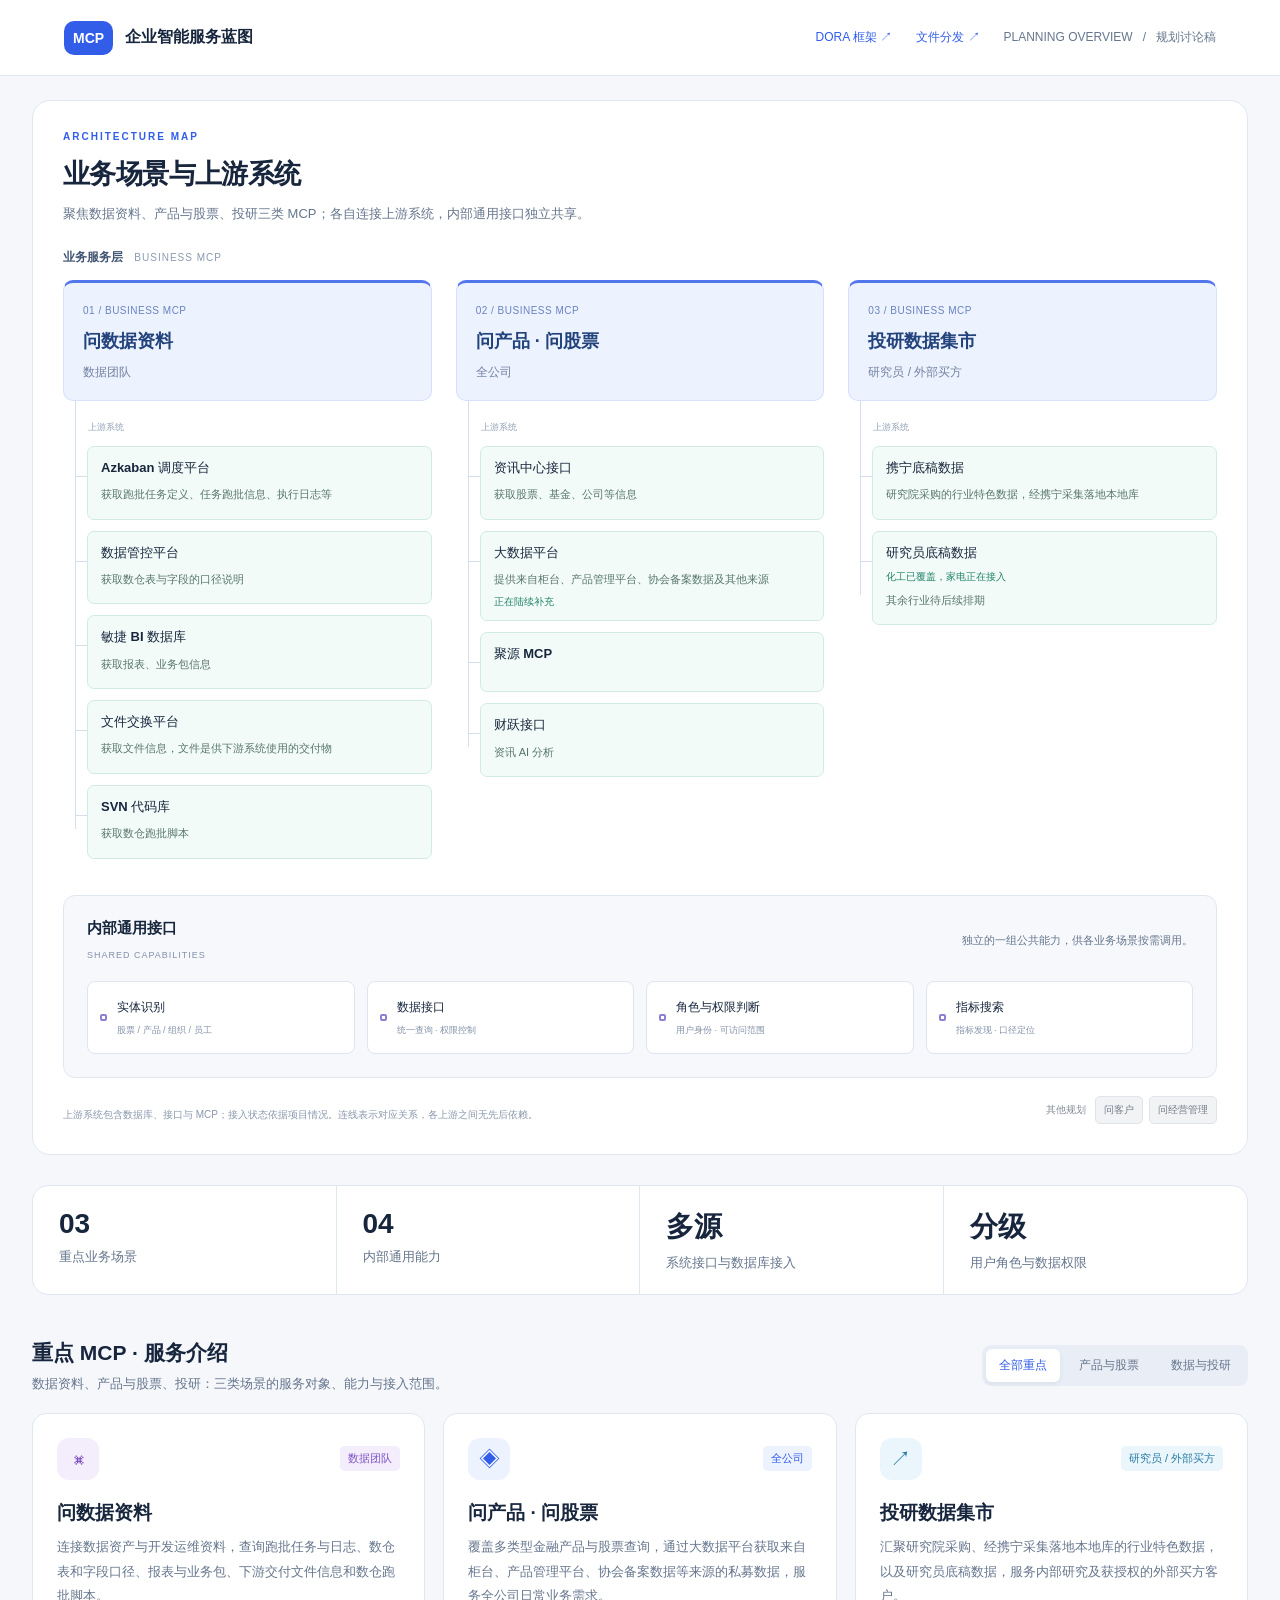
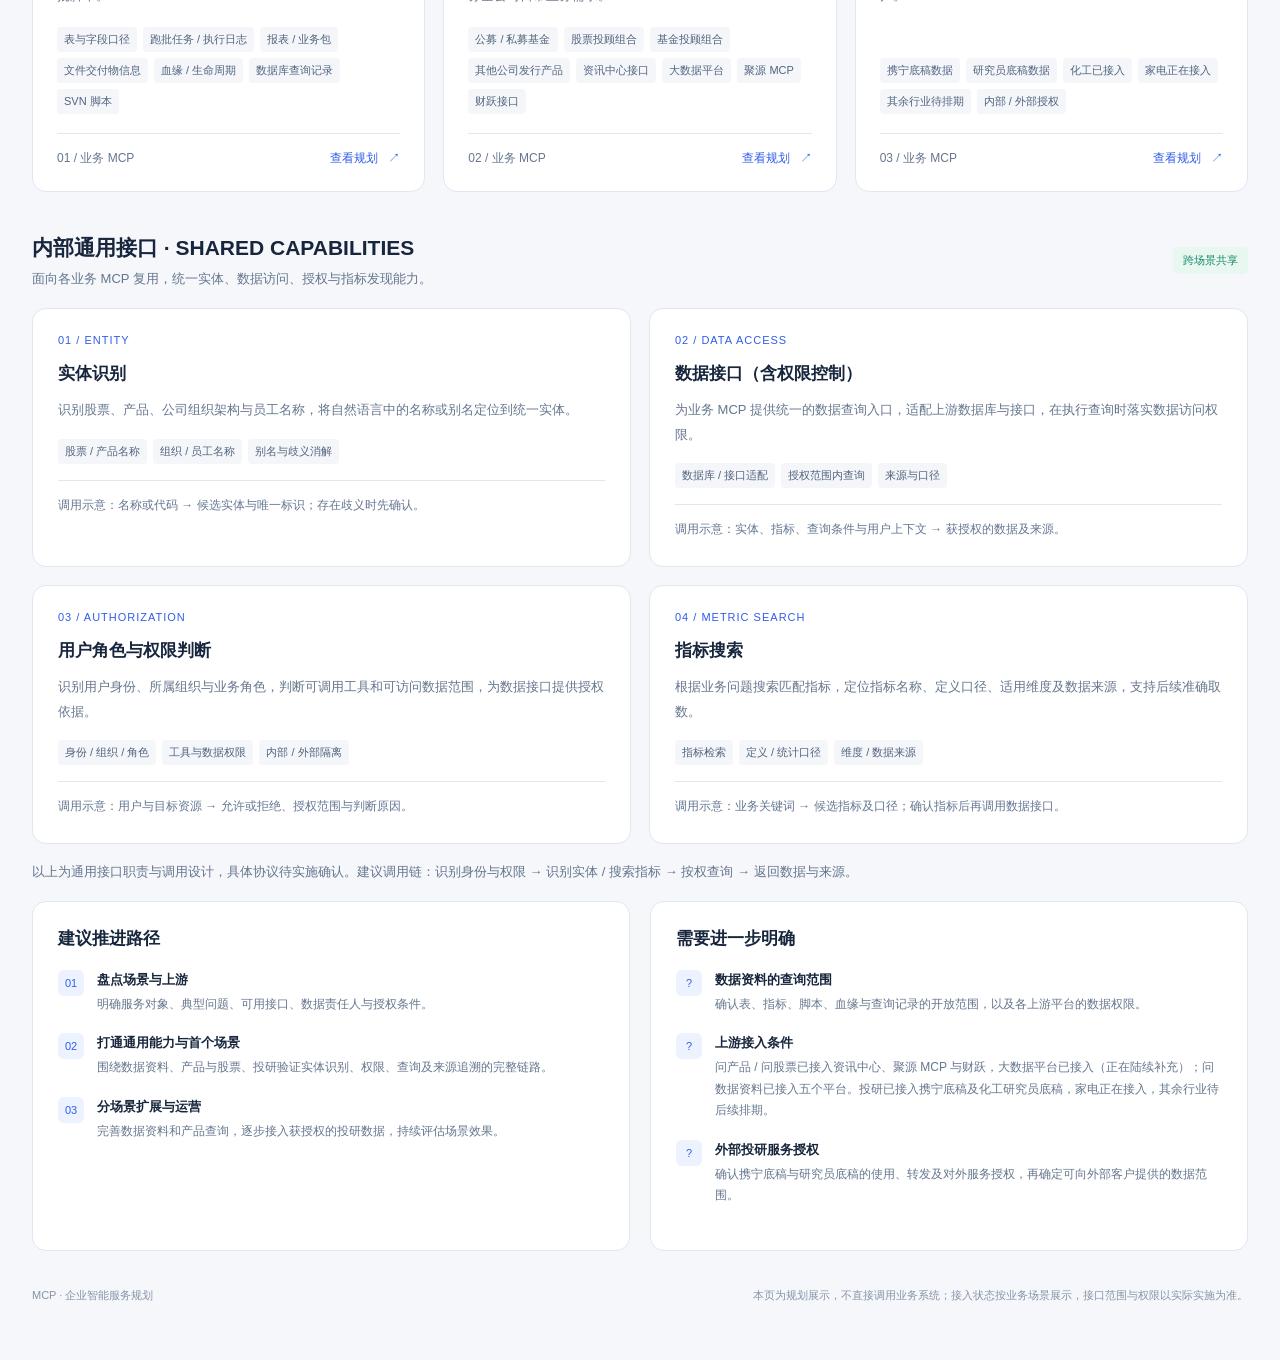
==== commit b546cbee: "Describe BI, SVN, finance and research upstream capabilities" ====
--- a/index.html
+++ b/index.html
@@ -18,7 +18,7 @@
 <body>
 <header><div class="brand"><span class="mark">MCP</span> 企业智能服务蓝图</div><div class="header-links"><a class="dora-entry" href="dora.html">DORA 框架 ↗</a><a class="dora-entry" href="file-distribution.html">文件分发 ↗</a><span class="edition">PLANNING OVERVIEW &nbsp; / &nbsp; 规划讨论稿</span></div></header>
 <main>
-<section class="architecture" aria-labelledby="architecture-title"><div class="section-head"><div><div class="eyebrow">ARCHITECTURE MAP</div><h1 id="architecture-title">业务场景与上游系统</h1><p>聚焦数据资料、产品与股票、投研三类 MCP；各自连接上游系统，内部通用接口独立共享。</p></div></div><div class="architecture-label">业务服务层 <small>BUSINESS MCP</small></div><div class="scenario-columns"><article class="scenario-column"><div class="business-box"><span class="business-index">01 / BUSINESS MCP</span><h3>问数据资料</h3><p>数据团队</p></div><div class="stem-caption">上游系统</div><ul class="system-tree"><li class="system-box is-live"><strong>Azkaban 调度平台</strong><span class="system-description">获取跑批任务定义、任务跑批信息、执行日志等</span></li><li class="system-box is-live"><strong>数据管控平台</strong><span class="system-description">获取数仓表与字段的口径说明</span></li><li class="system-box is-live"><strong>敏捷 BI 数据库</strong></li><li class="system-box is-live"><strong>文件交换平台</strong><span class="system-description">获取文件信息，文件是供下游系统使用的交付物</span></li><li class="system-box is-live"><strong>SVN 代码库</strong></li></ul></article><article class="scenario-column"><div class="business-box"><span class="business-index">02 / BUSINESS MCP</span><h3>问产品 · 问股票</h3><p>全公司</p></div><div class="stem-caption">上游系统</div><ul class="system-tree"><li class="system-box is-live"><strong>资讯中心接口</strong></li><li class="system-box is-live"><strong>大数据平台</strong><span class="system-description">提供来自柜台、产品管理平台、协会备案数据及其他来源</span><small>正在陆续补充</small></li><li class="system-box is-live"><strong>聚源 MCP</strong></li><li class="system-box is-live"><strong>财跃接口</strong></li></ul></article><article class="scenario-column"><div class="business-box"><span class="business-index">03 / BUSINESS MCP</span><h3>投研数据集市</h3><p>研究员 / 外部买方</p></div><div class="stem-caption">上游系统</div><ul class="system-tree"><li class="system-box is-live"><strong>携宁底稿数据</strong></li><li class="system-box is-live"><strong>研究员底稿数据</strong><small>化工已覆盖，家电正在接入</small><span class="system-description">其余行业待后续排期</span></li></ul></article></div><section class="shared-strip" aria-labelledby="common-heading"><div class="shared-strip-title"><div><h3 id="common-heading">内部通用接口</h3><small>SHARED CAPABILITIES</small></div><p>独立的一组公共能力，供各业务场景按需调用。</p></div><div class="shared-boxes"><div class="shared-box"><span class="shared-dot" aria-hidden="true"></span><div><strong>实体识别</strong><small>股票 / 产品 / 组织 / 员工</small></div></div><div class="shared-box"><span class="shared-dot" aria-hidden="true"></span><div><strong>数据接口</strong><small>统一查询 · 权限控制</small></div></div><div class="shared-box"><span class="shared-dot" aria-hidden="true"></span><div><strong>角色与权限判断</strong><small>用户身份 · 可访问范围</small></div></div><div class="shared-box"><span class="shared-dot" aria-hidden="true"></span><div><strong>指标搜索</strong><small>指标发现 · 口径定位</small></div></div></div></section><div class="architecture-footer"><div class="arch-footnote">上游系统包含数据库、接口与 MCP；接入状态依据项目情况。连线表示对应关系，各上游之间无先后依赖。</div><aside class="secondary-scenarios" aria-label="其他规划场景"><span>其他规划</span><button type="button" data-planned="1">问客户</button><button type="button" data-planned="2">问经营管理</button></aside></div></section>
+<section class="architecture" aria-labelledby="architecture-title"><div class="section-head"><div><div class="eyebrow">ARCHITECTURE MAP</div><h1 id="architecture-title">业务场景与上游系统</h1><p>聚焦数据资料、产品与股票、投研三类 MCP；各自连接上游系统，内部通用接口独立共享。</p></div></div><div class="architecture-label">业务服务层 <small>BUSINESS MCP</small></div><div class="scenario-columns"><article class="scenario-column"><div class="business-box"><span class="business-index">01 / BUSINESS MCP</span><h3>问数据资料</h3><p>数据团队</p></div><div class="stem-caption">上游系统</div><ul class="system-tree"><li class="system-box is-live"><strong>Azkaban 调度平台</strong><span class="system-description">获取跑批任务定义、任务跑批信息、执行日志等</span></li><li class="system-box is-live"><strong>数据管控平台</strong><span class="system-description">获取数仓表与字段的口径说明</span></li><li class="system-box is-live"><strong>敏捷 BI 数据库</strong><span class="system-description">获取报表、业务包信息</span></li><li class="system-box is-live"><strong>文件交换平台</strong><span class="system-description">获取文件信息，文件是供下游系统使用的交付物</span></li><li class="system-box is-live"><strong>SVN 代码库</strong><span class="system-description">获取数仓跑批脚本</span></li></ul></article><article class="scenario-column"><div class="business-box"><span class="business-index">02 / BUSINESS MCP</span><h3>问产品 · 问股票</h3><p>全公司</p></div><div class="stem-caption">上游系统</div><ul class="system-tree"><li class="system-box is-live"><strong>资讯中心接口</strong><span class="system-description">获取股票、基金、公司等信息</span></li><li class="system-box is-live"><strong>大数据平台</strong><span class="system-description">提供来自柜台、产品管理平台、协会备案数据及其他来源</span><small>正在陆续补充</small></li><li class="system-box is-live"><strong>聚源 MCP</strong></li><li class="system-box is-live"><strong>财跃接口</strong><span class="system-description">资讯 AI 分析</span></li></ul></article><article class="scenario-column"><div class="business-box"><span class="business-index">03 / BUSINESS MCP</span><h3>投研数据集市</h3><p>研究员 / 外部买方</p></div><div class="stem-caption">上游系统</div><ul class="system-tree"><li class="system-box is-live"><strong>携宁底稿数据</strong><span class="system-description">研究院采购的行业特色数据，经携宁采集落地本地库</span></li><li class="system-box is-live"><strong>研究员底稿数据</strong><small>化工已覆盖，家电正在接入</small><span class="system-description">其余行业待后续排期</span></li></ul></article></div><section class="shared-strip" aria-labelledby="common-heading"><div class="shared-strip-title"><div><h3 id="common-heading">内部通用接口</h3><small>SHARED CAPABILITIES</small></div><p>独立的一组公共能力，供各业务场景按需调用。</p></div><div class="shared-boxes"><div class="shared-box"><span class="shared-dot" aria-hidden="true"></span><div><strong>实体识别</strong><small>股票 / 产品 / 组织 / 员工</small></div></div><div class="shared-box"><span class="shared-dot" aria-hidden="true"></span><div><strong>数据接口</strong><small>统一查询 · 权限控制</small></div></div><div class="shared-box"><span class="shared-dot" aria-hidden="true"></span><div><strong>角色与权限判断</strong><small>用户身份 · 可访问范围</small></div></div><div class="shared-box"><span class="shared-dot" aria-hidden="true"></span><div><strong>指标搜索</strong><small>指标发现 · 口径定位</small></div></div></div></section><div class="architecture-footer"><div class="arch-footnote">上游系统包含数据库、接口与 MCP；接入状态依据项目情况。连线表示对应关系，各上游之间无先后依赖。</div><aside class="secondary-scenarios" aria-label="其他规划场景"><span>其他规划</span><button type="button" data-planned="1">问客户</button><button type="button" data-planned="2">问经营管理</button></aside></div></section>
 
 <div class="stats"><div class="stat"><strong>03</strong><small>重点业务场景</small></div><div class="stat"><strong>04</strong><small>内部通用能力</small></div><div class="stat"><strong>多源</strong><small>系统接口与数据库接入</small></div><div class="stat"><strong>分级</strong><small>用户角色与数据权限</small></div></div>
 <section aria-labelledby="business-title"><div class="section-head"><div><h2 id="business-title">重点 MCP · 服务介绍</h2><p>数据资料、产品与股票、投研：三类场景的服务对象、能力与接入范围。</p></div><div class="tabs" role="group" aria-label="按服务对象筛选"><button class="active" data-filter="全部" aria-pressed="true">全部重点</button><button data-filter="产品与股票" aria-pressed="false">产品与股票</button><button data-filter="数据与投研" aria-pressed="false">数据与投研</button></div></div><div class="grid" id="cards" aria-live="polite"></div></section>
@@ -34,11 +34,11 @@
 <dialog id="modal" aria-labelledby="modal-title"><button class="close" aria-label="关闭详情">×</button><h2 id="modal-title"></h2><div id="modal-body"></div></dialog>
 <script>
 const services=[
-{title:'问产品 · 问股票',icon:'◈',tag:'全公司',group:'产品与股票',accent:'#315de9',tint:'#edf2ff',desc:'覆盖多类型金融产品与股票查询，通过大数据平台获取来自柜台、产品管理平台、协会备案数据等来源的私募数据，服务全公司日常业务需求。',chips:['公募 / 私募基金','股票投顾组合','基金投顾组合','其他公司发行产品','资讯中心接口','大数据平台','聚源 MCP','财跃接口'],upstream:'已接入资讯中心接口、聚源 MCP 与财跃接口。大数据平台已接入（正在陆续补充），提供来自柜台、产品管理平台、协会备案数据及其他来源；具体产品与股票查询字段以各上游能力及授权为准。',example:'“这只产品属于哪一类？”“查询某只股票的相关信息。”',boundary:'产品名称与股票代码需先完成实体识别；字段、时效与可见范围以上游及授权为准。'},
+{title:'问产品 · 问股票',icon:'◈',tag:'全公司',group:'产品与股票',accent:'#315de9',tint:'#edf2ff',desc:'覆盖多类型金融产品与股票查询，通过大数据平台获取来自柜台、产品管理平台、协会备案数据等来源的私募数据，服务全公司日常业务需求。',chips:['公募 / 私募基金','股票投顾组合','基金投顾组合','其他公司发行产品','资讯中心接口','大数据平台','聚源 MCP','财跃接口'],upstream:'资讯中心接口用于获取股票、基金、公司等信息；大数据平台提供来自柜台、产品管理平台、协会备案数据及其他来源，正在陆续补充；聚源 MCP 已接入；财跃接口用于资讯 AI 分析。具体产品与股票查询字段以各上游能力及授权为准。',example:'“这只产品属于哪一类？”“查询某只股票的相关信息。”',boundary:'产品名称与股票代码需先完成实体识别；字段、时效与可见范围以上游及授权为准。'},
 {title:'问客户',icon:'◎',tag:'投顾 · 待讨论',group:'业务与管理',accent:'#aa7b27',tint:'#fff6e5',desc:'面向投顾的客户问答场景。具体需求、客户数据范围与服务边界仍需进一步讨论。',chips:['服务投顾','场景待确认','客户权限范围'],upstream:'当前暂无上游系统接入。业务范围、客户相关系统、可用接口或数据库及数据责任人待讨论确认。',example:'暂不预设客户分析能力，先收集投顾高频问题。',boundary:'需明确投顾与客户的授权关系、敏感字段及适用的数据使用规则。'},
 {title:'问经营管理情况',icon:'▥',tag:'总部 / 分公司领导',group:'业务与管理',accent:'#168377',tint:'#eaf8f4',desc:'面向总部及分公司领导，以统一指标与口径查询经营管理信息，支持管理层获取所需数据。',chips:['总部领导','分公司领导','经营指标','指标口径'],upstream:'经营管理相关系统接口、数据库或数据仓库；具体清单待盘点。',example:'“查询指定期间的经营指标，并说明统计口径。”',boundary:'需区分总部与分公司可见范围，明确指标定义、统计周期与更新频率。'},
-{title:'问数据资料',icon:'⌘',tag:'数据团队',group:'数据与投研',accent:'#8054c5',tint:'#f3edfc',desc:'连接数据资产与开发运维资料，查询跑批任务与日志、数仓表和字段口径、下游交付文件信息、脚本等。',chips:['表与字段口径','跑批任务 / 执行日志','文件交付物信息','血缘 / 生命周期','数据库查询记录','SVN 脚本'],upstream:'当前已接入 Azkaban 调度平台、数据管控平台、敏捷 BI 数据库、文件交换平台和 SVN 代码库。Azkaban 用于获取跑批任务定义、任务跑批信息、执行日志等；数据管控平台用于获取数仓表与字段的口径说明；文件交换平台用于获取文件信息，文件是给下游系统的交付物；SVN 提供代码与脚本。各系统实际开放的数据与接口范围以授权为准。',example:'“这张表从哪里来？”“某项指标对应哪些脚本和调度任务？”',boundary:'资料检索遵循原有访问权限；查询记录需控制敏感 SQL、参数与个人信息的可见范围。'},
-{title:'投研数据集市',icon:'↗',tag:'研究员 / 外部买方',group:'数据与投研',accent:'#287ca4',tint:'#ebf6fc',desc:'汇聚携宁底稿数据与研究员底稿数据，服务内部研究及获授权的外部买方客户；研究员底稿按行业逐步接入。',chips:['携宁底稿数据','研究员底稿数据','化工已接入','家电正在接入','其余行业待排期','内部 / 外部授权'],upstream:'携宁底稿数据已接入；研究员底稿数据已接入化工，正在接入家电，其余行业待后续排期。',example:'“检索某公司的底稿数据，并标注来源及时间。”',boundary:'区分内部与外部可见范围；底稿数据的来源、时间与版本需可追溯，向外部客户提供的数据范围以授权为准。'}
+{title:'问数据资料',icon:'⌘',tag:'数据团队',group:'数据与投研',accent:'#8054c5',tint:'#f3edfc',desc:'连接数据资产与开发运维资料，查询跑批任务与日志、数仓表和字段口径、报表与业务包、下游交付文件信息和数仓跑批脚本。',chips:['表与字段口径','跑批任务 / 执行日志','报表 / 业务包','文件交付物信息','血缘 / 生命周期','数据库查询记录','SVN 脚本'],upstream:'当前已接入 Azkaban 调度平台、数据管控平台、敏捷 BI 数据库、文件交换平台和 SVN 代码库。Azkaban 用于获取跑批任务定义、任务跑批信息、执行日志等；数据管控平台用于获取数仓表与字段的口径说明；敏捷 BI 数据库用于获取报表、业务包信息；文件交换平台用于获取文件信息，文件是给下游系统的交付物；SVN 代码库用于获取数仓跑批脚本。各系统实际开放的数据与接口范围以授权为准。',example:'“这张表从哪里来？”“某项指标对应哪些脚本和调度任务？”',boundary:'资料检索遵循原有访问权限；查询记录需控制敏感 SQL、参数与个人信息的可见范围。'},
+{title:'投研数据集市',icon:'↗',tag:'研究员 / 外部买方',group:'数据与投研',accent:'#287ca4',tint:'#ebf6fc',desc:'汇聚研究院采购、经携宁采集落地本地库的行业特色数据，以及研究员底稿数据，服务内部研究及获授权的外部买方客户。',chips:['携宁底稿数据','研究员底稿数据','化工已接入','家电正在接入','其余行业待排期','内部 / 外部授权'],upstream:'携宁底稿数据为研究院采购的行业特色数据，经携宁采集落地本地库；研究员底稿数据已接入化工，正在接入家电，其余行业待后续排期。',example:'“检索某公司的底稿数据，并标注来源及时间。”',boundary:'区分内部与外部可见范围；底稿数据的来源、时间与版本需可追溯，向外部客户提供的数据范围以授权为准。'}
 ];
 const cards=document.querySelector('#cards'),modal=document.querySelector('#modal');
 function showService(s){document.querySelector('#modal-title').textContent=s.title;document.querySelector('#modal-body').innerHTML=`<p>${s.desc}</p><h3>服务对象</h3><p>${s.tag}</p><h3>上游接入</h3><p>${s.upstream}</p><h3>示例问题 · 规划示意</h3><p>${s.example}</p><h3>边界与待确认事项</h3><p>${s.boundary}</p>`;modal.showModal()}
